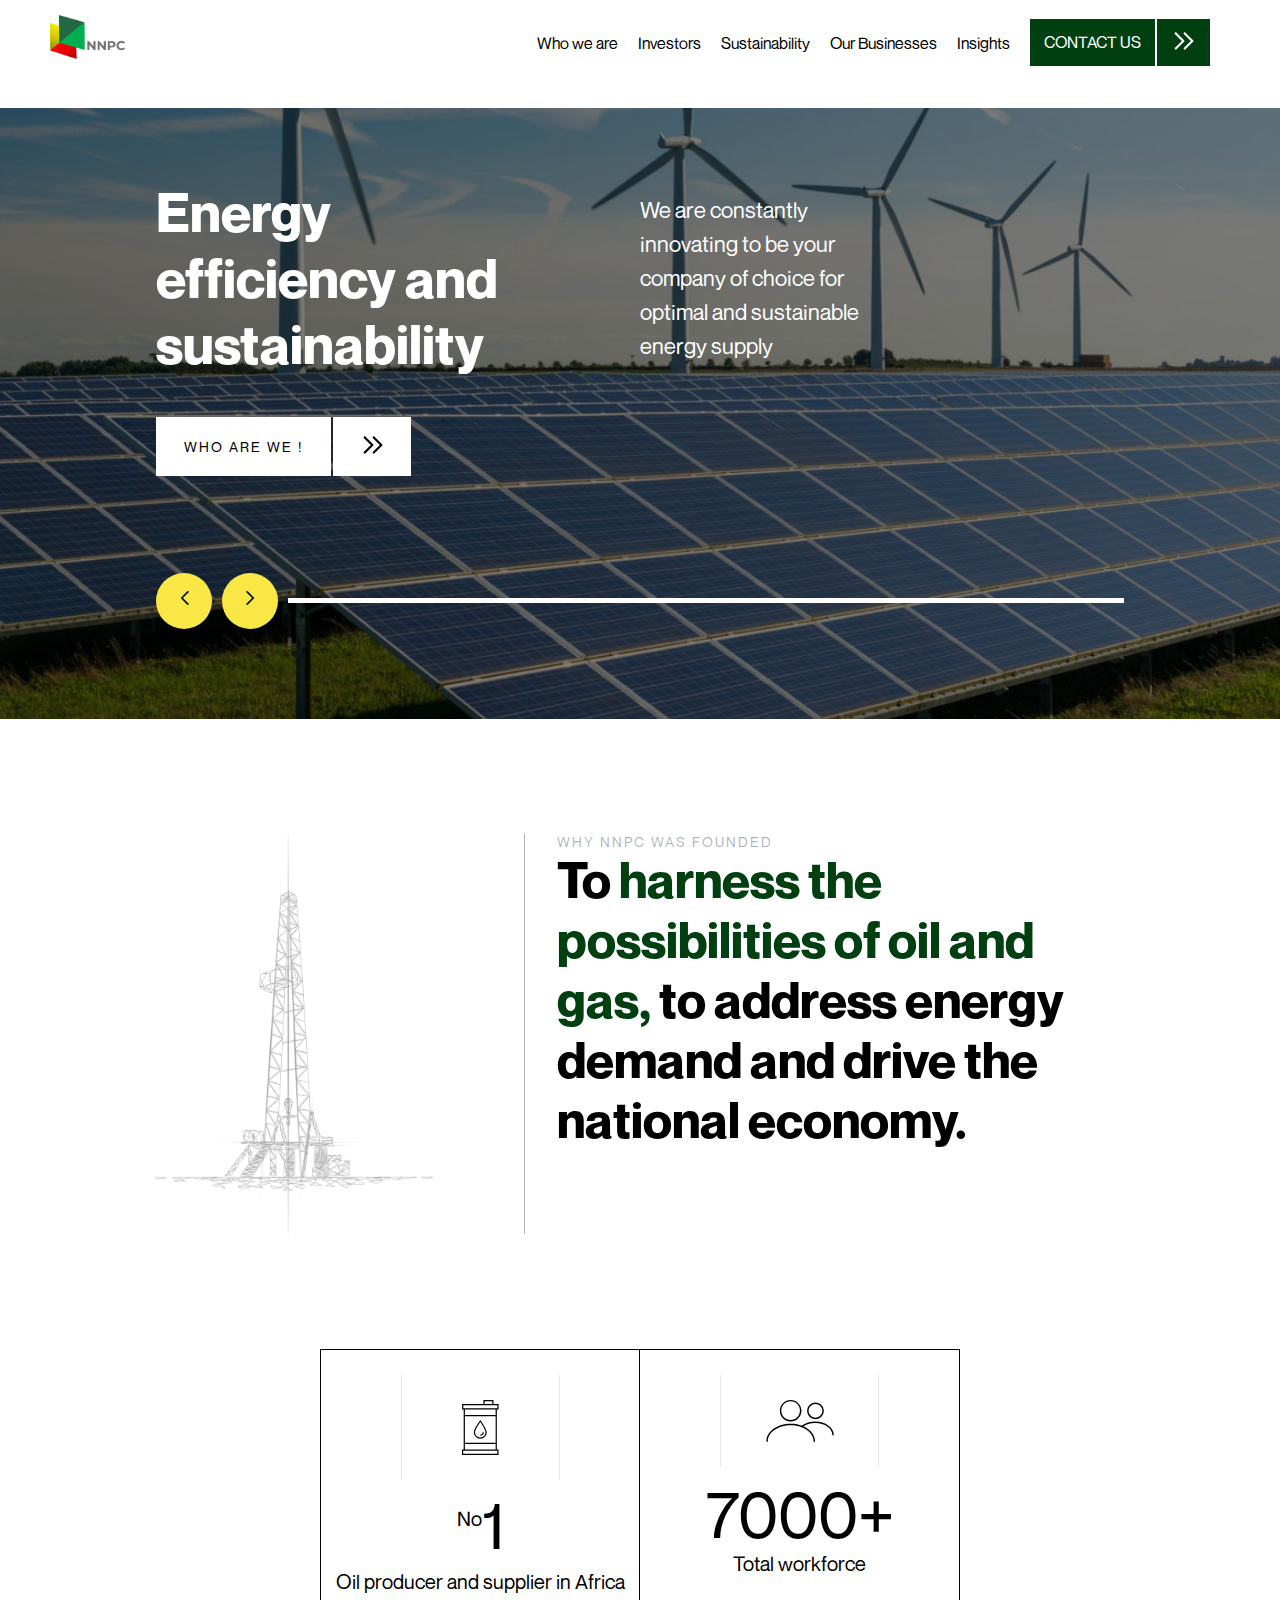
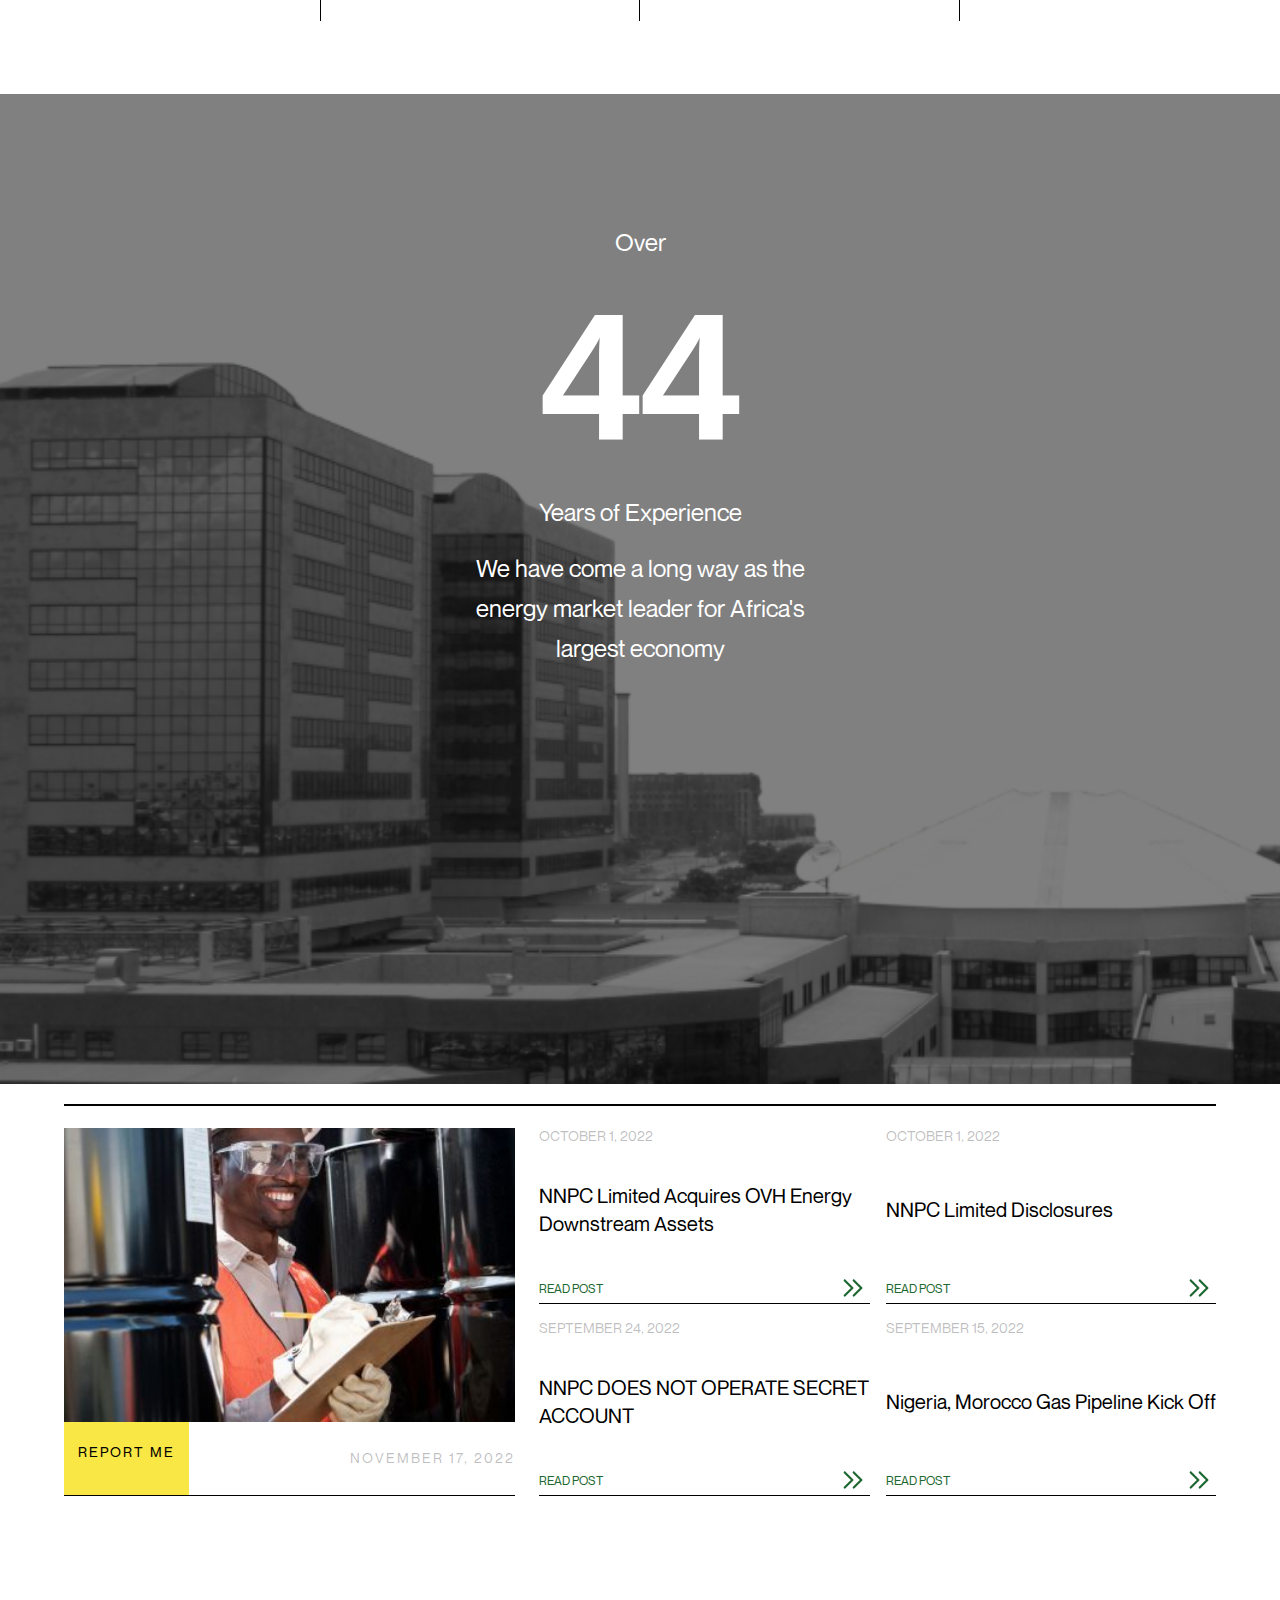
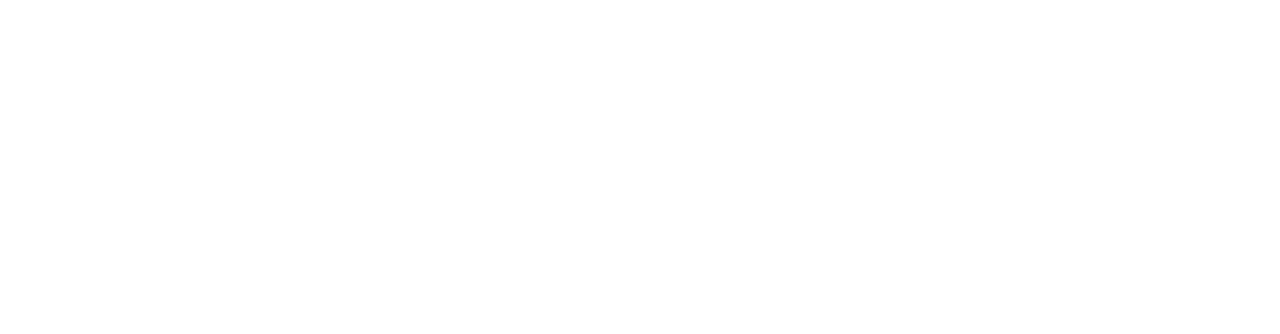
==== index.html @ 71144fe3 "first commit" ====
<!DOCTYPE html>
<html lang="en">
<head>
    <meta charset="UTF-8">
    <meta http-equiv="X-UA-Compatible" content="IE=edge">
    <meta name="viewport" content="width=device-width, initial-scale=1.0">
    <link rel="stylesheet" href="stylesheet/style.css">
    <link rel="stylesheet" href="https://cdnjs.cloudflare.com/ajax/libs/font-awesome/6.2.1/css/all.min.css" integrity="sha512-MV7K8+y+gLIBoVD59lQIYicR65iaqukzvf/nwasF0nqhPay5w/9lJmVM2hMDcnK1OnMGCdVK+iQrJ7lzPJQd1w==" crossorigin="anonymous" referrerpolicy="no-referrer" />
    <link rel="stylesheet" href="https://fonts.googleapis.com/css2?family=Material+Symbols+Outlined:opsz,wght,FILL,GRAD@20..48,100..700,0..1,-50..200" />
    <title>NNPC LTD | HOME</title>
</head>
<body>
    <div class="wrapper">
        <nav>
            <div class="navbar">
                <a href="#">
                    <img src="img/nnpc-new-logo.png" alt="">
                </a>
                <ul>
                    <li>
                        <a href="#">Who we are</a>
                    </li>
                    <li>
                        <a href="#">Investors</a>
                    </li>
                    <li>
                        <a href="#">Sustainability</a>
                    </li>
                    <li>
                        <a href="#">Our Businesses</a>
                    </li>
                    <li>
                        <a href="#">Insights</a>
                    </li>
                    <li>
                        <a href="#" class="contact-link">
                            <div class="contact">CONTACT US</div>
                            <div class="double-arrow"> 
                                <svg xmlns="http://www.w3.org/2000/svg" width="35" height="26" viewBox="0 0 35 26" fill="none">
                                    <path fill-rule="evenodd" clip-rule="evenodd" d="M8.98406 4.651C9.18721 4.4479 9.46271 4.3338 9.74997 4.3338C10.0372 4.3338 10.3127 4.4479 10.5159 4.651L18.0992 12.2347C18.3023 12.4379 18.4164 12.7134 18.4164 13.0007C18.4164 13.2879 18.3023 13.5635 18.0992 13.7666L10.5159 21.3503C10.3116 21.5477 10.0379 21.6569 9.75387 21.6544C9.46982 21.6519 9.19811 21.538 8.99725 21.3371C8.79639 21.1363 8.68246 20.8645 8.67999 20.5805C8.67752 20.2964 8.78672 20.0228 8.98406 19.8184L15.8015 13.0007L8.98406 6.18291C8.78096 5.97975 8.66687 5.70423 8.66687 5.41696C8.66687 5.12968 8.78096 4.85417 8.98406 4.651Z" fill="white"/>
                                    <path fill-rule="evenodd" clip-rule="evenodd" d="M17.9841 4.651C18.1872 4.4479 18.4627 4.3338 18.75 4.3338C19.0372 4.3338 19.3127 4.4479 19.5159 4.651L27.0992 12.2347C27.3023 12.4379 27.4164 12.7134 27.4164 13.0007C27.4164 13.2879 27.3023 13.5635 27.0992 13.7666L19.5159 21.3503C19.3116 21.5477 19.0379 21.6569 18.7539 21.6544C18.4698 21.6519 18.1981 21.538 17.9973 21.3371C17.7964 21.1363 17.6825 20.8645 17.68 20.5805C17.6775 20.2964 17.7867 20.0228 17.9841 19.8184L24.8015 13.0007L17.9841 6.18291C17.781 5.97975 17.6669 5.70423 17.6669 5.41696C17.6669 5.12968 17.781 4.85417 17.9841 4.651Z" fill="white"/>
                                </svg>
                            </div>
                        </a>
                    </li>
                </ul>
                <i class="fa-solid fa-bars"></i>
            </div>
        </nav>
        <section class="first-section">
            <div class="container" >
                <div class="content-holder">
                    <div class="main-header">
                        <h1>Energy<br> efficiency and sustainability</h1>
                        <p>We are constantly innovating to be your company of choice for optimal and sustainable energy supply</p>
                    </div>
                    <a href="#" class="contact-link">
                        <div class="contact">WHO ARE WE !</div>
                        <div class="double-arrow"> 
                            <svg xmlns="http://www.w3.org/2000/svg" width="35" height="26" viewBox="0 0 35 26" fill="none">
                                <path fill-rule="evenodd" clip-rule="evenodd" d="M8.98409 4.65094C9.18724 4.44784 9.46274 4.33374 9.75 4.33374C10.0373 4.33374 10.3128 4.44784 10.5159 4.65094L18.0993 12.2347C18.3023 12.4378 18.4164 12.7133 18.4164 13.0006C18.4164 13.2879 18.3023 13.5634 18.0993 13.7666L10.5159 21.3503C10.3116 21.5476 10.0379 21.6568 9.7539 21.6544C9.46986 21.6519 9.19814 21.5379 8.99728 21.3371C8.79642 21.1362 8.68249 20.8645 8.68002 20.5804C8.67755 20.2964 8.78675 20.0227 8.98409 19.8184L15.8015 13.0006L8.98409 6.18285C8.78099 5.97969 8.6669 5.70417 8.6669 5.4169C8.6669 5.12962 8.78099 4.85411 8.98409 4.65094Z" fill="black"/>
                                <path fill-rule="evenodd" clip-rule="evenodd" d="M17.9841 4.65094C18.1872 4.44784 18.4627 4.33374 18.75 4.33374C19.0373 4.33374 19.3128 4.44784 19.5159 4.65094L27.0993 12.2347C27.3023 12.4378 27.4164 12.7133 27.4164 13.0006C27.4164 13.2879 27.3023 13.5634 27.0993 13.7666L19.5159 21.3503C19.3116 21.5476 19.0379 21.6568 18.7539 21.6544C18.4699 21.6519 18.1981 21.5379 17.9973 21.3371C17.7964 21.1362 17.6825 20.8645 17.68 20.5804C17.6776 20.2964 17.7867 20.0227 17.9841 19.8184L24.8015 13.0006L17.9841 6.18285C17.781 5.97969 17.6669 5.70417 17.6669 5.4169C17.6669 5.12962 17.781 4.85411 17.9841 4.65094Z" fill="black"/>
                            </svg>
                        </div>
                    </a>
                    <div class="slider-controls">
                        <div class="slide-buttons">
                            <div>
                                <svg class="back-btn" xmlns="http://www.w3.org/2000/svg" width="9" height="14" viewBox="0 0 9 14" fill="none">
                                    <path fill-rule="evenodd" clip-rule="evenodd" d="M0.527286 0.265153C0.691165 0.101316 0.913402 0.00927734 1.14513 0.00927734C1.37685 0.00927734 1.59909 0.101316 1.76296 0.265153L7.88019 6.38268C8.04402 6.54657 8.13605 6.76881 8.13605 7.00055C8.13605 7.23228 8.04402 7.45453 7.88019 7.61842L1.76296 13.7359C1.59815 13.8951 1.3774 13.9832 1.14827 13.9812C0.91914 13.9792 0.699957 13.8873 0.537931 13.7253C0.375905 13.5633 0.284 13.3441 0.282008 13.1149C0.280017 12.8858 0.3681 12.665 0.527286 12.5002L6.02667 7.00055L0.527286 1.50089C0.363457 1.33701 0.271423 1.11476 0.271423 0.883023C0.271423 0.651287 0.363457 0.42904 0.527286 0.265153Z" fill="#03141B"/>
                                </svg>
                            </div>
                            <div>
                                <svg xmlns="http://www.w3.org/2000/svg" width="9" height="14" viewBox="0 0 9 14" fill="none">
                                    <path fill-rule="evenodd" clip-rule="evenodd" d="M0.527286 0.265153C0.691165 0.101316 0.913402 0.00927734 1.14513 0.00927734C1.37685 0.00927734 1.59909 0.101316 1.76296 0.265153L7.88019 6.38268C8.04402 6.54657 8.13605 6.76881 8.13605 7.00055C8.13605 7.23228 8.04402 7.45453 7.88019 7.61842L1.76296 13.7359C1.59815 13.8951 1.3774 13.9832 1.14827 13.9812C0.91914 13.9792 0.699957 13.8873 0.537931 13.7253C0.375905 13.5633 0.284 13.3441 0.282008 13.1149C0.280017 12.8858 0.3681 12.665 0.527286 12.5002L6.02667 7.00055L0.527286 1.50089C0.363457 1.33701 0.271423 1.11476 0.271423 0.883023C0.271423 0.651287 0.363457 0.42904 0.527286 0.265153Z" fill="#03141B"/>
                                </svg>
                            </div>
                        </div>
                        <div class="slide-progress"></div>
                    </div>
                </div>    
            </div>
        </section>
        <section class="purpose">
            <div class="purpose-holder">
                <div class="purpose-content">
                    <div class="eifell-img"></div>
                    <div class="purpose-text">
                        <p>WHY NNPC WAS FOUNDED</p>
                        <h1>To <span>harness the possibilities of oil and gas,</span>    to address energy demand and drive the national economy.</h1>
                    </div>
                </div>
            </div>
            <div class="specs">
                <div class="nnpc-stat-start">
                    <div class="oil-svg-container">
                        <svg xmlns="http://www.w3.org/2000/svg" width="37" height="55" viewBox="0 0 37 55" fill="none">
                            <path d="M34.8581 9.48219H36.5888V4.02495H31.4947V0H21.4038V4.02495H0.0988684V9.48219H1.68165V49.5734H0V55H36.5413V49.5734H34.8588V9.48219H34.8581ZM22.626 1.22223H30.273V4.02462L22.626 4.02504V1.22223ZM1.3211 8.26007V5.24717H35.3667V8.26007H1.3211ZM2.90344 9.48219H33.6359V14.9723H2.90344V9.48219ZM33.6359 16.1944V42.8608H2.90344V16.1944H33.6359ZM35.3184 50.7954V53.7777H1.22157V50.7954H35.3184ZM33.6359 49.5733H2.90344V44.0837H33.6359V49.5733ZM18.2948 38.7565C21.8517 38.7565 24.7456 35.8629 24.7456 32.3056C24.7456 28.9214 19.0323 21.011 18.7897 20.6748L18.2948 19.9941L17.7998 20.6753C17.5573 21.0103 11.8439 28.9216 11.8439 32.3061C11.8439 35.863 14.7379 38.7565 18.2947 38.7565L18.2948 38.7565ZM18.2948 22.0895C20.1124 24.6953 23.5235 30.0511 23.5235 32.3061C23.5235 35.1894 21.1781 37.5348 18.2948 37.5348C15.4114 37.5348 13.066 35.1894 13.066 32.3061C13.066 30.0511 16.4771 24.6953 18.2948 22.0895ZM18.3822 35.8013V34.5792C19.6619 34.5792 20.7024 33.5378 20.7024 32.2581H21.9245C21.9241 34.2121 20.3354 35.8013 18.3822 35.8013Z" fill="black"/>
                        </svg>
                    </div>
                    <p class="position"><sup>No</sup>1</p>
                    <p>Oil producer and supplier in Africa</p>
                </div>
                <div class="nnpc-stat-last">
                    <div class="oil-svg-container">
                        <svg xmlns="http://www.w3.org/2000/svg" width="68" height="42" viewBox="0 0 68 42" fill="none">
                            <path d="M24.6294 21.5597C18.679 21.5597 13.8495 16.6598 13.8495 10.7799C13.8495 4.89993 18.7494 0 24.6294 0C30.5093 0 35.4092 4.89993 35.4092 10.7799C35.4092 16.6598 30.6494 21.5597 24.6294 21.5597ZM24.6294 1.32952C19.4492 1.32952 15.3193 5.52982 15.3193 10.6396C15.3193 15.8198 19.5196 19.9497 24.6294 19.9497C29.7392 19.9497 33.9395 15.7494 33.9395 10.6396C34.0796 5.59957 29.8095 1.32952 24.6294 1.32952Z" fill="black"/>
                            <path d="M48.2894 42C47.8694 42 47.5892 41.7202 47.5892 41.2998C47.5892 32.4798 37.299 25.2696 24.6989 25.2696C12.0987 25.2696 1.80862 32.4098 1.80862 41.2298C1.80862 41.6497 1.52883 41.93 1.10841 41.93C0.688482 41.93 0.408203 41.6502 0.408203 41.2298C0.408203 31.5696 11.3282 23.7996 24.7685 23.7996C38.1386 23.7298 49.0588 31.6396 49.0588 41.2298C48.989 41.6497 48.7092 41.9998 48.2892 41.9998L48.2894 42Z" fill="black"/>
                            <path d="M49.4796 19.1797C44.8595 19.1797 41.1494 15.4697 41.1494 10.8495C41.1494 6.22933 44.8595 2.51929 49.4796 2.51929C54.0998 2.51929 57.8099 6.22933 57.8099 10.8495C57.8099 15.4697 54.0296 19.1797 49.4796 19.1797ZM49.4796 3.98956C45.6998 3.98956 42.6197 7.06972 42.6197 10.8495C42.6197 14.6293 45.6998 17.7095 49.4796 17.7095C53.2594 17.7095 56.3396 14.6293 56.3396 10.8495C56.3396 7.06972 53.2594 3.98956 49.4796 3.98956Z" fill="black"/>
                            <path d="M67.0496 35.5599C66.6297 35.5599 66.3494 35.2801 66.3494 34.8597C66.3494 28.2795 58.7194 22.9597 49.2692 22.9597C44.3692 22.9597 39.8188 24.43 36.529 26.95C36.2492 27.16 35.759 27.16 35.4792 26.8098C35.2693 26.5301 35.2693 26.0398 35.6194 25.76C39.1194 22.9603 44.0897 21.49 49.2695 21.49C59.4899 21.49 67.8197 27.4403 67.8197 34.8601C67.7504 35.2801 67.4003 35.5599 67.0502 35.5599L67.0496 35.5599Z" fill="black"/>
                        </svg>
                    </div>
                    <p class="workforce-num">7000+</p>
                    <p>Total workforce</p>
                </div>
            </div>
        </section>
        <section class="experience">
            <div>
                <h3>Over</h3>
                <h1>44</h1>
                <h3 class="title">Years of Experience</h3>
                <h3>We have come a long way as the energy market leader for Africa's largest economy</h3>
            </div>
        </section>
        <section class="news">
            <div class="news-holder">
                <div class="news-header">
                    <h1>Never miss what we are up to</h1>
                </div>
                <div class="news-content">
                    <div class="featured-news-image">
                        <img src="img/crude_oil_marketing_bf9cb64d9c.jpeg" alt="">
                        <div>
                            <a href="#">REPORT ME</a>
                            <span>NOVEMBER 17, 2022</span>
                        </div>
                    </div>
                    <div class="news-grid">
                        <h1>NNPC Limited Contracts</h1>
                        <div class="news-grid-item">
                            <span>OCTOBER 1, 2022</span>
                            <p>
                                NNPC Limited Acquires OVH Energy Downstream Assets
                            </p>
                            <div>
                                <p>READ POST</p>
                                <svg xmlns="http://www.w3.org/2000/svg" width="35" height="26" viewBox="0 0 35 26" fill="none">
                                    <path fill-rule="evenodd" clip-rule="evenodd" d="M8.98409 4.651C9.18724 4.4479 9.46274 4.3338 9.75 4.3338C10.0373 4.3338 10.3128 4.4479 10.5159 4.651L18.0993 12.2347C18.3023 12.4379 18.4164 12.7134 18.4164 13.0007C18.4164 13.2879 18.3023 13.5635 18.0993 13.7666L10.5159 21.3503C10.3116 21.5477 10.0379 21.6569 9.7539 21.6544C9.46986 21.6519 9.19814 21.538 8.99728 21.3371C8.79642 21.1363 8.68249 20.8645 8.68002 20.5805C8.67755 20.2964 8.78675 20.0228 8.98409 19.8184L15.8015 13.0007L8.98409 6.18291C8.78099 5.97975 8.6669 5.70423 8.6669 5.41696C8.6669 5.12968 8.78099 4.85417 8.98409 4.651Z" fill="#1D6731"/>
                                    <path fill-rule="evenodd" clip-rule="evenodd" d="M17.9841 4.651C18.1872 4.4479 18.4627 4.3338 18.75 4.3338C19.0373 4.3338 19.3128 4.4479 19.5159 4.651L27.0993 12.2347C27.3023 12.4379 27.4164 12.7134 27.4164 13.0007C27.4164 13.2879 27.3023 13.5635 27.0993 13.7666L19.5159 21.3503C19.3116 21.5477 19.0379 21.6569 18.7539 21.6544C18.4699 21.6519 18.1981 21.538 17.9973 21.3371C17.7964 21.1363 17.6825 20.8645 17.68 20.5805C17.6776 20.2964 17.7867 20.0228 17.9841 19.8184L24.8015 13.0007L17.9841 6.18291C17.781 5.97975 17.6669 5.70423 17.6669 5.41696C17.6669 5.12968 17.781 4.85417 17.9841 4.651Z" fill="#1D6731"/>
                                </svg>
                            </div>
                        </div>
                        <div class="news-grid-item">
                            <span>OCTOBER 1, 2022</span>
                            <p>
                                NNPC Limited Disclosures
                            </p>
                            <div>
                                <p>READ POST</p>
                                <svg xmlns="http://www.w3.org/2000/svg" width="35" height="26" viewBox="0 0 35 26" fill="none">
                                    <path fill-rule="evenodd" clip-rule="evenodd" d="M8.98409 4.651C9.18724 4.4479 9.46274 4.3338 9.75 4.3338C10.0373 4.3338 10.3128 4.4479 10.5159 4.651L18.0993 12.2347C18.3023 12.4379 18.4164 12.7134 18.4164 13.0007C18.4164 13.2879 18.3023 13.5635 18.0993 13.7666L10.5159 21.3503C10.3116 21.5477 10.0379 21.6569 9.7539 21.6544C9.46986 21.6519 9.19814 21.538 8.99728 21.3371C8.79642 21.1363 8.68249 20.8645 8.68002 20.5805C8.67755 20.2964 8.78675 20.0228 8.98409 19.8184L15.8015 13.0007L8.98409 6.18291C8.78099 5.97975 8.6669 5.70423 8.6669 5.41696C8.6669 5.12968 8.78099 4.85417 8.98409 4.651Z" fill="#1D6731"/>
                                    <path fill-rule="evenodd" clip-rule="evenodd" d="M17.9841 4.651C18.1872 4.4479 18.4627 4.3338 18.75 4.3338C19.0373 4.3338 19.3128 4.4479 19.5159 4.651L27.0993 12.2347C27.3023 12.4379 27.4164 12.7134 27.4164 13.0007C27.4164 13.2879 27.3023 13.5635 27.0993 13.7666L19.5159 21.3503C19.3116 21.5477 19.0379 21.6569 18.7539 21.6544C18.4699 21.6519 18.1981 21.538 17.9973 21.3371C17.7964 21.1363 17.6825 20.8645 17.68 20.5805C17.6776 20.2964 17.7867 20.0228 17.9841 19.8184L24.8015 13.0007L17.9841 6.18291C17.781 5.97975 17.6669 5.70423 17.6669 5.41696C17.6669 5.12968 17.781 4.85417 17.9841 4.651Z" fill="#1D6731"/>
                                </svg>
                            </div>
                        </div>
                        <div class="news-grid-item">
                            <span>SEPTEMBER 24, 2022</span>
                            <p>
                                NNPC DOES NOT OPERATE SECRET ACCOUNT
                            </p>
                            <div>
                                <p>READ POST</p>
                                <svg xmlns="http://www.w3.org/2000/svg" width="35" height="26" viewBox="0 0 35 26" fill="none">
                                    <path fill-rule="evenodd" clip-rule="evenodd" d="M8.98409 4.651C9.18724 4.4479 9.46274 4.3338 9.75 4.3338C10.0373 4.3338 10.3128 4.4479 10.5159 4.651L18.0993 12.2347C18.3023 12.4379 18.4164 12.7134 18.4164 13.0007C18.4164 13.2879 18.3023 13.5635 18.0993 13.7666L10.5159 21.3503C10.3116 21.5477 10.0379 21.6569 9.7539 21.6544C9.46986 21.6519 9.19814 21.538 8.99728 21.3371C8.79642 21.1363 8.68249 20.8645 8.68002 20.5805C8.67755 20.2964 8.78675 20.0228 8.98409 19.8184L15.8015 13.0007L8.98409 6.18291C8.78099 5.97975 8.6669 5.70423 8.6669 5.41696C8.6669 5.12968 8.78099 4.85417 8.98409 4.651Z" fill="#1D6731"/>
                                    <path fill-rule="evenodd" clip-rule="evenodd" d="M17.9841 4.651C18.1872 4.4479 18.4627 4.3338 18.75 4.3338C19.0373 4.3338 19.3128 4.4479 19.5159 4.651L27.0993 12.2347C27.3023 12.4379 27.4164 12.7134 27.4164 13.0007C27.4164 13.2879 27.3023 13.5635 27.0993 13.7666L19.5159 21.3503C19.3116 21.5477 19.0379 21.6569 18.7539 21.6544C18.4699 21.6519 18.1981 21.538 17.9973 21.3371C17.7964 21.1363 17.6825 20.8645 17.68 20.5805C17.6776 20.2964 17.7867 20.0228 17.9841 19.8184L24.8015 13.0007L17.9841 6.18291C17.781 5.97975 17.6669 5.70423 17.6669 5.41696C17.6669 5.12968 17.781 4.85417 17.9841 4.651Z" fill="#1D6731"/>
                                </svg>
                            </div>
                        </div>
                        <div class="news-grid-item">
                            <span>SEPTEMBER 15, 2022</span>
                            <p>
                                Nigeria, Morocco Gas Pipeline Kick Off
                            </p>
                            <div>
                                <p>READ POST</p>
                                <svg xmlns="http://www.w3.org/2000/svg" width="35" height="26" viewBox="0 0 35 26" fill="none">
                                    <path fill-rule="evenodd" clip-rule="evenodd" d="M8.98409 4.651C9.18724 4.4479 9.46274 4.3338 9.75 4.3338C10.0373 4.3338 10.3128 4.4479 10.5159 4.651L18.0993 12.2347C18.3023 12.4379 18.4164 12.7134 18.4164 13.0007C18.4164 13.2879 18.3023 13.5635 18.0993 13.7666L10.5159 21.3503C10.3116 21.5477 10.0379 21.6569 9.7539 21.6544C9.46986 21.6519 9.19814 21.538 8.99728 21.3371C8.79642 21.1363 8.68249 20.8645 8.68002 20.5805C8.67755 20.2964 8.78675 20.0228 8.98409 19.8184L15.8015 13.0007L8.98409 6.18291C8.78099 5.97975 8.6669 5.70423 8.6669 5.41696C8.6669 5.12968 8.78099 4.85417 8.98409 4.651Z" fill="#1D6731"/>
                                    <path fill-rule="evenodd" clip-rule="evenodd" d="M17.9841 4.651C18.1872 4.4479 18.4627 4.3338 18.75 4.3338C19.0373 4.3338 19.3128 4.4479 19.5159 4.651L27.0993 12.2347C27.3023 12.4379 27.4164 12.7134 27.4164 13.0007C27.4164 13.2879 27.3023 13.5635 27.0993 13.7666L19.5159 21.3503C19.3116 21.5477 19.0379 21.6569 18.7539 21.6544C18.4699 21.6519 18.1981 21.538 17.9973 21.3371C17.7964 21.1363 17.6825 20.8645 17.68 20.5805C17.6776 20.2964 17.7867 20.0228 17.9841 19.8184L24.8015 13.0007L17.9841 6.18291C17.781 5.97975 17.6669 5.70423 17.6669 5.41696C17.6669 5.12968 17.781 4.85417 17.9841 4.651Z" fill="#1D6731"/>
                                </svg>
                            </div>
                        </div>
                    </div>
                </div>
            </div>
        </section>
    </div>
</body>
</html>
---- stylesheet/style.css ----
*{
    box-sizing: border-box;
    margin: 0;
    padding: 0;
}
@font-face {
    font-family: 'NeueMontreal';
    src: url("fonts/NeueMontreal-Regular.otf") format('opentype');
    src: url("fonts/NeueMontreal-BoldItalic.otf") format('opentype');
    src: url("fonts/NeueMontreal-Bold.otf") format('opentype');
    src: url("fonts/NeueMontreal-Italic.otf") format('opentype');
    src: url("fonts/NeueMontreal-Light.otf") format('opentype');
    src: url("fonts/NeueMontreal-LightItalic.otf") format('opentype');
    src: url("fonts/NeueMontreal-Medium.otf") format('opentype');
    src: url("fonts/NeueMontreal-MediumItalic.otf") format('opentype');
}
@font-face {
    font-family: 'NeueMontreal';
    src: url("fonts/NeueMontreal-Bold.otf") format('opentype');
    font-weight: bold;
}
@font-face {
    font-family: 'NeueMontreal';
    src: url("fonts/NeueMontreal-Regular.otf") format('opentype');
    font-weight: normal;
}

@media screen and (min-width: 760px){
    .navbar .fa-bars{
        display: none;
    }

    .news-grid>h1{
        display: none;
    }
}

body {
    font-family: 'NeueMontreal', sans-serif;
    width: 100%;
    min-height: 100vh;
}

.wrapper{
    width: 100%;
    min-height: 100vh;
}

ul{
    list-style-type: none;
}

a{
    text-decoration: none;
    color: black;
}

@media screen and (max-width: 1440px){
    .purpose{
        height: 100vh;
        /* margin-top: 100px; */
    }

    .experience{
        margin-top: 30px;
    }

}

nav{
    height: 12%;
    width: 100%;
    background-color: white;
    position: fixed;
    top: 0;
    z-index: 10;
    padding-inline: 50px;
    padding-block: 5px;
}

.navbar{
    width: 100%;
    display: flex;
    justify-content: space-between;
    align-items: center;
}

.navbar>a{
    width: 75px;
    height: 75px;
}

.navbar img{
    margin-block: 10px;
    width: 100%;
}

.navbar ul{
    display: flex;
    align-items: center;
}

.navbar ul li{
    margin-right: 20px;
    /* background-color: red; */
}

.navbar ul li a{
    font-size: 16px;
    font-weight: 400;
    line-height: 19px;
    word-wrap: unset;
}

.navbar ul li a:hover{
    color: rgb(29, 103, 49)
}

.contact-link{
    /* margin-left: 10px; */
    display: flex;
    align-items: center;
    gap: 2px;
}

.contact{
    word-wrap: break-word;
    background-color: #004010;
    color: white;
    /* padding: 10px 12px; */
    padding: .9em;
}

.double-arrow{
    background-color: #004010;
    padding: .55em;
}

.first-dection{
    /* max-width: 100vw; */
    height: 100vh;
    /* margin-top: 21%; */
}

.container{
    background-color: grey;
    width: 100%;
    height: 100%;
    padding-top: 7%;
    background-image: url(/img/sustainability_slide_37233527d9.jpeg);
    background-repeat: no-repeat;
    background-size: cover;
    background-blend-mode: multiply;
    /* opacity: .5; */
}

.content-holder{
    padding-block: 7%;
    margin-inline: auto;
    width: min(80%, 60.5rem);
    display: flex;
    flex-direction: column;
    /* gap: 5rem; */
    /* justify-content: center; */
}

.content-holder .main-header{
    /* padding-block: 10%; */
    display: flex;
    align-items: center;
    /* vertical-align: middle; */
    /* gap: 5%; */
    margin-bottom: 40px;
}

.content-holder .main-header h1{
    font-size: 54px;
    line-height: 66px;
    color: white;
    width: 50%;
    /* text-align: left; */
}

.content-holder .main-header p{
    font-size: 22px;
    font-weight: 400;
    line-height: 34px;
    color: white;
    width: 25%;
}

.content-holder .contact-link{
    margin-bottom: 10%;
}

.content-holder .contact-link .contact{
    font-size: 14px;
    letter-spacing: 2px;
    font-weight: 400;
    color: black;
    background-color: white;
    padding: 1.5em 2em;
}

.content-holder .contact-link .double-arrow{
    padding: .9em 1.35em;
    background-color: white;
}

.content-holder .slider-controls{
    display: flex;
    align-items: center;
    gap: 10px;
}

.slider-controls .slide-buttons{
    display: flex;
    gap: 10px;
}

.slider-controls .slide-buttons>div{
    height: 56px;
    width: 56px;
    background-color: #f9e745;
    text-align: center;
    vertical-align: middle;
    padding-top: 1rem;
    border-radius: 50%;
}

.slider-controls .back-btn{
    transform: rotate(180deg);
}

.slider-controls .slide-progress{
    /* width: 500px; */
    height: 5px;
    flex-grow: 1;
    flex-shrink: 1;
    flex-basis: 0%;
    background-color: white;
}

.purpose{
    height: 100vh;
}

.purpose .purpose-holder{
    margin-left: auto;
    margin-right: auto;
    width: 90%;
    height: 70%;
    max-width: 1160px;
    padding-block: 10px;
}

.purpose .purpose-holder .purpose-content{
    display: flex;
    /* -webkit-box-align: center; */
    align-items: center;
    height: 100%;
}

.purpose .purpose-holder .purpose-content .eifell-img{
    background-image: url(/img/why-nnpc.svg);
    background-position: 50% 50%;
    background-size: contain;
    background-repeat: no-repeat;
    width: 40%;
    height: 400px;
    margin-right: 32px;
    border-right: 1px solid  rgba(3, 20, 27, 0.32);
}
.purpose .purpose-holder .purpose-content .purpose-text{
    width: 50%;
    height: 400px;
}

.purpose .purpose-holder .purpose-content .purpose-text p{
    color: rgba(3, 20, 27, 0.32);
    font-size: 14px;
    line-height: 16.8px;
    font-weight: 500;
    letter-spacing: 2px;
}

.purpose .purpose-holder .purpose-content .purpose-text h1{
    font-size: 50px;
    line-height: 60px;
    font-weight: 700;
    height: 100%;
}

.purpose .purpose-holder .purpose-content .purpose-text h1 span{
    color: #004010;
}

.purpose .specs{
    border-top: 1px solid black;
    border-left: 1px solid black;
    border-right: 1px solid black;
    /* margin-top: 70px; */
    margin-inline: auto;
    width: 50%;
    display: flex;
}

.purpose .specs div{
    width: 50%;
    display: flex;
    flex-direction: column;
    align-items: center;
    padding-block: 25px;
}

.purpose .specs .nnpc-stat-start{
    border-right: 1px solid black;
}

.oil-svg-container{
    /* height: 55px; */
    border-left: 1px solid rgba(3, 20, 27, 0.1);
    border-right: 1px solid rgba(3, 20, 27, 0.1);
}

.nnpc-stat-last .oil-svg-container{
    margin-bottom: 12px;
}

.nnpc-stat-start p{
    font-size: 20px;
    line-height: 28px;
    font-weight: 400;
    text-align: center;
    /* align-self: center; */
}

.nnpc-stat-start .position{
    font-size: 65px;
    line-height: 78px;
    text-align: center;
    font-weight: 500;
    margin-bottom: 5px;
}

.nnpc-stat-start .position sup{
    font-size: 20px;
    font-weight: 400;
}

.nnpc-stat-last p{
    font-size: 20px;
    line-height: 28px;
    font-weight: 400;
}

.nnpc-stat-last .workforce-num{
    font-size: 65px;
    line-height: 71.5px;
    font-weight: 500;
    text-align: center;
}

.experience{
    margin-top: 75px;
    background-color: gray;
    background-image: url(/img/landscape.png);
    background-repeat: no-repeat;
    background-size: cover;
    background-blend-mode: multiply;
    max-width: 100vw;
    height: 110vh;
    
}

.experience div{
    width: 30%;
    padding-block: 10%;
    margin-inline: auto;
    display: flex;
    flex-direction: column;
    gap: 1rem;
    /* align-items: center; */
    text-align: center;
    /* background-color: blue; */
}

.experience div h3{
    font-size: 24px;
    line-height: 40px;
    font-weight: 500;
    color: white;
}

.experience div h1{
    color: white;
    font-family: sans-serif;
    font-size: 180px;
    line-height: 198px;
    font-weight: 700;
}

.news{
    max-width: 100vw;
    height: 100vh;
    max-height: 850px;
    min-height: 729px;
    padding-block: 10px;
}

.news-holder{
    width: 90%;
    height: 100%;
    margin-inline: auto;
}

.news-holder .news-header{
    margin-bottom: 10px;
}

.news-holder .news-header h1{
    font-size: 30px;
    line-height: 42px;
    font-weight: 400;
    text-align: start;
}

.news-content{
    display: flex;
    gap: 1.5rem;
    border-top: 2px solid black;
    padding-block: 1.4rem;
    height: 50%;
}

.news-content .featured-news-image{
    width: 40%;
    height: 100%;
    display: flex;
    flex-direction: column;
    border-bottom: 1px solid black;
}

.news-content .featured-news-image img{
    height: 80%;
    width: 100%;
    object-fit: cover;
}

.news-content .featured-news-image>div{
    height: 20%;
    display: flex;
    justify-content: space-between;
    align-items: center;
}

.news-content .featured-news-image>div a{
    font-size: 14px;
    letter-spacing: 2px;
    font-weight: 500;
    text-align: start;
    background-color: rgb(249,231,69);
    padding: 1.5em 1em;
    height: 100%;
    white-space: nowrap;
}

.news-content .featured-news-image>div span{
    color: rgba(0, 0, 0, 0.25);
    font-size: 14px;
    line-height: 16px;
    letter-spacing: 2px;
    white-space: nowrap;
}

.news-content .news-grid{
    width: 60%;
    height: 100%;
    display: grid;
    grid-template-columns: repeat(2, 1fr);
    gap: 1rem;
}

.news-content .news-grid .news-grid-item{
    display: flex;
    flex-direction: column;
    justify-content: space-between;
    border-bottom: 1px solid black;
}

.news-content .news-grid .news-grid-item>span{
    color: rgba(0, 0, 0, 0.25);
    font-size: 14px;
    line-height: 16px;
    font-weight: 400;
    justify-self: flex-start;
}

.news-content .news-grid .news-grid-item>p{
    font-size: 20px;
    line-height: 28px;
    font-weight: 400;
    text-align: start;
}

.news-content .news-grid .news-grid-item div{
    display: flex;
    justify-content: space-between;
}

.news-content .news-grid .news-grid-item div>p{
    color: rgb(29, 103, 49);
    font-size: 12px;
    line-height: 28px;
    font-weight: 500;
}

@media screen and (max-width: 1025px){
    .container{
        padding-top: 8.5%;
    }

    .content-holder .main-header h1{
        font-size: 54px;
        line-height: 66px;
        color: white;
        width: 50%;
        /* text-align: left; */
    }

    .content-holder .main-header p{
        width: 35%;
    }

    .purpose{
        height: 100vh;
    }

    .purpose .specs{
        /* height: 20%; */
        /* margin-top: 90px; */
        width: 60%;
        /* margin-bottom: 100px; */
    }

    .experience{
        margin-top: 45px;
    }
}

@media screen and (min-width: 770px) {
    .fa-bars{
        display: none;
    }

    .news-header>h1{
        display: none;
    }
}

@media screen and (max-width: 770px){
    nav{
        padding-inline: 7px;
    }
    .navbar{
        width: 100%;
        height: 100%;
        display: flex;
        justify-content: space-between;
        align-items: center;
    }
    ul{
        margin-left: 8px;
    }
    .navbar ul li{
        margin-right: 15px;
        /* background-color: red; */
    }

    .navbar ul li a{
        font-size: min(14px, 16px);
    }

    .contact{
        word-wrap: break-word;
        background-color: #004010;
        color: white;
        /* padding: 5.5px 10px; */
    }
    .double-arrow{
        background-color: #004010;
        /* padding:0px 12px; */
    }

    .content-holder{
        padding-top: 12%;
    }

    .content-holder .main-header{
        flex-direction: column;
        gap: 10px;
        align-items: flex-start;
    }

    .content-holder .main-header h1{
        font-size: 45px;
        line-height: 55px;
        color: white;
        width: 80%;
        /* margin-bottom: 10px; */
    }
    .content-holder .main-header p{
        width: 100%;
        font-size: 22px;
        line-height: 1.54;
    }

    .content-holder .contact-link .double-arrow{
        padding: .9em 1.345em;
    }

    .purpose .purpose-holder{
        height: 90%;
    }

    .purpose .purpose-holder .purpose-content .eifell-img{
        width: 50%;
        height: 400px;
        margin-right: 32px;
        border-right: 1px solid  rgba(3, 20, 27, 0.32);
    }

    .purpose .purpose-holder .purpose-content .purpose-text h1{
        font-size: 40px;
        line-height: 50px;
    }

    .purpose .specs{
        /* height: 20%; */
        margin-top: 90px;
        width: 70%;
    }

    .experience{
        margin-top: 335px;
    }

    .experience div{
        width: 50%;
    }

    .news-content .news-grid .news-grid-item>p{
        font-size: 15px;
        line-height: 23px;
        font-weight: 400;
        text-align: start;
    }
    

}

@media screen and (max-width: 479px){
    .navbar{
        display: flex;
        justify-content: space-between;
        padding-inline: 10px;
    }
    
    .navbar img{
        margin-block: 11px;
        width: 100%;
    }
    .navbar ul{
        display: none;
    }

    .fa-bars{
        font-size: 2.8rem;
        color: rgb(29, 103, 49)
    }

    .container{
        padding-top: 15%;
    }

    .content-holder{
        padding-block: 4%;
    }

    .content-holder .main-header{
        /* padding-block: 10%; */
        display: flex;
        align-items: center;
        /* vertical-align: middle; */
        /* gap: 5%; */
        margin-bottom: 20px;
    }
    

    .content-holder .main-header h1{
        font-size: 36px;
        line-height: 1.22;
        width: 90%;
    }

    .content-holder .main-header p{
        width: 95%;
    }

    .content-holder .contact-link{
        margin-bottom: 5%;
    }

   .content-holder .slider-controls{
        display: flex;
        flex-direction: column;
        justify-content: flex-start;
        align-items: flex-start;
        /* gap: 10px; */
    }

    .slider-controls .slide-progress{
        width: 300px;
        min-height: 5px;
        flex-grow: unset;
        flex-shrink: unset;
        flex-basis: 0;
        background-color: white;
    }

    .purpose{
        margin-top: 50px;
    }

    .purpose .purpose-holder .purpose-content{
        display: flex;
        flex-direction: column;
        align-items: unset;
        height: 100%;
        /* margin-top: 75px; */
    }

    .purpose .purpose-holder .purpose-content .eifell-img{
        width: 100%;
        border-right: none;
        /* margin-bottom: 75px; */
        height: 100%;
    }

    .purpose .purpose-holder .purpose-content .purpose-text{
        width: 100%;
        margin-top: 10px;
    }

    .purpose .purpose-holder .purpose-content .purpose-text h1{
        font-size: 25px;
        line-height: 40px;
        margin-top: 20px;
    }

    .purpose .specs{
        flex-direction: column;
    }

    .purpose .specs div{
        width: 100%;
    }

    .purpose .specs .nnpc-stat-start{
        border-right: none;
        border-bottom: 1px solid black;
    }

    .experience{
        margin-top: 540px;
    }

    .experience div h3{
        font-size: 20px;
        line-height: 30px;
    }

    .experience div .title{
        font-size: 24px;
        line-height: 40px;
    }

    .experience div h1{
        color: white;
        font-family: sans-serif;
        font-size: 100px;
        line-height: 1.1em;
        font-weight: 700;
    }

    .news-content{
        display: flex;
        flex-direction: column;
    }

    .news-content .featured-news-image{
        width: 100%;
    }

    .news-content .featured-news-image>div a{
        padding: 1em 1em;
        height: 100%;
        white-space: nowrap;
    }
    
    .news-content .news-grid{
        width: 100%;
        height: 100%;
        display: grid;
        grid-template-columns: repeat(1, 1fr);
        /* grid-auto-rows: 20%; */
        gap: 1rem;
    }

    .news-content .news-grid .news-grid-item{
        grid-auto-rows: 20%;
    }
}

@media screen and (max-width: 375px){
    .container{
        padding-top: 17%;
    }

    .nnpc-stat-last .workforce-num{
        font-size: 45px;
    }

    .experience{
        margin-top: 590px;
    }
}

@media screen and (max-width: 320px){
    .container{
        padding-top: 20%;
    }

    .slider-controls .slide-progress{
        width: 250px;
    }

    
}
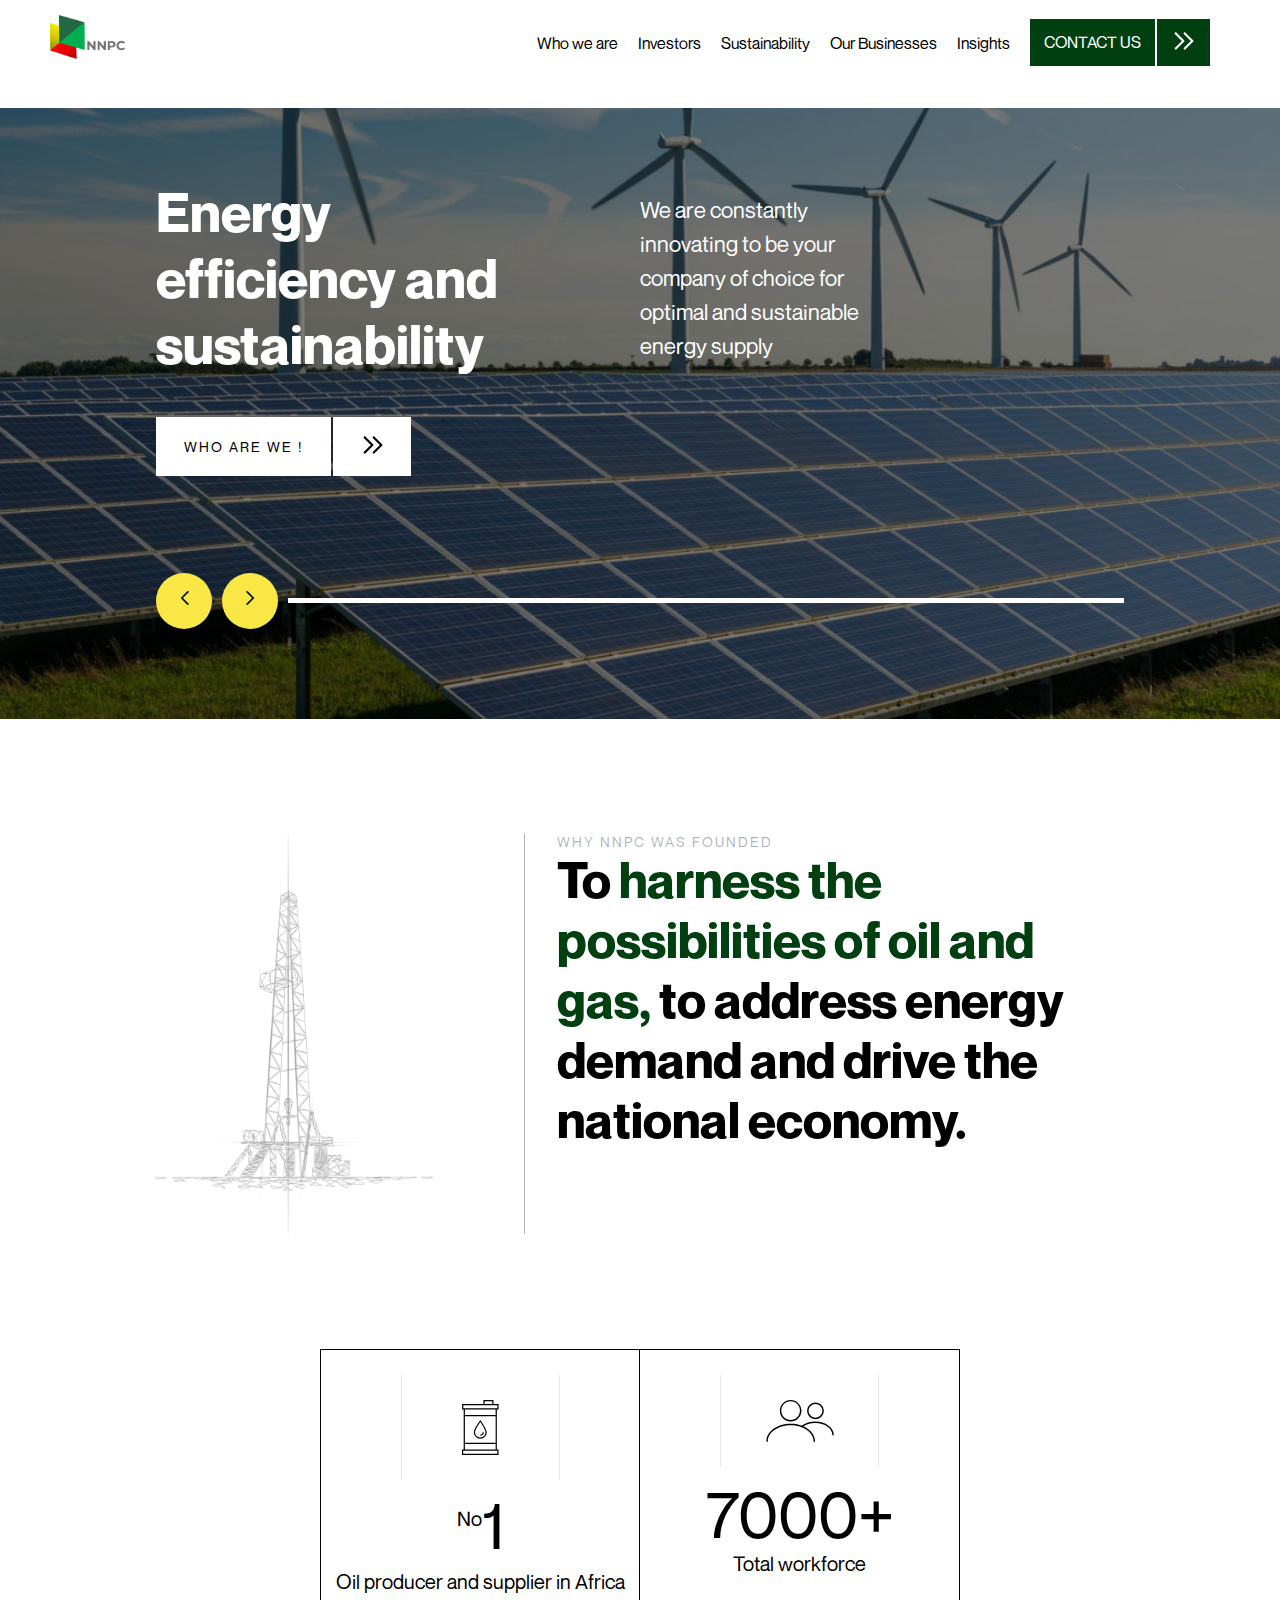
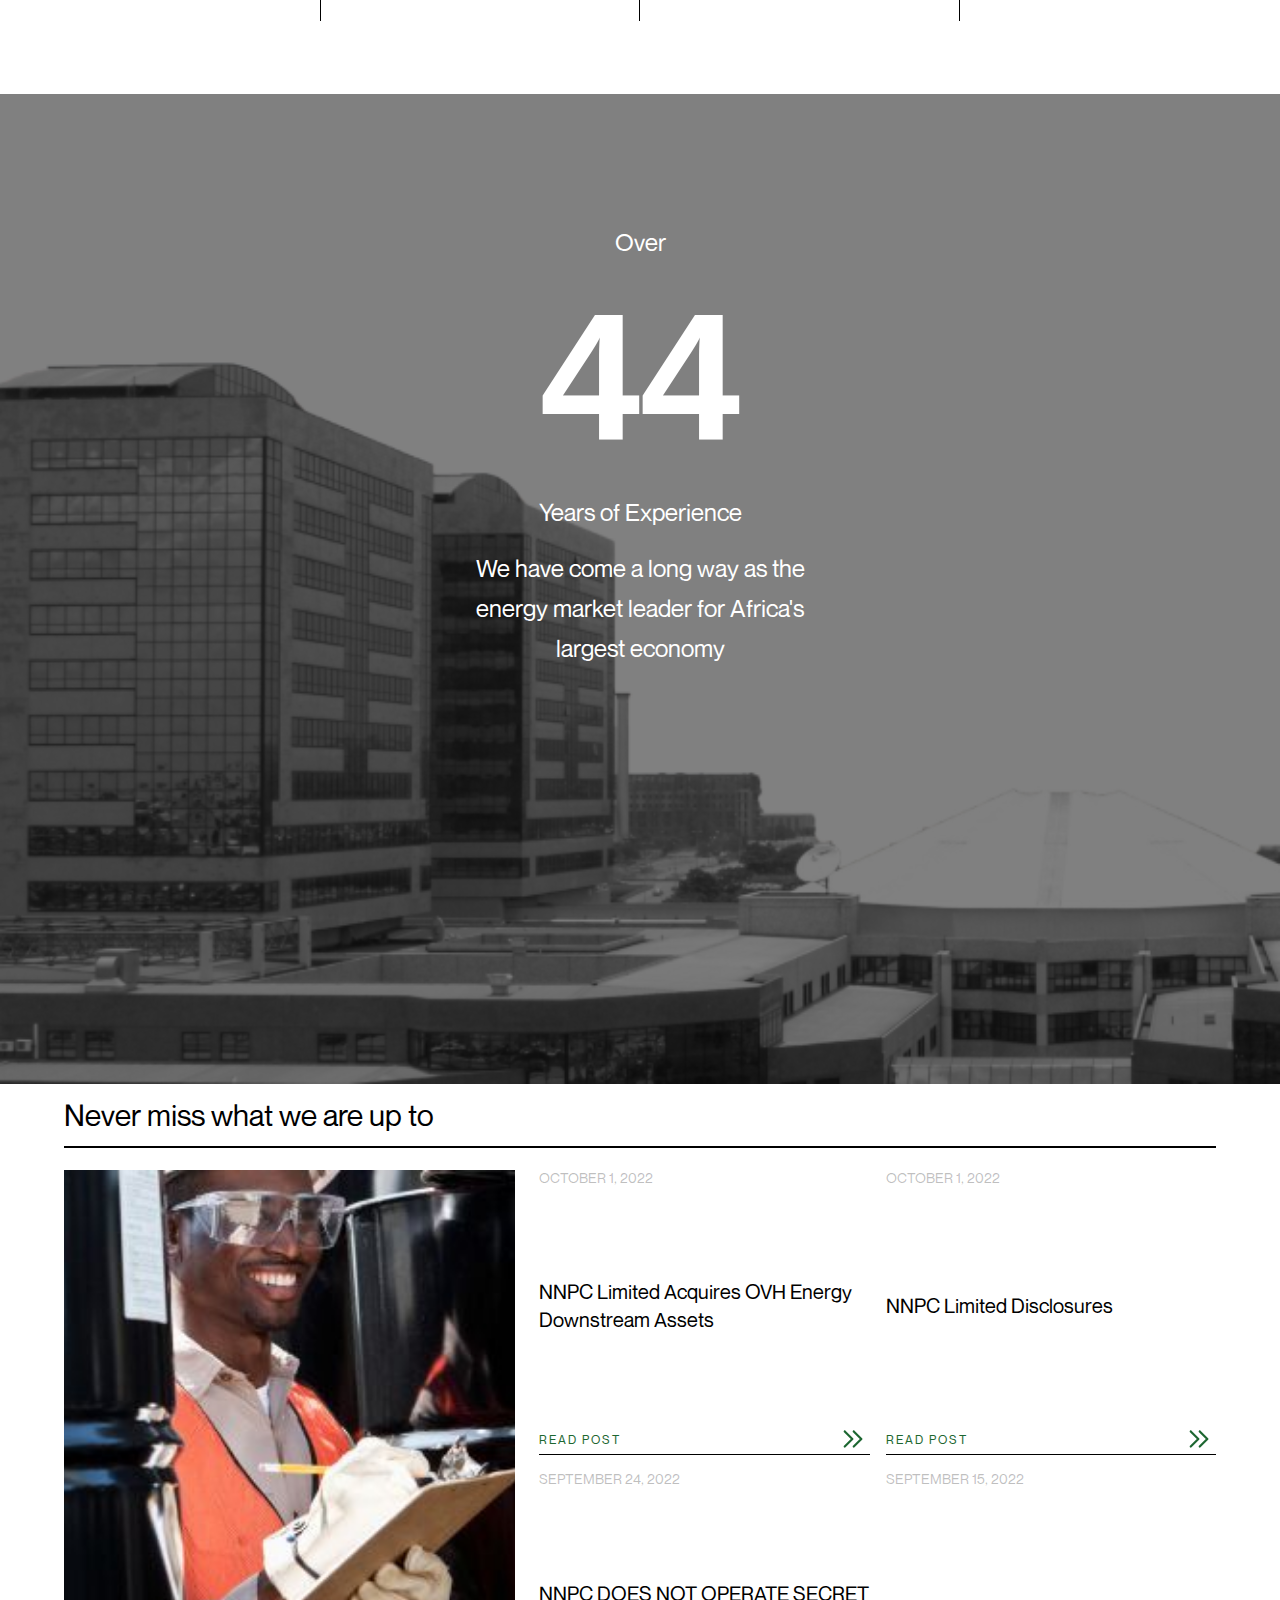
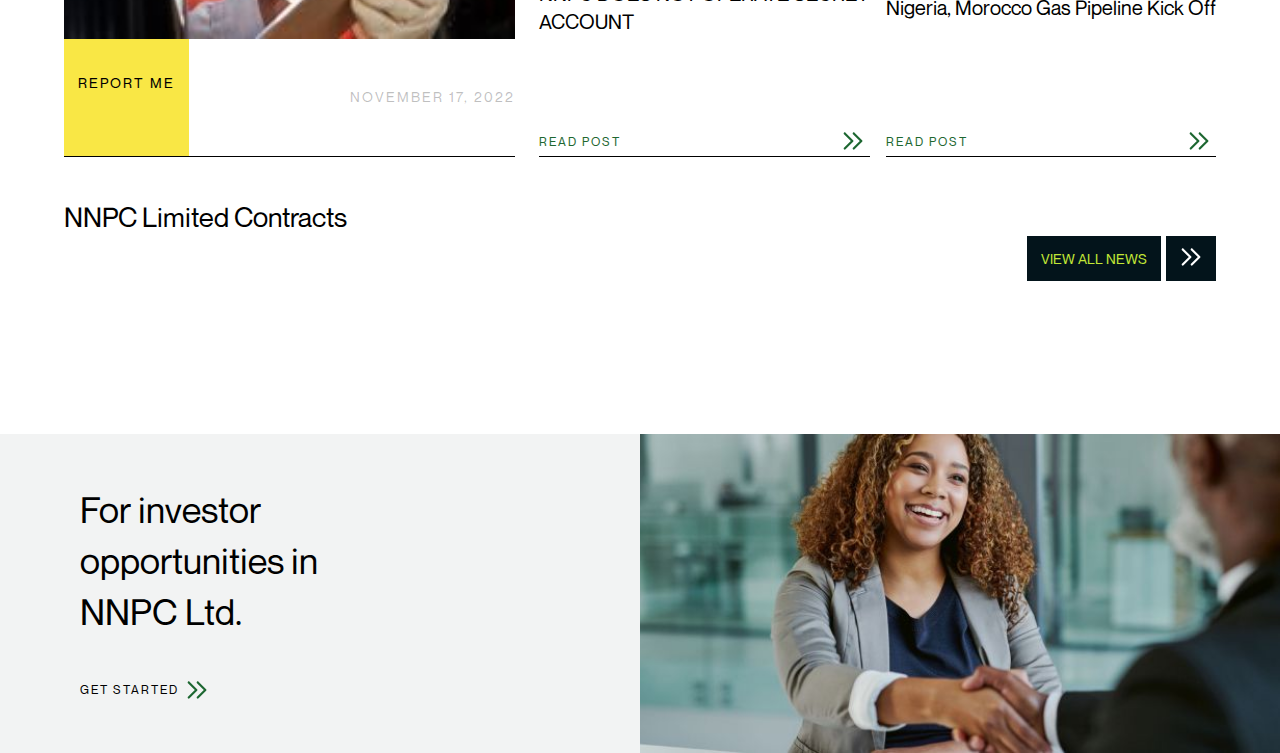
==== commit 0da3c5bd: "made more changes to the site" ====
--- a/index.html
+++ b/index.html
@@ -125,75 +125,111 @@
         </section>
         <section class="news">
             <div class="news-holder">
-                <div class="news-header">
-                    <h1>Never miss what we are up to</h1>
-                </div>
-                <div class="news-content">
-                    <div class="featured-news-image">
-                        <img src="img/crude_oil_marketing_bf9cb64d9c.jpeg" alt="">
-                        <div>
-                            <a href="#">REPORT ME</a>
-                            <span>NOVEMBER 17, 2022</span>
-                        </div>
-                    </div>
-                    <div class="news-grid">
-                        <h1>NNPC Limited Contracts</h1>
-                        <div class="news-grid-item">
-                            <span>OCTOBER 1, 2022</span>
-                            <p>
-                                NNPC Limited Acquires OVH Energy Downstream Assets
-                            </p>
+                <div class="news-container">
+                    <div class="news-header">
+                        <h1>Never miss what we are up to</h1>
+                    </div>
+                    <div class="news-content">
+                        <div class="featured-news-image">
+                            <img src="img/crude_oil_marketing_bf9cb64d9c.jpeg" alt="">
                             <div>
-                                <p>READ POST</p>
-                                <svg xmlns="http://www.w3.org/2000/svg" width="35" height="26" viewBox="0 0 35 26" fill="none">
-                                    <path fill-rule="evenodd" clip-rule="evenodd" d="M8.98409 4.651C9.18724 4.4479 9.46274 4.3338 9.75 4.3338C10.0373 4.3338 10.3128 4.4479 10.5159 4.651L18.0993 12.2347C18.3023 12.4379 18.4164 12.7134 18.4164 13.0007C18.4164 13.2879 18.3023 13.5635 18.0993 13.7666L10.5159 21.3503C10.3116 21.5477 10.0379 21.6569 9.7539 21.6544C9.46986 21.6519 9.19814 21.538 8.99728 21.3371C8.79642 21.1363 8.68249 20.8645 8.68002 20.5805C8.67755 20.2964 8.78675 20.0228 8.98409 19.8184L15.8015 13.0007L8.98409 6.18291C8.78099 5.97975 8.6669 5.70423 8.6669 5.41696C8.6669 5.12968 8.78099 4.85417 8.98409 4.651Z" fill="#1D6731"/>
-                                    <path fill-rule="evenodd" clip-rule="evenodd" d="M17.9841 4.651C18.1872 4.4479 18.4627 4.3338 18.75 4.3338C19.0373 4.3338 19.3128 4.4479 19.5159 4.651L27.0993 12.2347C27.3023 12.4379 27.4164 12.7134 27.4164 13.0007C27.4164 13.2879 27.3023 13.5635 27.0993 13.7666L19.5159 21.3503C19.3116 21.5477 19.0379 21.6569 18.7539 21.6544C18.4699 21.6519 18.1981 21.538 17.9973 21.3371C17.7964 21.1363 17.6825 20.8645 17.68 20.5805C17.6776 20.2964 17.7867 20.0228 17.9841 19.8184L24.8015 13.0007L17.9841 6.18291C17.781 5.97975 17.6669 5.70423 17.6669 5.41696C17.6669 5.12968 17.781 4.85417 17.9841 4.651Z" fill="#1D6731"/>
-                                </svg>
-                            </div>
-                        </div>
-                        <div class="news-grid-item">
-                            <span>OCTOBER 1, 2022</span>
-                            <p>
-                                NNPC Limited Disclosures
-                            </p>
-                            <div>
-                                <p>READ POST</p>
-                                <svg xmlns="http://www.w3.org/2000/svg" width="35" height="26" viewBox="0 0 35 26" fill="none">
-                                    <path fill-rule="evenodd" clip-rule="evenodd" d="M8.98409 4.651C9.18724 4.4479 9.46274 4.3338 9.75 4.3338C10.0373 4.3338 10.3128 4.4479 10.5159 4.651L18.0993 12.2347C18.3023 12.4379 18.4164 12.7134 18.4164 13.0007C18.4164 13.2879 18.3023 13.5635 18.0993 13.7666L10.5159 21.3503C10.3116 21.5477 10.0379 21.6569 9.7539 21.6544C9.46986 21.6519 9.19814 21.538 8.99728 21.3371C8.79642 21.1363 8.68249 20.8645 8.68002 20.5805C8.67755 20.2964 8.78675 20.0228 8.98409 19.8184L15.8015 13.0007L8.98409 6.18291C8.78099 5.97975 8.6669 5.70423 8.6669 5.41696C8.6669 5.12968 8.78099 4.85417 8.98409 4.651Z" fill="#1D6731"/>
-                                    <path fill-rule="evenodd" clip-rule="evenodd" d="M17.9841 4.651C18.1872 4.4479 18.4627 4.3338 18.75 4.3338C19.0373 4.3338 19.3128 4.4479 19.5159 4.651L27.0993 12.2347C27.3023 12.4379 27.4164 12.7134 27.4164 13.0007C27.4164 13.2879 27.3023 13.5635 27.0993 13.7666L19.5159 21.3503C19.3116 21.5477 19.0379 21.6569 18.7539 21.6544C18.4699 21.6519 18.1981 21.538 17.9973 21.3371C17.7964 21.1363 17.6825 20.8645 17.68 20.5805C17.6776 20.2964 17.7867 20.0228 17.9841 19.8184L24.8015 13.0007L17.9841 6.18291C17.781 5.97975 17.6669 5.70423 17.6669 5.41696C17.6669 5.12968 17.781 4.85417 17.9841 4.651Z" fill="#1D6731"/>
-                                </svg>
-                            </div>
-                        </div>
-                        <div class="news-grid-item">
-                            <span>SEPTEMBER 24, 2022</span>
-                            <p>
-                                NNPC DOES NOT OPERATE SECRET ACCOUNT
-                            </p>
-                            <div>
-                                <p>READ POST</p>
-                                <svg xmlns="http://www.w3.org/2000/svg" width="35" height="26" viewBox="0 0 35 26" fill="none">
-                                    <path fill-rule="evenodd" clip-rule="evenodd" d="M8.98409 4.651C9.18724 4.4479 9.46274 4.3338 9.75 4.3338C10.0373 4.3338 10.3128 4.4479 10.5159 4.651L18.0993 12.2347C18.3023 12.4379 18.4164 12.7134 18.4164 13.0007C18.4164 13.2879 18.3023 13.5635 18.0993 13.7666L10.5159 21.3503C10.3116 21.5477 10.0379 21.6569 9.7539 21.6544C9.46986 21.6519 9.19814 21.538 8.99728 21.3371C8.79642 21.1363 8.68249 20.8645 8.68002 20.5805C8.67755 20.2964 8.78675 20.0228 8.98409 19.8184L15.8015 13.0007L8.98409 6.18291C8.78099 5.97975 8.6669 5.70423 8.6669 5.41696C8.6669 5.12968 8.78099 4.85417 8.98409 4.651Z" fill="#1D6731"/>
-                                    <path fill-rule="evenodd" clip-rule="evenodd" d="M17.9841 4.651C18.1872 4.4479 18.4627 4.3338 18.75 4.3338C19.0373 4.3338 19.3128 4.4479 19.5159 4.651L27.0993 12.2347C27.3023 12.4379 27.4164 12.7134 27.4164 13.0007C27.4164 13.2879 27.3023 13.5635 27.0993 13.7666L19.5159 21.3503C19.3116 21.5477 19.0379 21.6569 18.7539 21.6544C18.4699 21.6519 18.1981 21.538 17.9973 21.3371C17.7964 21.1363 17.6825 20.8645 17.68 20.5805C17.6776 20.2964 17.7867 20.0228 17.9841 19.8184L24.8015 13.0007L17.9841 6.18291C17.781 5.97975 17.6669 5.70423 17.6669 5.41696C17.6669 5.12968 17.781 4.85417 17.9841 4.651Z" fill="#1D6731"/>
-                                </svg>
-                            </div>
-                        </div>
-                        <div class="news-grid-item">
-                            <span>SEPTEMBER 15, 2022</span>
-                            <p>
-                                Nigeria, Morocco Gas Pipeline Kick Off
-                            </p>
-                            <div>
-                                <p>READ POST</p>
-                                <svg xmlns="http://www.w3.org/2000/svg" width="35" height="26" viewBox="0 0 35 26" fill="none">
-                                    <path fill-rule="evenodd" clip-rule="evenodd" d="M8.98409 4.651C9.18724 4.4479 9.46274 4.3338 9.75 4.3338C10.0373 4.3338 10.3128 4.4479 10.5159 4.651L18.0993 12.2347C18.3023 12.4379 18.4164 12.7134 18.4164 13.0007C18.4164 13.2879 18.3023 13.5635 18.0993 13.7666L10.5159 21.3503C10.3116 21.5477 10.0379 21.6569 9.7539 21.6544C9.46986 21.6519 9.19814 21.538 8.99728 21.3371C8.79642 21.1363 8.68249 20.8645 8.68002 20.5805C8.67755 20.2964 8.78675 20.0228 8.98409 19.8184L15.8015 13.0007L8.98409 6.18291C8.78099 5.97975 8.6669 5.70423 8.6669 5.41696C8.6669 5.12968 8.78099 4.85417 8.98409 4.651Z" fill="#1D6731"/>
-                                    <path fill-rule="evenodd" clip-rule="evenodd" d="M17.9841 4.651C18.1872 4.4479 18.4627 4.3338 18.75 4.3338C19.0373 4.3338 19.3128 4.4479 19.5159 4.651L27.0993 12.2347C27.3023 12.4379 27.4164 12.7134 27.4164 13.0007C27.4164 13.2879 27.3023 13.5635 27.0993 13.7666L19.5159 21.3503C19.3116 21.5477 19.0379 21.6569 18.7539 21.6544C18.4699 21.6519 18.1981 21.538 17.9973 21.3371C17.7964 21.1363 17.6825 20.8645 17.68 20.5805C17.6776 20.2964 17.7867 20.0228 17.9841 19.8184L24.8015 13.0007L17.9841 6.18291C17.781 5.97975 17.6669 5.70423 17.6669 5.41696C17.6669 5.12968 17.781 4.85417 17.9841 4.651Z" fill="#1D6731"/>
-                                </svg>
-                            </div>
-                        </div>
-                    </div>
-                </div>
-            </div>
-        </section>
+                                <a href="#">REPORT ME</a>
+                                <span>NOVEMBER 17, 2022</span>
+                            </div>
+                        </div>
+                        <div class="news-grid">
+                            <h1>NNPC Limited Contracts</h1>
+                            <div class="news-grid-item">
+                                <span>OCTOBER 1, 2022</span>
+                                <p>
+                                    NNPC Limited Acquires OVH Energy Downstream Assets
+                                </p>
+                                <div>
+                                    <p>READ POST</p>
+                                    <svg xmlns="http://www.w3.org/2000/svg" width="35" height="26" viewBox="0 0 35 26" fill="none">
+                                        <path fill-rule="evenodd" clip-rule="evenodd" d="M8.98409 4.651C9.18724 4.4479 9.46274 4.3338 9.75 4.3338C10.0373 4.3338 10.3128 4.4479 10.5159 4.651L18.0993 12.2347C18.3023 12.4379 18.4164 12.7134 18.4164 13.0007C18.4164 13.2879 18.3023 13.5635 18.0993 13.7666L10.5159 21.3503C10.3116 21.5477 10.0379 21.6569 9.7539 21.6544C9.46986 21.6519 9.19814 21.538 8.99728 21.3371C8.79642 21.1363 8.68249 20.8645 8.68002 20.5805C8.67755 20.2964 8.78675 20.0228 8.98409 19.8184L15.8015 13.0007L8.98409 6.18291C8.78099 5.97975 8.6669 5.70423 8.6669 5.41696C8.6669 5.12968 8.78099 4.85417 8.98409 4.651Z" fill="#1D6731"/>
+                                        <path fill-rule="evenodd" clip-rule="evenodd" d="M17.9841 4.651C18.1872 4.4479 18.4627 4.3338 18.75 4.3338C19.0373 4.3338 19.3128 4.4479 19.5159 4.651L27.0993 12.2347C27.3023 12.4379 27.4164 12.7134 27.4164 13.0007C27.4164 13.2879 27.3023 13.5635 27.0993 13.7666L19.5159 21.3503C19.3116 21.5477 19.0379 21.6569 18.7539 21.6544C18.4699 21.6519 18.1981 21.538 17.9973 21.3371C17.7964 21.1363 17.6825 20.8645 17.68 20.5805C17.6776 20.2964 17.7867 20.0228 17.9841 19.8184L24.8015 13.0007L17.9841 6.18291C17.781 5.97975 17.6669 5.70423 17.6669 5.41696C17.6669 5.12968 17.781 4.85417 17.9841 4.651Z" fill="#1D6731"/>
+                                    </svg>
+                                </div>
+                            </div>
+                            <div class="news-grid-item">
+                                <span>OCTOBER 1, 2022</span>
+                                <p>
+                                    NNPC Limited Disclosures
+                                </p>
+                                <div>
+                                    <p>READ POST</p>
+                                    <svg xmlns="http://www.w3.org/2000/svg" width="35" height="26" viewBox="0 0 35 26" fill="none">
+                                        <path fill-rule="evenodd" clip-rule="evenodd" d="M8.98409 4.651C9.18724 4.4479 9.46274 4.3338 9.75 4.3338C10.0373 4.3338 10.3128 4.4479 10.5159 4.651L18.0993 12.2347C18.3023 12.4379 18.4164 12.7134 18.4164 13.0007C18.4164 13.2879 18.3023 13.5635 18.0993 13.7666L10.5159 21.3503C10.3116 21.5477 10.0379 21.6569 9.7539 21.6544C9.46986 21.6519 9.19814 21.538 8.99728 21.3371C8.79642 21.1363 8.68249 20.8645 8.68002 20.5805C8.67755 20.2964 8.78675 20.0228 8.98409 19.8184L15.8015 13.0007L8.98409 6.18291C8.78099 5.97975 8.6669 5.70423 8.6669 5.41696C8.6669 5.12968 8.78099 4.85417 8.98409 4.651Z" fill="#1D6731"/>
+                                        <path fill-rule="evenodd" clip-rule="evenodd" d="M17.9841 4.651C18.1872 4.4479 18.4627 4.3338 18.75 4.3338C19.0373 4.3338 19.3128 4.4479 19.5159 4.651L27.0993 12.2347C27.3023 12.4379 27.4164 12.7134 27.4164 13.0007C27.4164 13.2879 27.3023 13.5635 27.0993 13.7666L19.5159 21.3503C19.3116 21.5477 19.0379 21.6569 18.7539 21.6544C18.4699 21.6519 18.1981 21.538 17.9973 21.3371C17.7964 21.1363 17.6825 20.8645 17.68 20.5805C17.6776 20.2964 17.7867 20.0228 17.9841 19.8184L24.8015 13.0007L17.9841 6.18291C17.781 5.97975 17.6669 5.70423 17.6669 5.41696C17.6669 5.12968 17.781 4.85417 17.9841 4.651Z" fill="#1D6731"/>
+                                    </svg>
+                                </div>
+                            </div>
+                            <div class="news-grid-item">
+                                <span>SEPTEMBER 24, 2022</span>
+                                <p>
+                                    NNPC DOES NOT OPERATE SECRET ACCOUNT
+                                </p>
+                                <div>
+                                    <p>READ POST</p>
+                                    <svg xmlns="http://www.w3.org/2000/svg" width="35" height="26" viewBox="0 0 35 26" fill="none">
+                                        <path fill-rule="evenodd" clip-rule="evenodd" d="M8.98409 4.651C9.18724 4.4479 9.46274 4.3338 9.75 4.3338C10.0373 4.3338 10.3128 4.4479 10.5159 4.651L18.0993 12.2347C18.3023 12.4379 18.4164 12.7134 18.4164 13.0007C18.4164 13.2879 18.3023 13.5635 18.0993 13.7666L10.5159 21.3503C10.3116 21.5477 10.0379 21.6569 9.7539 21.6544C9.46986 21.6519 9.19814 21.538 8.99728 21.3371C8.79642 21.1363 8.68249 20.8645 8.68002 20.5805C8.67755 20.2964 8.78675 20.0228 8.98409 19.8184L15.8015 13.0007L8.98409 6.18291C8.78099 5.97975 8.6669 5.70423 8.6669 5.41696C8.6669 5.12968 8.78099 4.85417 8.98409 4.651Z" fill="#1D6731"/>
+                                        <path fill-rule="evenodd" clip-rule="evenodd" d="M17.9841 4.651C18.1872 4.4479 18.4627 4.3338 18.75 4.3338C19.0373 4.3338 19.3128 4.4479 19.5159 4.651L27.0993 12.2347C27.3023 12.4379 27.4164 12.7134 27.4164 13.0007C27.4164 13.2879 27.3023 13.5635 27.0993 13.7666L19.5159 21.3503C19.3116 21.5477 19.0379 21.6569 18.7539 21.6544C18.4699 21.6519 18.1981 21.538 17.9973 21.3371C17.7964 21.1363 17.6825 20.8645 17.68 20.5805C17.6776 20.2964 17.7867 20.0228 17.9841 19.8184L24.8015 13.0007L17.9841 6.18291C17.781 5.97975 17.6669 5.70423 17.6669 5.41696C17.6669 5.12968 17.781 4.85417 17.9841 4.651Z" fill="#1D6731"/>
+                                    </svg>
+                                </div>
+                            </div>
+                            <div class="news-grid-item">
+                                <span>SEPTEMBER 15, 2022</span>
+                                <p>
+                                    Nigeria, Morocco Gas Pipeline Kick Off
+                                </p>
+                                <div>
+                                    <p>READ POST</p>
+                                    <svg xmlns="http://www.w3.org/2000/svg" width="35" height="26" viewBox="0 0 35 26" fill="none">
+                                        <path fill-rule="evenodd" clip-rule="evenodd" d="M8.98409 4.651C9.18724 4.4479 9.46274 4.3338 9.75 4.3338C10.0373 4.3338 10.3128 4.4479 10.5159 4.651L18.0993 12.2347C18.3023 12.4379 18.4164 12.7134 18.4164 13.0007C18.4164 13.2879 18.3023 13.5635 18.0993 13.7666L10.5159 21.3503C10.3116 21.5477 10.0379 21.6569 9.7539 21.6544C9.46986 21.6519 9.19814 21.538 8.99728 21.3371C8.79642 21.1363 8.68249 20.8645 8.68002 20.5805C8.67755 20.2964 8.78675 20.0228 8.98409 19.8184L15.8015 13.0007L8.98409 6.18291C8.78099 5.97975 8.6669 5.70423 8.6669 5.41696C8.6669 5.12968 8.78099 4.85417 8.98409 4.651Z" fill="#1D6731"/>
+                                        <path fill-rule="evenodd" clip-rule="evenodd" d="M17.9841 4.651C18.1872 4.4479 18.4627 4.3338 18.75 4.3338C19.0373 4.3338 19.3128 4.4479 19.5159 4.651L27.0993 12.2347C27.3023 12.4379 27.4164 12.7134 27.4164 13.0007C27.4164 13.2879 27.3023 13.5635 27.0993 13.7666L19.5159 21.3503C19.3116 21.5477 19.0379 21.6569 18.7539 21.6544C18.4699 21.6519 18.1981 21.538 17.9973 21.3371C17.7964 21.1363 17.6825 20.8645 17.68 20.5805C17.6776 20.2964 17.7867 20.0228 17.9841 19.8184L24.8015 13.0007L17.9841 6.18291C17.781 5.97975 17.6669 5.70423 17.6669 5.41696C17.6669 5.12968 17.781 4.85417 17.9841 4.651Z" fill="#1D6731"/>
+                                    </svg>
+                                </div>
+                            </div>
+                        </div>
+                    </div>
+                </div>
+                <div class="news-contract-header">
+                    <h1>NNPC Limited Contracts</h1>
+                    <a href="#" class="news-link">
+                        <div class="more-news">VIEW ALL NEWS</div>
+                        <div class="double-arrow"> 
+                            <svg xmlns="http://www.w3.org/2000/svg" width="35" height="26" viewBox="0 0 35 26" fill="none">
+                                <path fill-rule="evenodd" clip-rule="evenodd" d="M8.98406 4.651C9.18721 4.4479 9.46271 4.3338 9.74997 4.3338C10.0372 4.3338 10.3127 4.4479 10.5159 4.651L18.0992 12.2347C18.3023 12.4379 18.4164 12.7134 18.4164 13.0007C18.4164 13.2879 18.3023 13.5635 18.0992 13.7666L10.5159 21.3503C10.3116 21.5477 10.0379 21.6569 9.75387 21.6544C9.46982 21.6519 9.19811 21.538 8.99725 21.3371C8.79639 21.1363 8.68246 20.8645 8.67999 20.5805C8.67752 20.2964 8.78672 20.0228 8.98406 19.8184L15.8015 13.0007L8.98406 6.18291C8.78096 5.97975 8.66687 5.70423 8.66687 5.41696C8.66687 5.12968 8.78096 4.85417 8.98406 4.651Z" fill="white"/>
+                                <path fill-rule="evenodd" clip-rule="evenodd" d="M17.9841 4.651C18.1872 4.4479 18.4627 4.3338 18.75 4.3338C19.0372 4.3338 19.3127 4.4479 19.5159 4.651L27.0992 12.2347C27.3023 12.4379 27.4164 12.7134 27.4164 13.0007C27.4164 13.2879 27.3023 13.5635 27.0992 13.7666L19.5159 21.3503C19.3116 21.5477 19.0379 21.6569 18.7539 21.6544C18.4698 21.6519 18.1981 21.538 17.9973 21.3371C17.7964 21.1363 17.6825 20.8645 17.68 20.5805C17.6775 20.2964 17.7867 20.0228 17.9841 19.8184L24.8015 13.0007L17.9841 6.18291C17.781 5.97975 17.6669 5.70423 17.6669 5.41696C17.6669 5.12968 17.781 4.85417 17.9841 4.651Z" fill="white"/>
+                            </svg>
+                        </div>
+                    </a>
+                </div>
+            </div>
+        </section>
+        <section>
+            <div class="news-contract">
+                
+                <div class="news-contract-banner">
+                    <div class="news-contract-details">
+                       <h1>For investor opportunities in NNPC Ltd.</h1> 
+                       
+                       <span>
+                            <p>GET STARTED</p>
+                            <svg xmlns="http://www.w3.org/2000/svg" width="35" height="26" viewBox="0 0 35 26" fill="none">
+                                <path fill-rule="evenodd" clip-rule="evenodd" d="M8.98409 4.651C9.18724 4.4479 9.46274 4.3338 9.75 4.3338C10.0373 4.3338 10.3128 4.4479 10.5159 4.651L18.0993 12.2347C18.3023 12.4379 18.4164 12.7134 18.4164 13.0007C18.4164 13.2879 18.3023 13.5635 18.0993 13.7666L10.5159 21.3503C10.3116 21.5477 10.0379 21.6569 9.7539 21.6544C9.46986 21.6519 9.19814 21.538 8.99728 21.3371C8.79642 21.1363 8.68249 20.8645 8.68002 20.5805C8.67755 20.2964 8.78675 20.0228 8.98409 19.8184L15.8015 13.0007L8.98409 6.18291C8.78099 5.97975 8.6669 5.70423 8.6669 5.41696C8.6669 5.12968 8.78099 4.85417 8.98409 4.651Z" fill="#1D6731"/>
+                                <path fill-rule="evenodd" clip-rule="evenodd" d="M17.9841 4.651C18.1872 4.4479 18.4627 4.3338 18.75 4.3338C19.0373 4.3338 19.3128 4.4479 19.5159 4.651L27.0993 12.2347C27.3023 12.4379 27.4164 12.7134 27.4164 13.0007C27.4164 13.2879 27.3023 13.5635 27.0993 13.7666L19.5159 21.3503C19.3116 21.5477 19.0379 21.6569 18.7539 21.6544C18.4699 21.6519 18.1981 21.538 17.9973 21.3371C17.7964 21.1363 17.6825 20.8645 17.68 20.5805C17.6776 20.2964 17.7867 20.0228 17.9841 19.8184L24.8015 13.0007L17.9841 6.18291C17.781 5.97975 17.6669 5.70423 17.6669 5.41696C17.6669 5.12968 17.781 4.85417 17.9841 4.651Z" fill="#1D6731"/>
+                            </svg>
+                       </span>
+                    </div>
+                    <div class="news-contract-img">
+
+                    </div>
+                </div>
+            </div>
+        </section>
+        
     </div>
 </body>
 </html>--- a/stylesheet/style.css
+++ b/stylesheet/style.css
@@ -55,14 +55,14 @@
     color: black;
 }
 
-@media screen and (max-width: 1440px){
+@media screen and (min-width: 1440px){
     .purpose{
-        height: 100vh;
-        /* margin-top: 100px; */
+        /* height: 90vh;  */
+        margin-top: 100px;
     }
 
     .experience{
-        margin-top: 30px;
+        margin-top: 28px;
     }
 
 }
@@ -403,8 +403,8 @@
 .news{
     max-width: 100vw;
     height: 100vh;
-    max-height: 850px;
-    min-height: 729px;
+    /* max-height: 850px; */
+    /* min-height: 729px; */
     padding-block: 10px;
 }
 
@@ -414,6 +414,10 @@
     margin-inline: auto;
 }
 
+.news-container{
+    height: 80%;
+}
+
 .news-holder .news-header{
     margin-bottom: 10px;
 }
@@ -427,10 +431,11 @@
 
 .news-content{
     display: flex;
+    align-items: stretch;
     gap: 1.5rem;
     border-top: 2px solid black;
     padding-block: 1.4rem;
-    height: 50%;
+    height: 90%;
 }
 
 .news-content .featured-news-image{
@@ -460,7 +465,7 @@
     font-weight: 500;
     text-align: start;
     background-color: rgb(249,231,69);
-    padding: 1.5em 1em;
+    padding: 2.5em 1em;
     height: 100%;
     white-space: nowrap;
 }
@@ -508,11 +513,99 @@
     justify-content: space-between;
 }
 
-.news-content .news-grid .news-grid-item div>p{
+.news-content .news-grid .news-grid-item div p{
     color: rgb(29, 103, 49);
     font-size: 12px;
     line-height: 28px;
     font-weight: 500;
+    letter-spacing: 2px;
+}
+
+/* .news-contract{
+    width: 100%;
+    height: 100%;
+} */
+
+.news-contract-header{
+    display: flex;
+    flex-direction: column;
+}
+
+.news-contract-header h1{
+    font-size: 27.32px;
+    line-height: 38.248px;
+    font-weight: 400;
+}
+
+.news-link{
+    align-self: flex-end;
+    display: flex;
+    gap: .3rem;
+}
+
+.news-link>div{
+    background-color: #03141b;
+    color: #c2e636;
+    font-size: 14px;
+}
+
+.news-link .more-news{
+    padding: 1em;
+}
+
+.news-contract-banner{
+    display: flex;
+    max-height: 100%;
+    width: 100%;
+    margin-top: 50px;
+}
+
+.news-contract-banner .news-contract-details{
+    flex-basis: 50%;
+    flex-grow: 1;
+    padding-block: 50px;
+    padding-inline: 80px;
+    background-color: rgb(242,243,243);
+}
+
+.news-contract-banner .news-contract-details h1{
+    font-size: 36px;
+    line-height: 51px;
+    font-weight: 400;
+    width: 65%;
+    margin-bottom: 40px;
+}
+
+.news-contract-banner .news-contract-details span{
+    display: flex;
+    align-items: center;
+}
+
+.news-contract-banner .news-contract-details span p{
+    font-size: 12px;
+    line-height: 14px;
+    letter-spacing: 2px;
+}
+
+.news-contract-banner .news-contract-img{
+    flex-basis: 50%;
+    flex-grow: 1;
+    background-image: url(/img/contract-img.jpg);
+    background-repeat: no-repeat;
+    background-size: cover;
+    background-position: 50% 50%;
+}
+
+@media screen and (min-width: 1440px){
+    .purpose{
+        /* height: 90vh;  */
+        margin-top: 100px;
+    }
+
+    .experience{
+        margin-top: 28px;
+    }
+
 }
 
 @media screen and (max-width: 1025px){
@@ -553,12 +646,10 @@
         display: none;
     }
 
-    .news-header>h1{
-        display: none;
-    }
-}
-
-@media screen and (max-width: 770px){
+    
+}
+
+@media screen and (max-width: 820px){
     nav{
         padding-inline: 7px;
     }
@@ -656,7 +747,9 @@
         text-align: start;
     }
     
-
+    .news-header>h1{
+        display: none;
+    }
 }
 
 @media screen and (max-width: 479px){
@@ -796,6 +889,7 @@
     .news-content{
         display: flex;
         flex-direction: column;
+        height: unset;
     }
 
     .news-content .featured-news-image{
@@ -820,6 +914,20 @@
     .news-content .news-grid .news-grid-item{
         grid-auto-rows: 20%;
     }
+
+    .news-content .news-grid .news-grid-item>span{
+        margin-bottom: 15px;
+        text-decoration: underline solid blue;
+    }
+
+    .news-content .news-grid .news-grid-item>p{
+        margin-bottom: 15px;
+        text-decoration: underline solid blue;
+    }
+    
+    .news-content .news-grid .news-grid-item div p{
+        text-decoration: underline solid blue;
+    }
 }
 
 @media screen and (max-width: 375px){
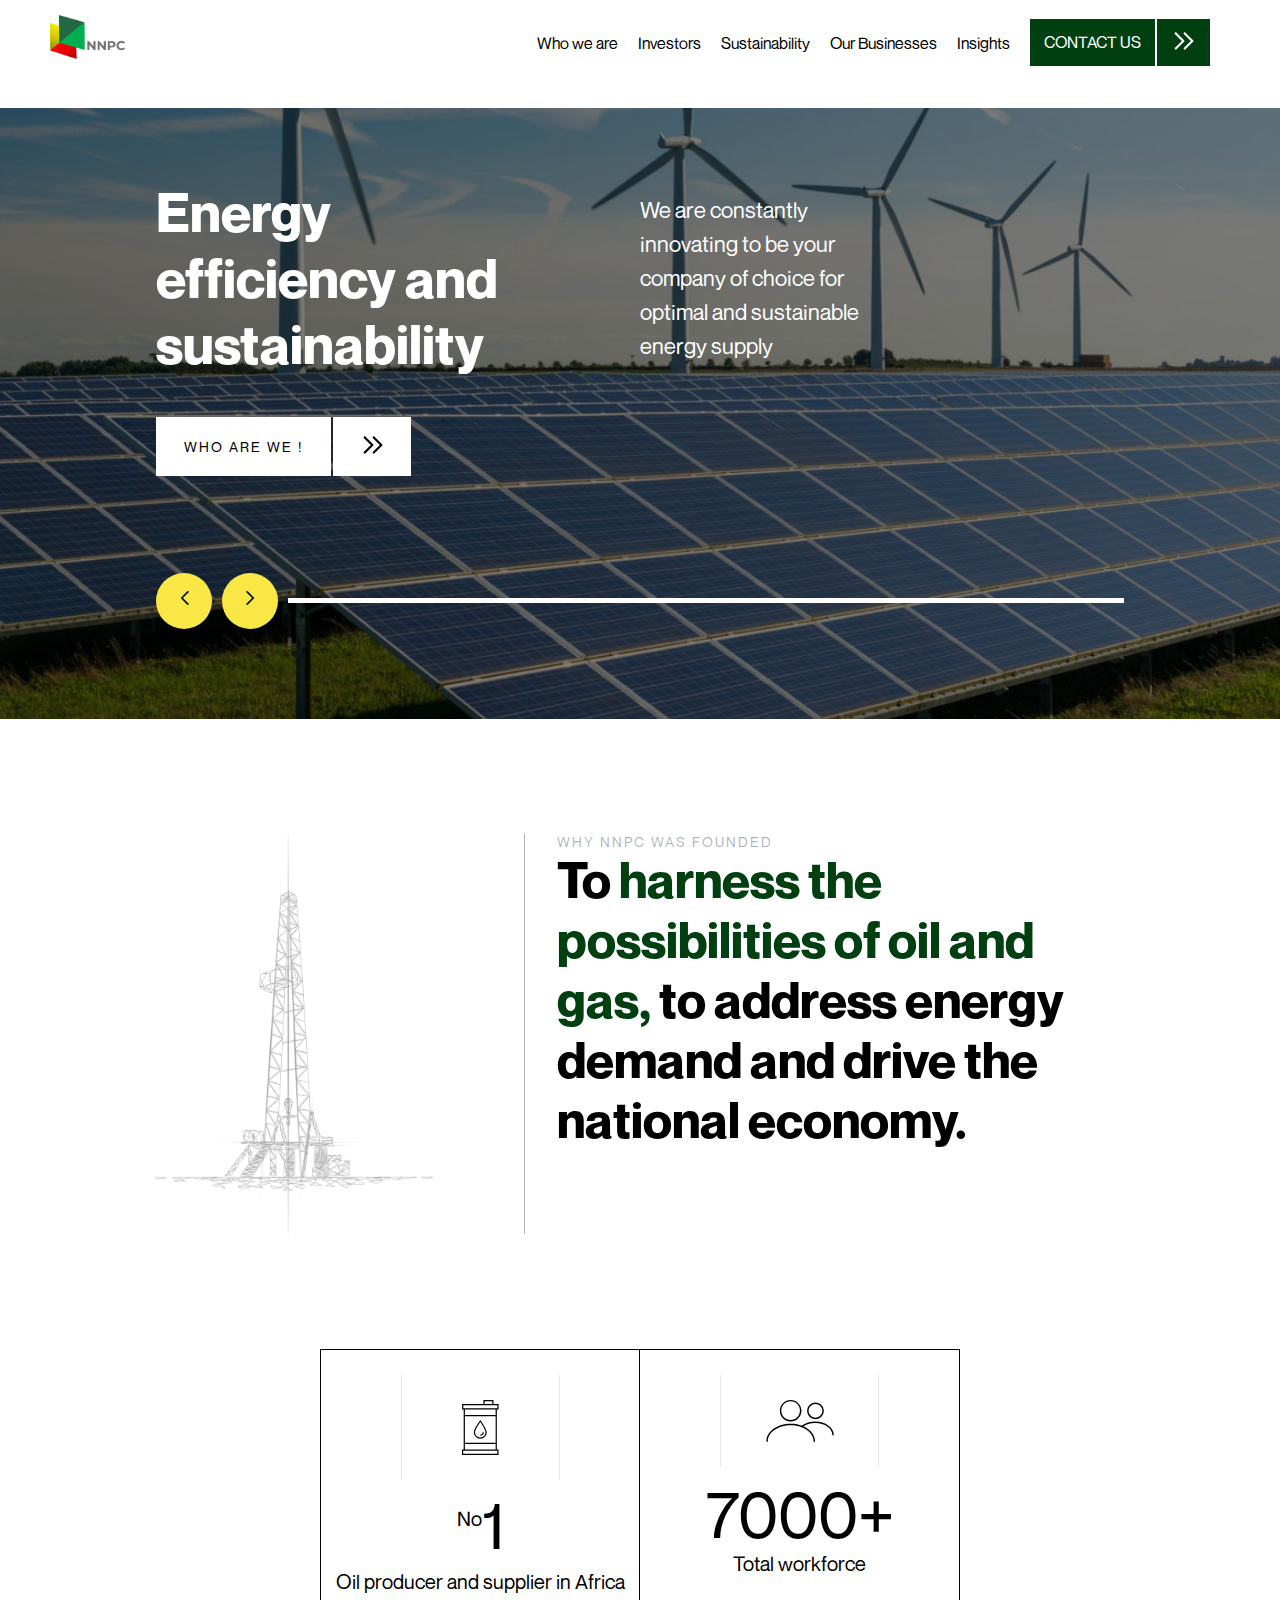
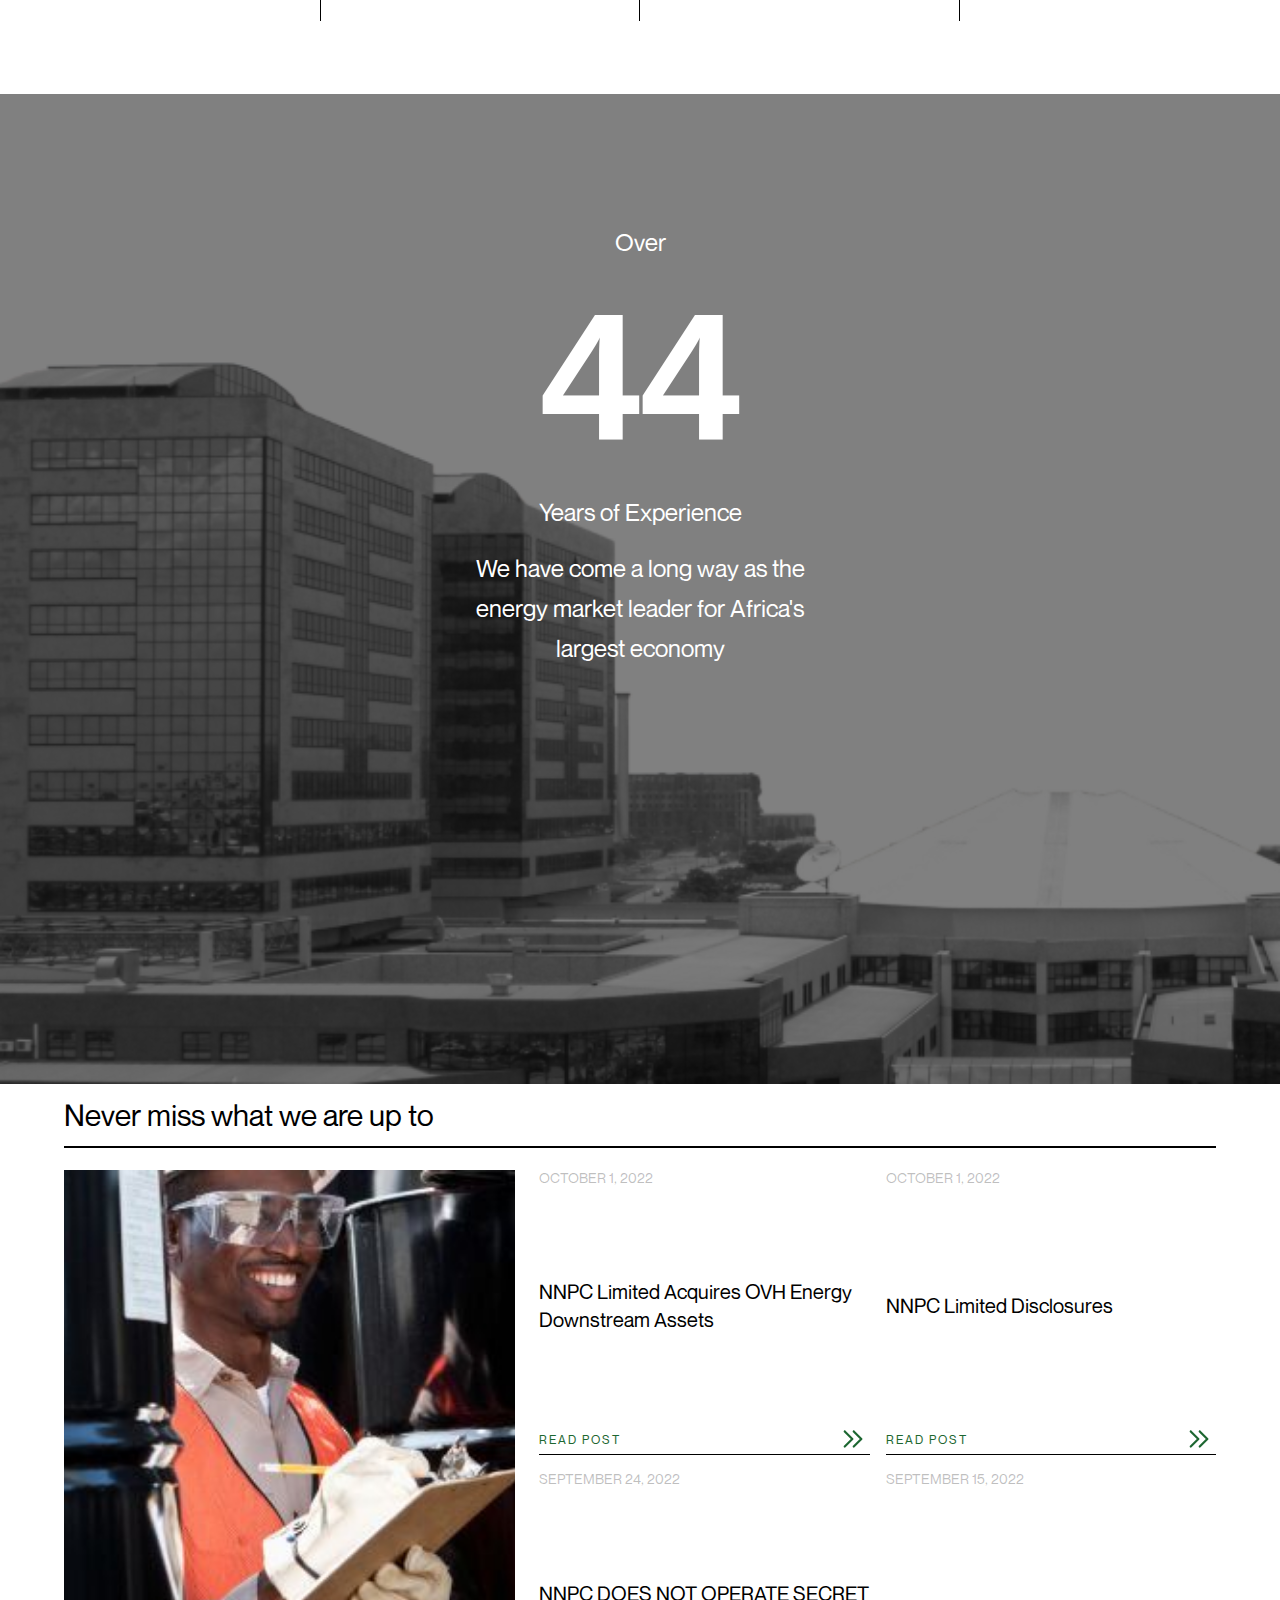
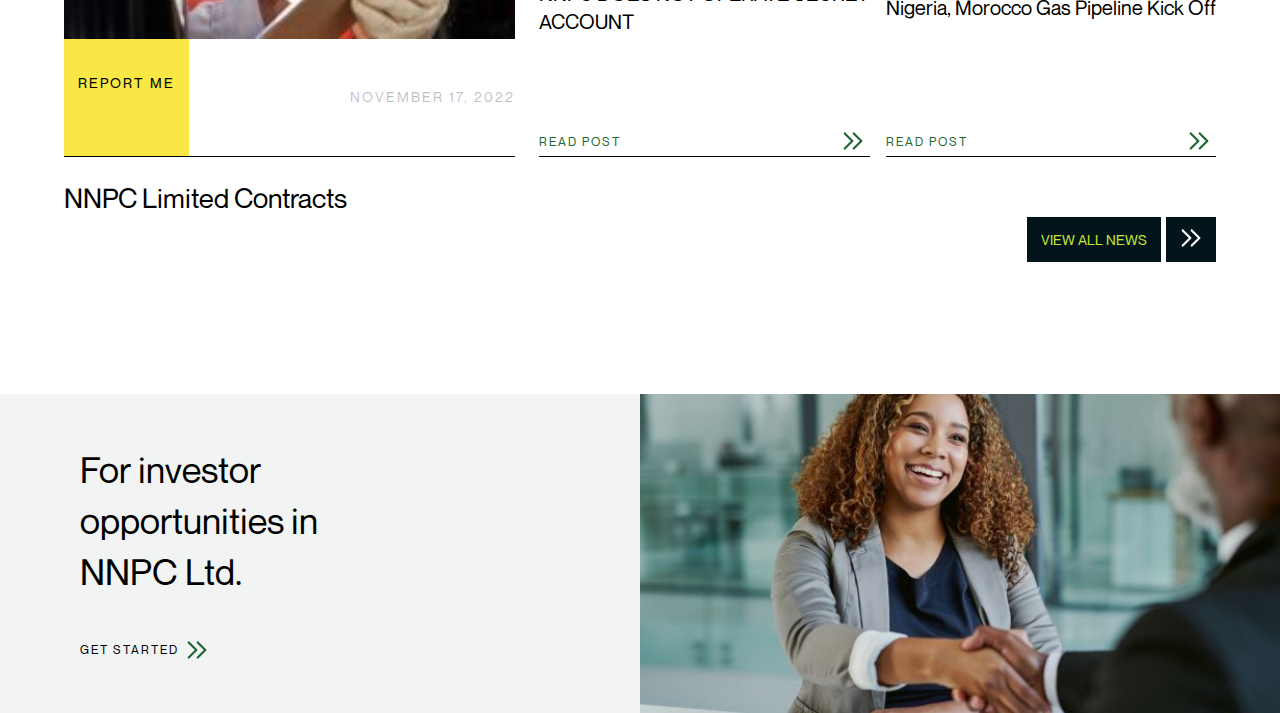
==== commit d68fe14d: "adjusted the news banner section" ====
--- a/index.html
+++ b/index.html
@@ -138,7 +138,7 @@
                             </div>
                         </div>
                         <div class="news-grid">
-                            <h1>NNPC Limited Contracts</h1>
+                            
                             <div class="news-grid-item">
                                 <span>OCTOBER 1, 2022</span>
                                 <p>
@@ -193,19 +193,20 @@
                             </div>
                         </div>
                     </div>
-                </div>
-                <div class="news-contract-header">
-                    <h1>NNPC Limited Contracts</h1>
-                    <a href="#" class="news-link">
-                        <div class="more-news">VIEW ALL NEWS</div>
-                        <div class="double-arrow"> 
-                            <svg xmlns="http://www.w3.org/2000/svg" width="35" height="26" viewBox="0 0 35 26" fill="none">
-                                <path fill-rule="evenodd" clip-rule="evenodd" d="M8.98406 4.651C9.18721 4.4479 9.46271 4.3338 9.74997 4.3338C10.0372 4.3338 10.3127 4.4479 10.5159 4.651L18.0992 12.2347C18.3023 12.4379 18.4164 12.7134 18.4164 13.0007C18.4164 13.2879 18.3023 13.5635 18.0992 13.7666L10.5159 21.3503C10.3116 21.5477 10.0379 21.6569 9.75387 21.6544C9.46982 21.6519 9.19811 21.538 8.99725 21.3371C8.79639 21.1363 8.68246 20.8645 8.67999 20.5805C8.67752 20.2964 8.78672 20.0228 8.98406 19.8184L15.8015 13.0007L8.98406 6.18291C8.78096 5.97975 8.66687 5.70423 8.66687 5.41696C8.66687 5.12968 8.78096 4.85417 8.98406 4.651Z" fill="white"/>
-                                <path fill-rule="evenodd" clip-rule="evenodd" d="M17.9841 4.651C18.1872 4.4479 18.4627 4.3338 18.75 4.3338C19.0372 4.3338 19.3127 4.4479 19.5159 4.651L27.0992 12.2347C27.3023 12.4379 27.4164 12.7134 27.4164 13.0007C27.4164 13.2879 27.3023 13.5635 27.0992 13.7666L19.5159 21.3503C19.3116 21.5477 19.0379 21.6569 18.7539 21.6544C18.4698 21.6519 18.1981 21.538 17.9973 21.3371C17.7964 21.1363 17.6825 20.8645 17.68 20.5805C17.6775 20.2964 17.7867 20.0228 17.9841 19.8184L24.8015 13.0007L17.9841 6.18291C17.781 5.97975 17.6669 5.70423 17.6669 5.41696C17.6669 5.12968 17.781 4.85417 17.9841 4.651Z" fill="white"/>
-                            </svg>
-                        </div>
-                    </a>
-                </div>
+                    <div class="news-contract-header">
+                        <h1>NNPC Limited Contracts</h1>
+                        <a href="#" class="news-link">
+                            <div class="more-news">VIEW ALL NEWS</div>
+                            <div class="double-arrow"> 
+                                <svg xmlns="http://www.w3.org/2000/svg" width="35" height="26" viewBox="0 0 35 26" fill="none">
+                                    <path fill-rule="evenodd" clip-rule="evenodd" d="M8.98406 4.651C9.18721 4.4479 9.46271 4.3338 9.74997 4.3338C10.0372 4.3338 10.3127 4.4479 10.5159 4.651L18.0992 12.2347C18.3023 12.4379 18.4164 12.7134 18.4164 13.0007C18.4164 13.2879 18.3023 13.5635 18.0992 13.7666L10.5159 21.3503C10.3116 21.5477 10.0379 21.6569 9.75387 21.6544C9.46982 21.6519 9.19811 21.538 8.99725 21.3371C8.79639 21.1363 8.68246 20.8645 8.67999 20.5805C8.67752 20.2964 8.78672 20.0228 8.98406 19.8184L15.8015 13.0007L8.98406 6.18291C8.78096 5.97975 8.66687 5.70423 8.66687 5.41696C8.66687 5.12968 8.78096 4.85417 8.98406 4.651Z" fill="white"/>
+                                    <path fill-rule="evenodd" clip-rule="evenodd" d="M17.9841 4.651C18.1872 4.4479 18.4627 4.3338 18.75 4.3338C19.0372 4.3338 19.3127 4.4479 19.5159 4.651L27.0992 12.2347C27.3023 12.4379 27.4164 12.7134 27.4164 13.0007C27.4164 13.2879 27.3023 13.5635 27.0992 13.7666L19.5159 21.3503C19.3116 21.5477 19.0379 21.6569 18.7539 21.6544C18.4698 21.6519 18.1981 21.538 17.9973 21.3371C17.7964 21.1363 17.6825 20.8645 17.68 20.5805C17.6775 20.2964 17.7867 20.0228 17.9841 19.8184L24.8015 13.0007L17.9841 6.18291C17.781 5.97975 17.6669 5.70423 17.6669 5.41696C17.6669 5.12968 17.781 4.85417 17.9841 4.651Z" fill="white"/>
+                                </svg>
+                            </div>
+                        </a>
+                    </div>
+                </div>
+                
             </div>
         </section>
         <section>
--- a/stylesheet/style.css
+++ b/stylesheet/style.css
@@ -557,7 +557,7 @@
     display: flex;
     max-height: 100%;
     width: 100%;
-    margin-top: 50px;
+    margin-top: 10px;
 }
 
 .news-contract-banner .news-contract-details{
@@ -746,10 +746,6 @@
         font-weight: 400;
         text-align: start;
     }
-    
-    .news-header>h1{
-        display: none;
-    }
 }
 
 @media screen and (max-width: 479px){
@@ -885,6 +881,15 @@
         line-height: 1.1em;
         font-weight: 700;
     }
+
+    .news{
+        height: 150vh;
+    }
+
+    .news-container{
+        height: 100%;
+    }
+    
 
     .news-content{
         display: flex;
@@ -928,6 +933,15 @@
     .news-content .news-grid .news-grid-item div p{
         text-decoration: underline solid blue;
     }
+
+    .news-contract-header h1{
+        display: none;
+    }
+    
+    .news-link{
+        align-self: center;
+    }
+
 }
 
 @media screen and (max-width: 375px){
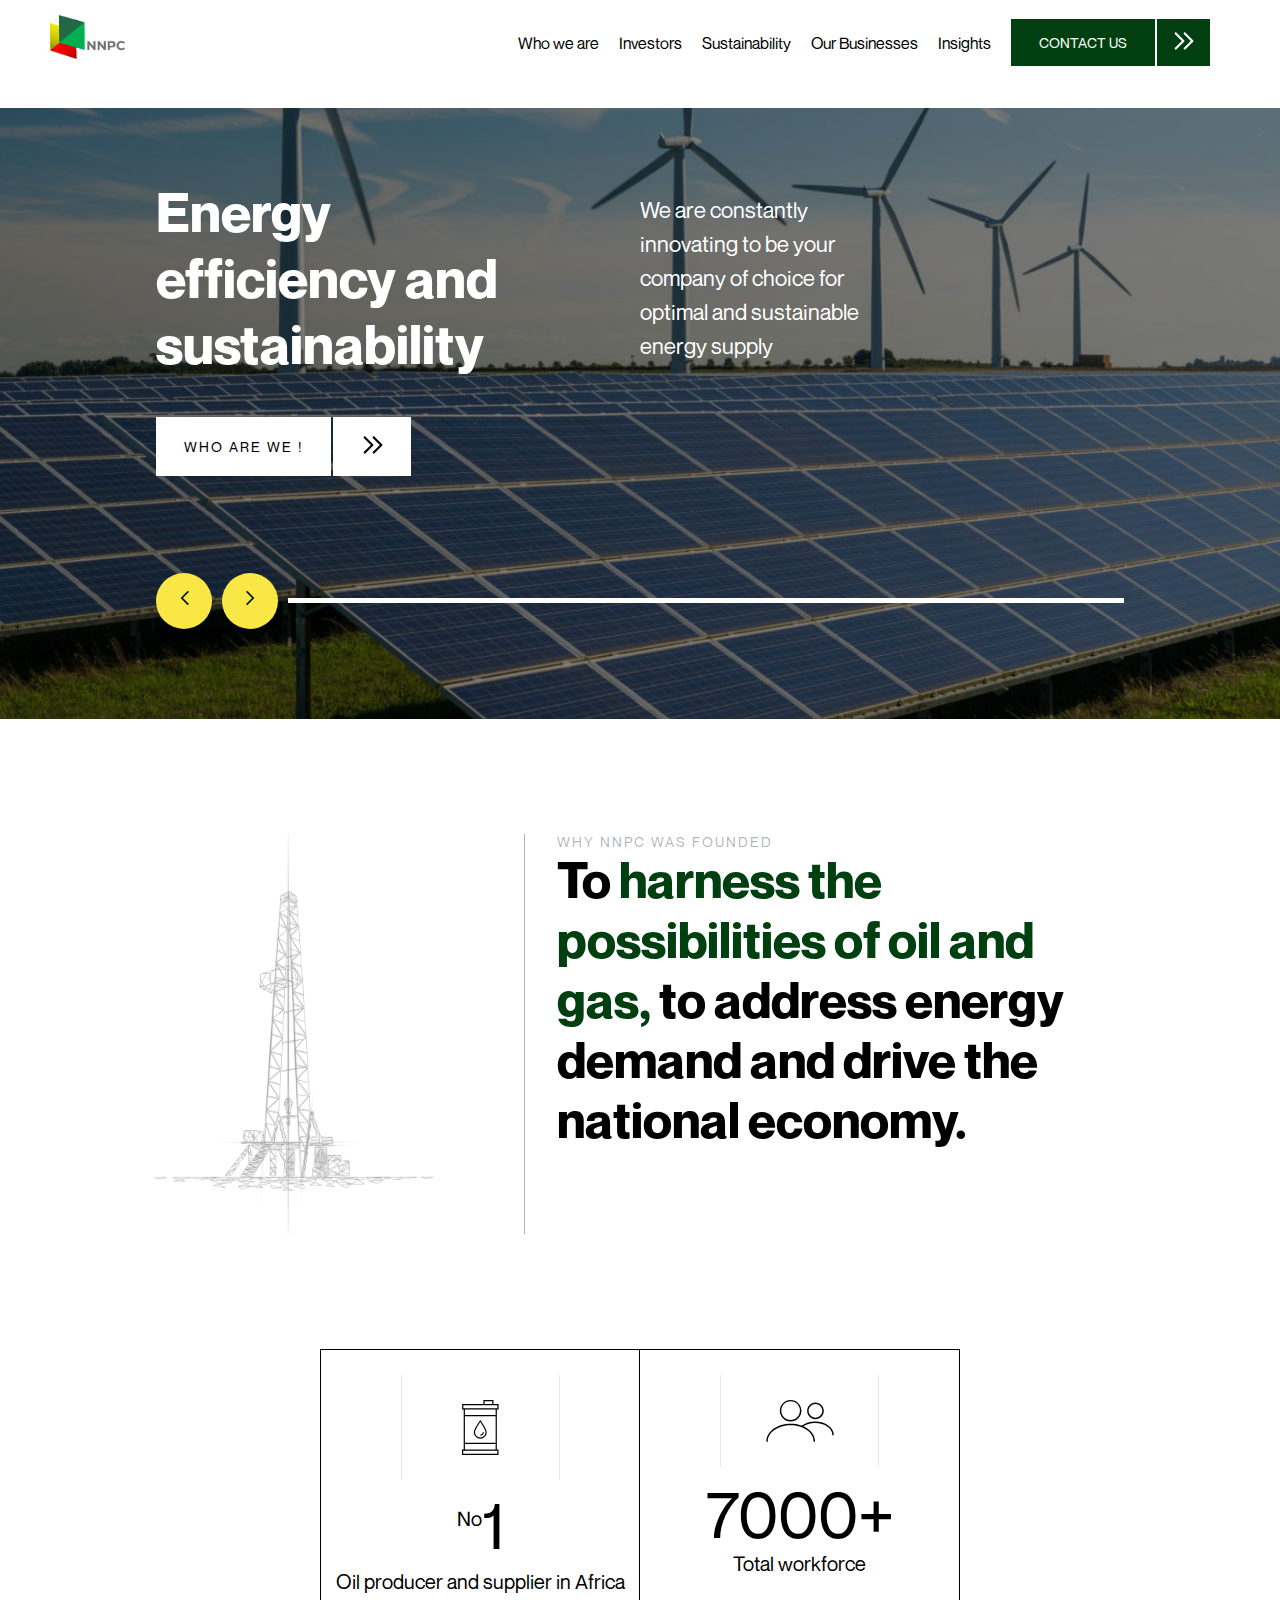
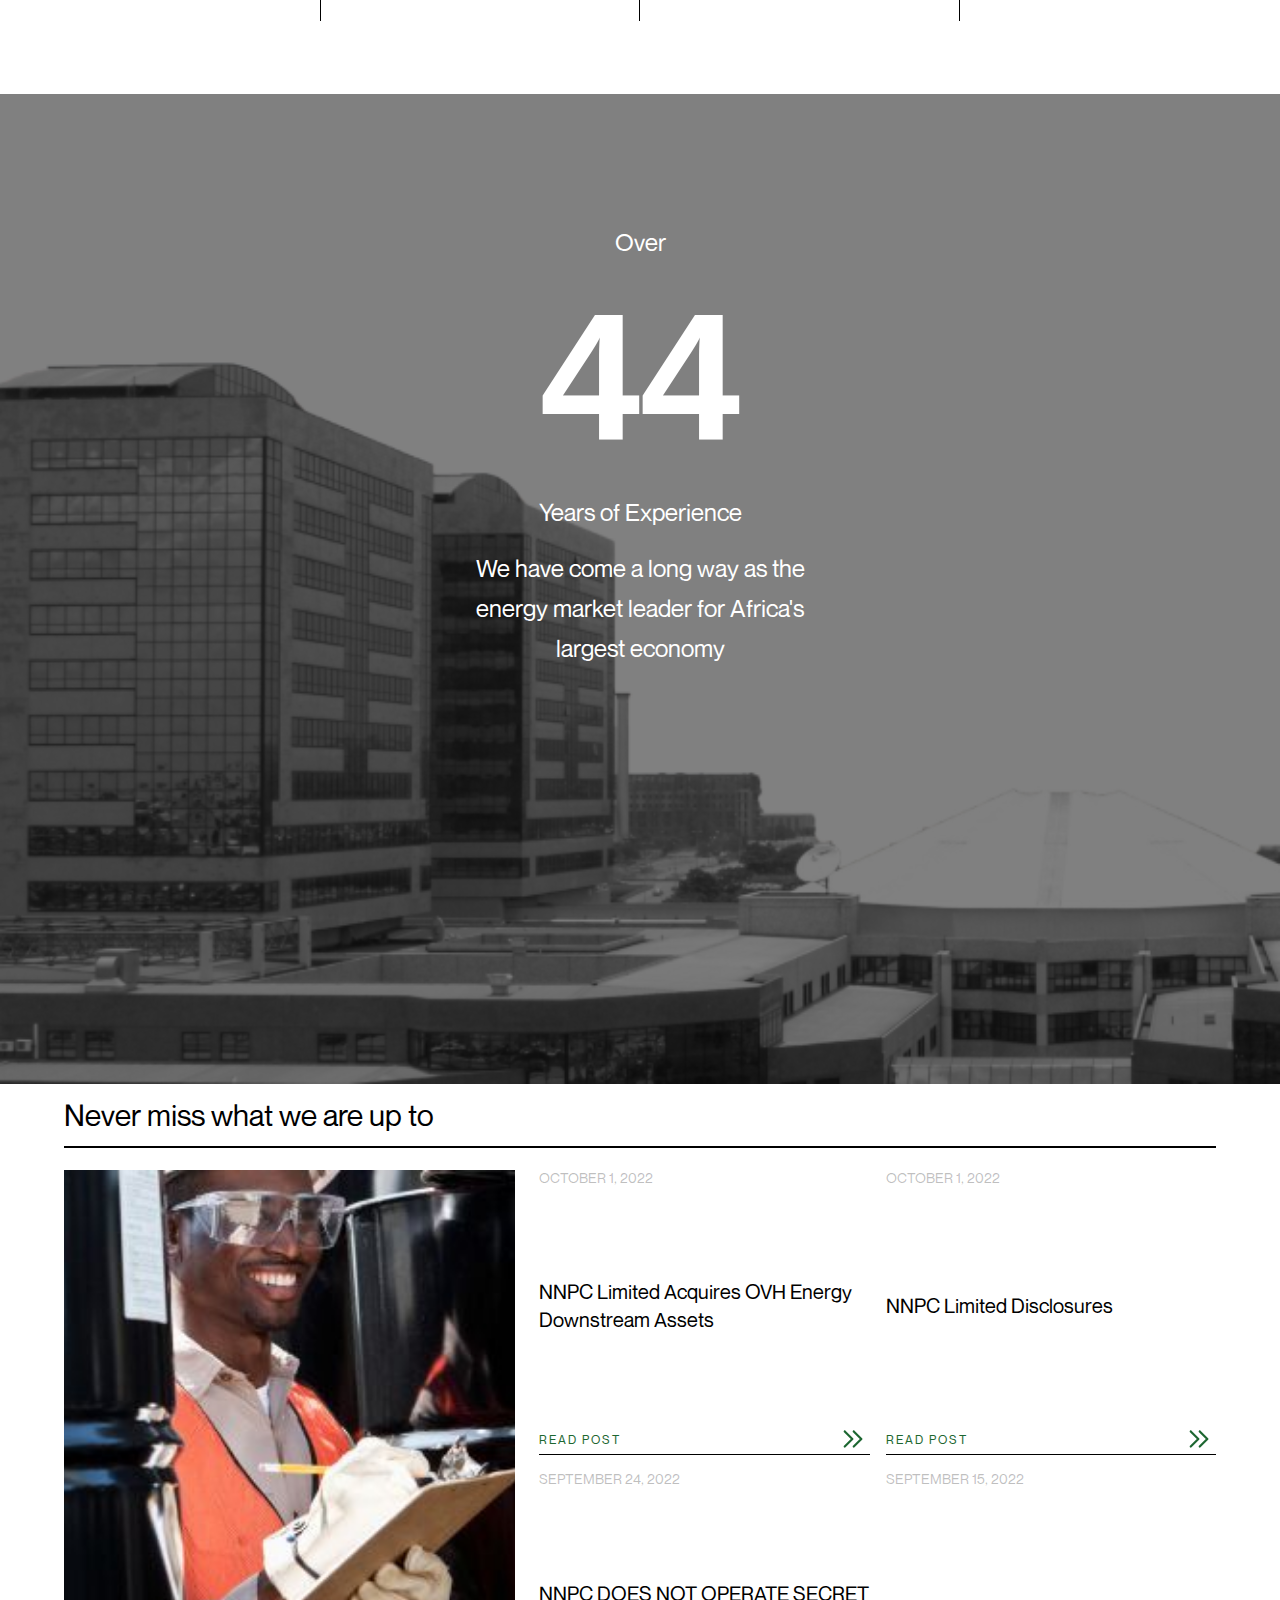
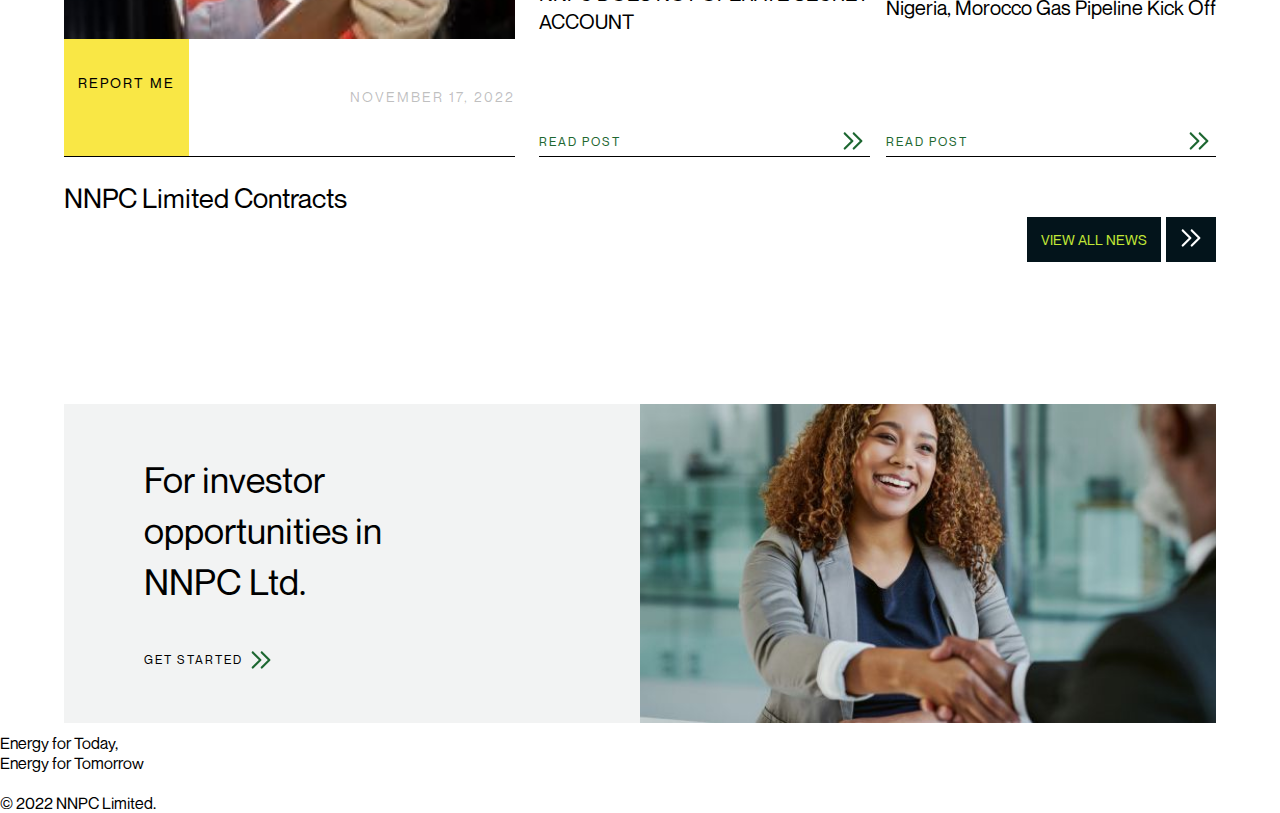
==== commit dfea320c: "made more changes to the footer and deleted it" ====
--- a/index.html
+++ b/index.html
@@ -7,13 +7,14 @@
     <link rel="stylesheet" href="stylesheet/style.css">
     <link rel="stylesheet" href="https://cdnjs.cloudflare.com/ajax/libs/font-awesome/6.2.1/css/all.min.css" integrity="sha512-MV7K8+y+gLIBoVD59lQIYicR65iaqukzvf/nwasF0nqhPay5w/9lJmVM2hMDcnK1OnMGCdVK+iQrJ7lzPJQd1w==" crossorigin="anonymous" referrerpolicy="no-referrer" />
     <link rel="stylesheet" href="https://fonts.googleapis.com/css2?family=Material+Symbols+Outlined:opsz,wght,FILL,GRAD@20..48,100..700,0..1,-50..200" />
-    <title>NNPC LTD | HOME</title>
+    <link rel="shortcut icon" href="img/favicon.png" type="image/x-icon">
+    <title>NNPC LTD | Home</title>
 </head>
 <body>
     <div class="wrapper">
         <nav>
             <div class="navbar">
-                <a href="#">
+                <a href="index.html">
                     <img src="img/nnpc-new-logo.png" alt="">
                 </a>
                 <ul>
@@ -209,7 +210,7 @@
                 
             </div>
         </section>
-        <section>
+        <section class="contract-news">
             <div class="news-contract">
                 
                 <div class="news-contract-banner">
@@ -230,7 +231,31 @@
                 </div>
             </div>
         </section>
-        
+        <footer>
+            <div class="footer-holder">
+                <div class="footer-first-section">
+                    <div class="footer-logo-container">
+                        <a href="index.html">
+                        </a>
+                        <div>
+                            <p>Energy for Today,</p>
+                            <p>Energy for Tomorrow</p>
+                        </div>
+                    </div>
+                    <div>
+                        <svg class="backward-arrow" xmlns="http://www.w3.org/2000/svg" width="9" height="14" viewBox="0 0 9 14" fill="none">
+                            <path fill-rule="evenodd" fill="white" clip-rule="evenodd" d="M0.527286 0.265153C0.691165 0.101316 0.913402 0.00927734 1.14513 0.00927734C1.37685 0.00927734 1.59909 0.101316 1.76296 0.265153L7.88019 6.38268C8.04402 6.54657 8.13605 6.76881 8.13605 7.00055C8.13605 7.23228 8.04402 7.45453 7.88019 7.61842L1.76296 13.7359C1.59815 13.8951 1.3774 13.9832 1.14827 13.9812C0.91914 13.9792 0.699957 13.8873 0.537931 13.7253C0.375905 13.5633 0.284 13.3441 0.282008 13.1149C0.280017 12.8858 0.3681 12.665 0.527286 12.5002L6.02667 7.00055L0.527286 1.50089C0.363457 1.33701 0.271423 1.11476 0.271423 0.883023C0.271423 0.651287 0.363457 0.42904 0.527286 0.265153Z" fill="#03141B"/>
+                        </svg>
+                        <svg xmlns="http://www.w3.org/2000/svg" width="9" height="14" viewBox="0 0 9 14" fill="none">
+                            <path fill-rule="evenodd" fill="white" clip-rule="evenodd" d="M0.527286 0.265153C0.691165 0.101316 0.913402 0.00927734 1.14513 0.00927734C1.37685 0.00927734 1.59909 0.101316 1.76296 0.265153L7.88019 6.38268C8.04402 6.54657 8.13605 6.76881 8.13605 7.00055C8.13605 7.23228 8.04402 7.45453 7.88019 7.61842L1.76296 13.7359C1.59815 13.8951 1.3774 13.9832 1.14827 13.9812C0.91914 13.9792 0.699957 13.8873 0.537931 13.7253C0.375905 13.5633 0.284 13.3441 0.282008 13.1149C0.280017 12.8858 0.3681 12.665 0.527286 12.5002L6.02667 7.00055L0.527286 1.50089C0.363457 1.33701 0.271423 1.11476 0.271423 0.883023C0.271423 0.651287 0.363457 0.42904 0.527286 0.265153Z" fill="#03141B"/>
+                        </svg>
+                    </div>
+                    <div class="copyright">
+                        &copy; 2022 NNPC Limited.
+                    </div>
+                </div>
+            </div>
+        </footer>
     </div>
 </body>
 </html>--- a/stylesheet/style.css
+++ b/stylesheet/style.css
@@ -128,7 +128,8 @@
     background-color: #004010;
     color: white;
     /* padding: 10px 12px; */
-    padding: .9em;
+    padding: 1em 2em;
+    font-size: 14px;
 }
 
 .double-arrow{
@@ -521,11 +522,6 @@
     letter-spacing: 2px;
 }
 
-/* .news-contract{
-    width: 100%;
-    height: 100%;
-} */
-
 .news-contract-header{
     display: flex;
     flex-direction: column;
@@ -553,6 +549,19 @@
     padding: 1em;
 }
 
+.contract-news{
+    max-width: 100vw;
+    height: 100%;
+    /* max-height: 850px; */
+    /* min-height: 729px; */
+    padding-block: 10px;
+}
+
+.news-contract{
+    width: 90%;
+    margin-inline: auto;
+}
+
 .news-contract-banner{
     display: flex;
     max-height: 100%;
@@ -561,8 +570,10 @@
 }
 
 .news-contract-banner .news-contract-details{
-    flex-basis: 50%;
-    flex-grow: 1;
+    /* flex-basis: 50%;
+    flex-grow: 1; */
+    width: 50%;
+    height: 100%;
     padding-block: 50px;
     padding-inline: 80px;
     background-color: rgb(242,243,243);
@@ -588,13 +599,14 @@
 }
 
 .news-contract-banner .news-contract-img{
-    flex-basis: 50%;
-    flex-grow: 1;
+    width: 50%;
+    /* height: 316px; */
     background-image: url(/img/contract-img.jpg);
     background-repeat: no-repeat;
     background-size: cover;
     background-position: 50% 50%;
 }
+
 
 @media screen and (min-width: 1440px){
     .purpose{
@@ -740,15 +752,56 @@
         width: 50%;
     }
 
+    .news{
+        height: 80vh;
+    }
+
+    .news-content .featured-news-image{
+        height: unset;
+        width: 45%;
+    }
+
+    .news-content .featured-news-image>div{
+        gap: 5px;
+    }
+
+    .news-content .featured-news-image>div a{
+        padding-block: 1.8em;
+    }
+    
+
     .news-content .news-grid .news-grid-item>p{
         font-size: 15px;
         line-height: 23px;
         font-weight: 400;
         text-align: start;
     }
+
+    .news-contract-banner .news-contract-details h1{
+        font-size: 25px;
+        line-height: 40px;
+        font-weight: 400;
+        width: 100%;
+        margin-bottom: 20px;
+    }
+
+    .news-contract-banner .news-contract-img{
+        width: 100%;
+        background-image: url(/img/contract-img.jpg);
+        background-repeat: no-repeat;
+        background-size: cover;
+        background-position: 50% 50%;
+    }
+
 }
 
 @media screen and (max-width: 479px){
+    nav{
+        position: sticky;
+        top: 0;
+        height: 12%;
+    }
+
     .navbar{
         display: flex;
         justify-content: space-between;
@@ -883,7 +936,7 @@
     }
 
     .news{
-        height: 150vh;
+        height: 110vh;
     }
 
     .news-container{
@@ -942,6 +995,57 @@
         align-self: center;
     }
 
+    .news-contract-banner{
+        display: flex;
+        flex-direction: column;
+    }
+
+    .news-contract-banner .news-contract-details{
+        height: 50%;
+        width: 100%;
+        padding-block: 50px;
+        padding-inline: 50px;
+        background-color: rgb(242,243,243);
+    }
+
+    .news-contract-banner .news-contract-details h1{
+        font-size: 25px;
+        line-height: 40px;
+        font-weight: 400;
+        width: 100%;
+        margin-bottom: 20px;
+    }
+
+    .news-contract-banner .news-contract-img{
+        width: 100%;
+        height: 226px;
+        background-image: url(/img/contract-img.jpg);
+        background-repeat: no-repeat;
+        background-size: cover;
+        background-position: 50% 50%;
+    }
+
+    
+}
+
+@media screen and (max-width: 414px) {
+    nav{
+        height: 8%;
+    }
+
+    .news{
+        height: 90vh;
+    }
+}
+
+@media screen and (max-width: 393px){
+    .news{
+        height: 105vh;
+    }
+
+    .experience{
+        padding-top: 50px;
+    }
 }
 
 @media screen and (max-width: 375px){
@@ -955,6 +1059,11 @@
 
     .experience{
         margin-top: 590px;
+        
+    }
+
+    .news{
+        height: 130vh;
     }
 }
 
@@ -966,6 +1075,5 @@
     .slider-controls .slide-progress{
         width: 250px;
     }
-
     
 }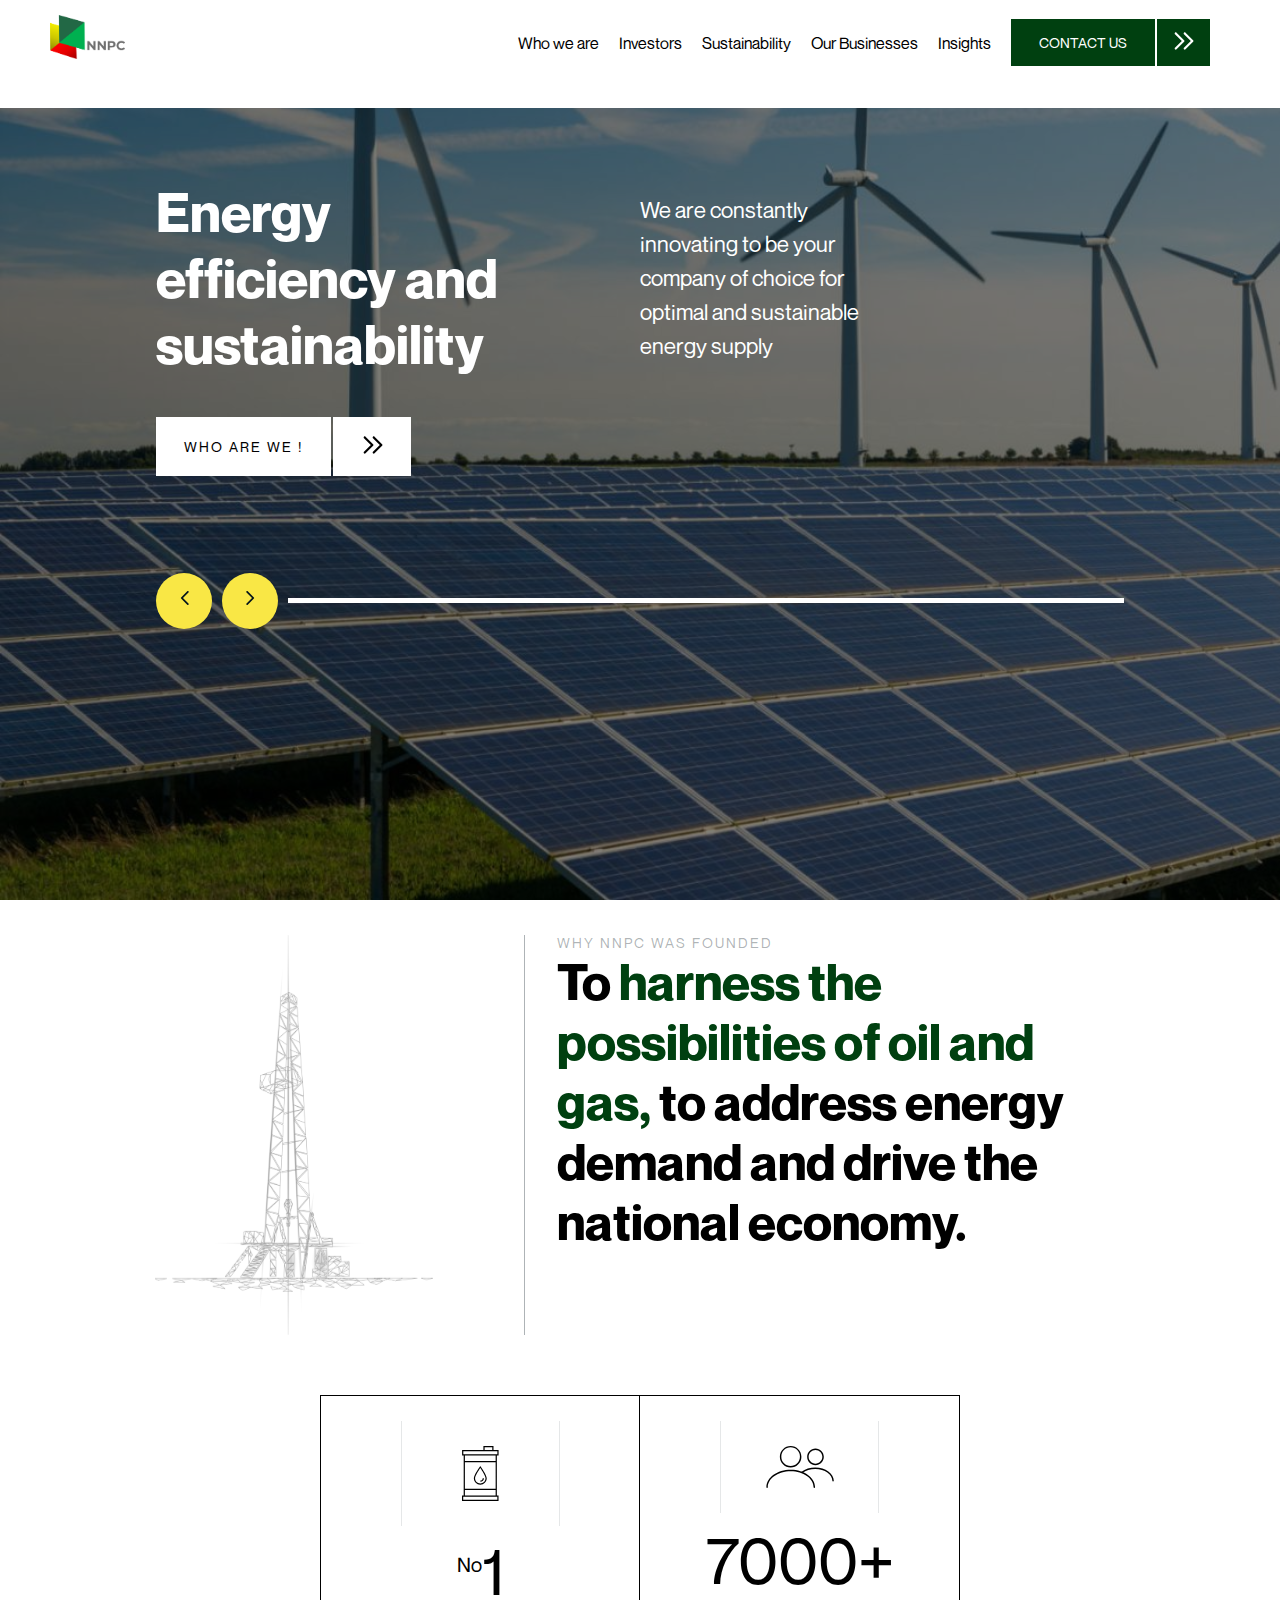
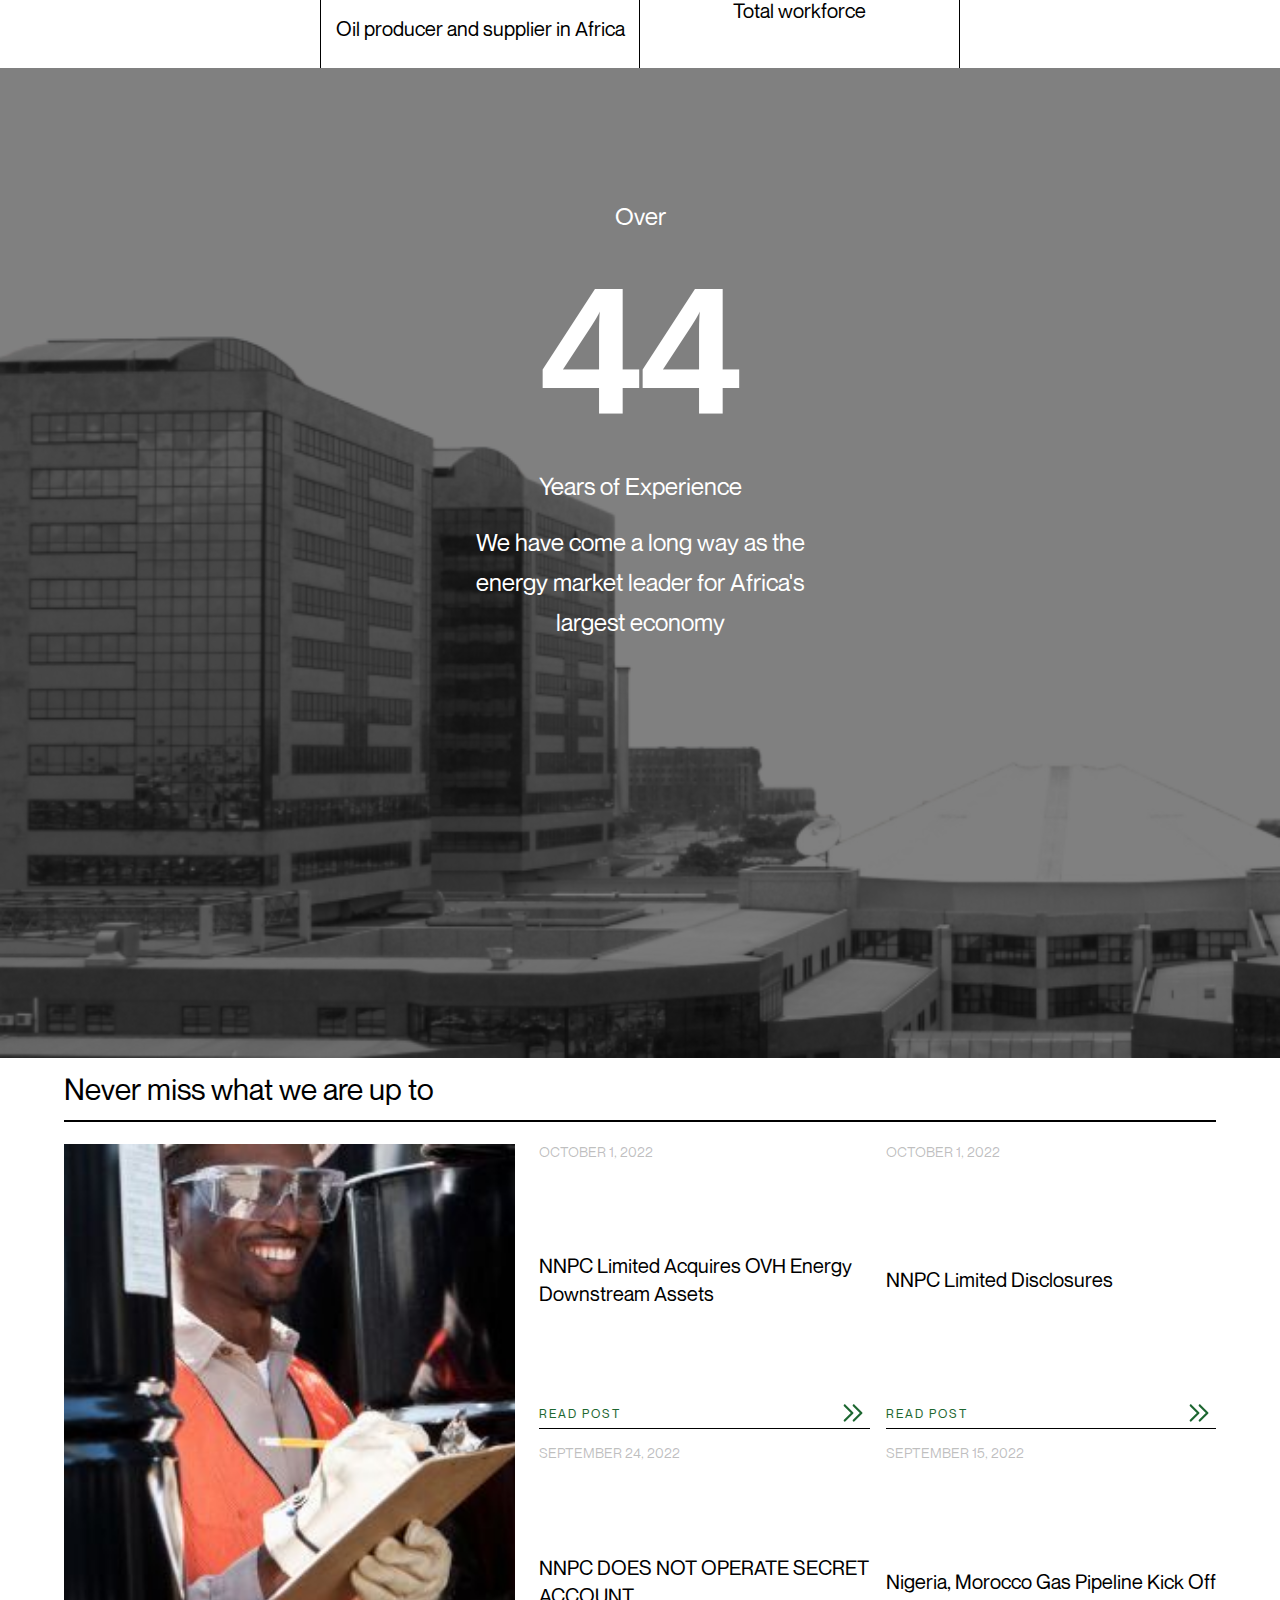
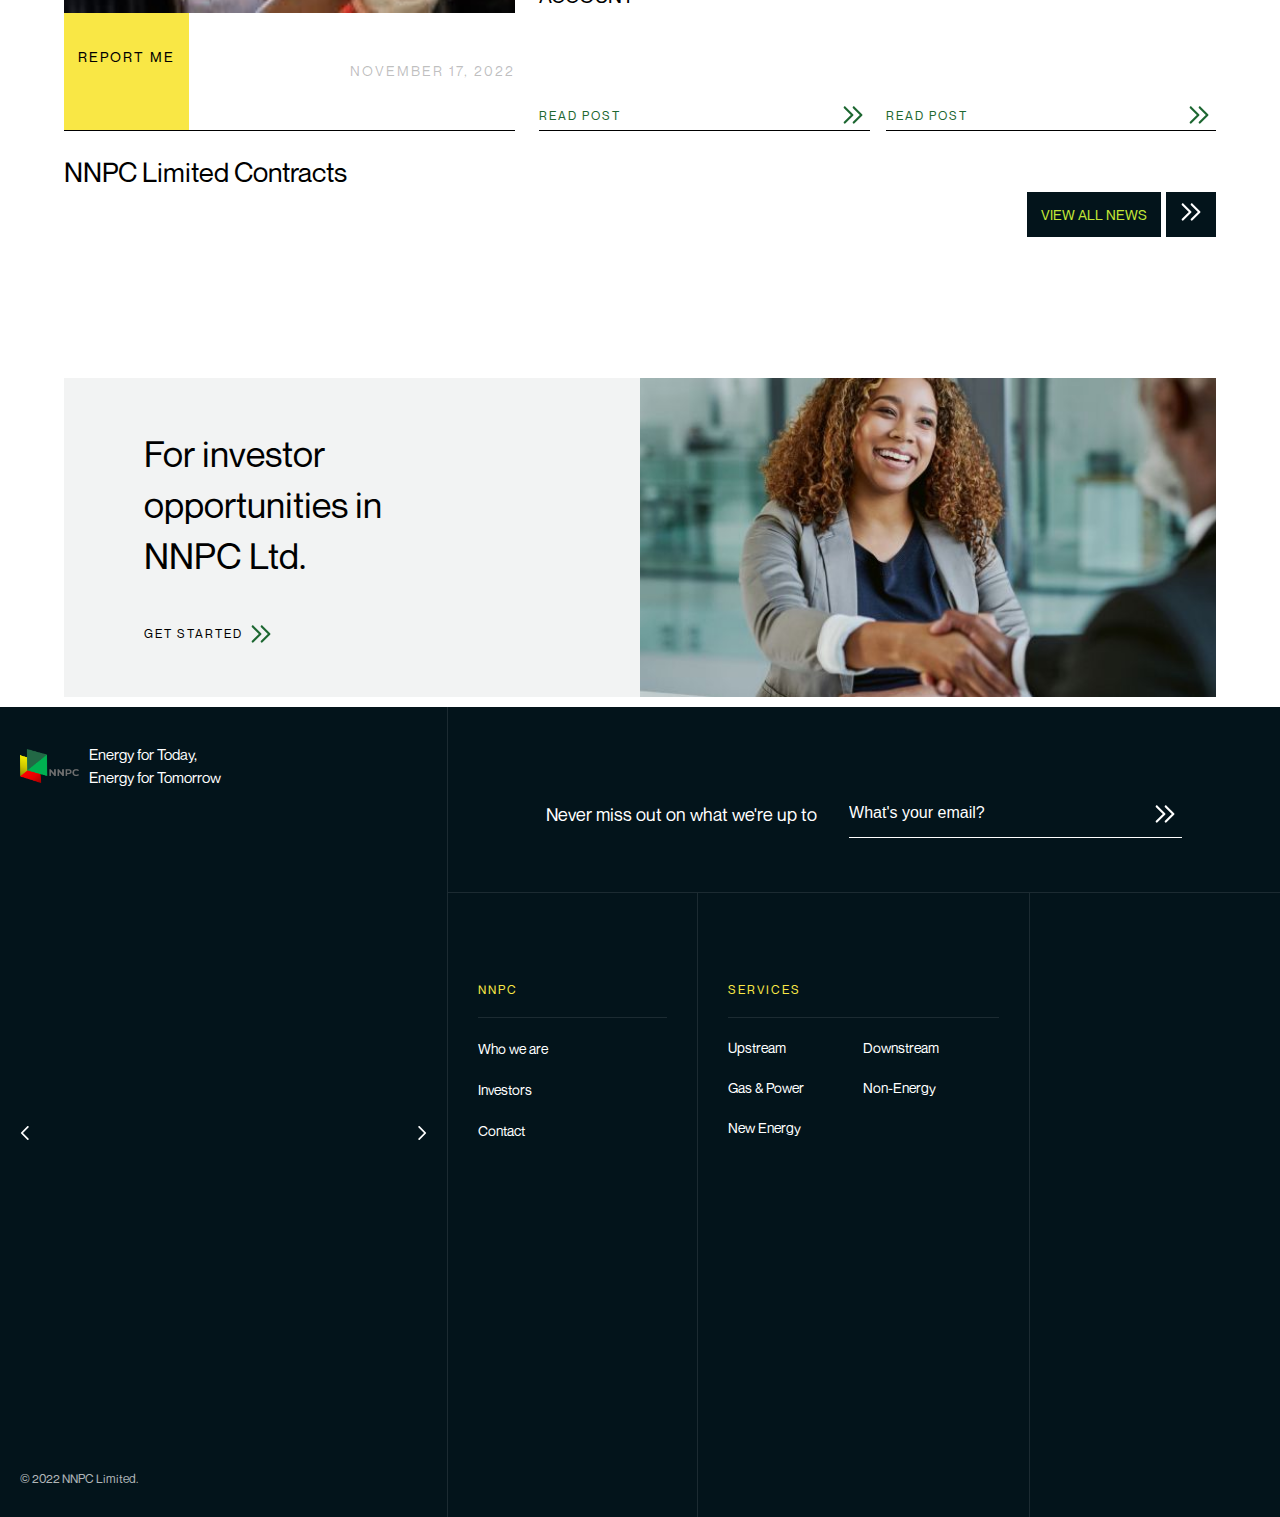
==== commit 67e42ee2: "Almost done with the footer" ====
--- a/index.html
+++ b/index.html
@@ -242,7 +242,7 @@
                             <p>Energy for Tomorrow</p>
                         </div>
                     </div>
-                    <div>
+                    <div class="footer-navigation">
                         <svg class="backward-arrow" xmlns="http://www.w3.org/2000/svg" width="9" height="14" viewBox="0 0 9 14" fill="none">
                             <path fill-rule="evenodd" fill="white" clip-rule="evenodd" d="M0.527286 0.265153C0.691165 0.101316 0.913402 0.00927734 1.14513 0.00927734C1.37685 0.00927734 1.59909 0.101316 1.76296 0.265153L7.88019 6.38268C8.04402 6.54657 8.13605 6.76881 8.13605 7.00055C8.13605 7.23228 8.04402 7.45453 7.88019 7.61842L1.76296 13.7359C1.59815 13.8951 1.3774 13.9832 1.14827 13.9812C0.91914 13.9792 0.699957 13.8873 0.537931 13.7253C0.375905 13.5633 0.284 13.3441 0.282008 13.1149C0.280017 12.8858 0.3681 12.665 0.527286 12.5002L6.02667 7.00055L0.527286 1.50089C0.363457 1.33701 0.271423 1.11476 0.271423 0.883023C0.271423 0.651287 0.363457 0.42904 0.527286 0.265153Z" fill="#03141B"/>
                         </svg>
@@ -254,6 +254,54 @@
                         &copy; 2022 NNPC Limited.
                     </div>
                 </div>
+                <div class="footer-second-section">
+                    <div class="email-sub">
+                        <h1>Never miss out on what we're up to</h1>
+                        <div>
+                            <input type="email" name="" id="footer-email" placeholder="What's your email?">
+                            <svg xmlns="http://www.w3.org/2000/svg" width="35" height="26" viewBox="0 0 35 26" fill="none">
+                                <path fill-rule="evenodd" clip-rule="evenodd" d="M8.98406 4.651C9.18721 4.4479 9.46271 4.3338 9.74997 4.3338C10.0372 4.3338 10.3127 4.4479 10.5159 4.651L18.0992 12.2347C18.3023 12.4379 18.4164 12.7134 18.4164 13.0007C18.4164 13.2879 18.3023 13.5635 18.0992 13.7666L10.5159 21.3503C10.3116 21.5477 10.0379 21.6569 9.75387 21.6544C9.46982 21.6519 9.19811 21.538 8.99725 21.3371C8.79639 21.1363 8.68246 20.8645 8.67999 20.5805C8.67752 20.2964 8.78672 20.0228 8.98406 19.8184L15.8015 13.0007L8.98406 6.18291C8.78096 5.97975 8.66687 5.70423 8.66687 5.41696C8.66687 5.12968 8.78096 4.85417 8.98406 4.651Z" fill="white"/>
+                                <path fill-rule="evenodd" clip-rule="evenodd" d="M17.9841 4.651C18.1872 4.4479 18.4627 4.3338 18.75 4.3338C19.0372 4.3338 19.3127 4.4479 19.5159 4.651L27.0992 12.2347C27.3023 12.4379 27.4164 12.7134 27.4164 13.0007C27.4164 13.2879 27.3023 13.5635 27.0992 13.7666L19.5159 21.3503C19.3116 21.5477 19.0379 21.6569 18.7539 21.6544C18.4698 21.6519 18.1981 21.538 17.9973 21.3371C17.7964 21.1363 17.6825 20.8645 17.68 20.5805C17.6775 20.2964 17.7867 20.0228 17.9841 19.8184L24.8015 13.0007L17.9841 6.18291C17.781 5.97975 17.6669 5.70423 17.6669 5.41696C17.6669 5.12968 17.781 4.85417 17.9841 4.651Z" fill="white"/>
+                            </svg>
+                        </div>
+                    </div>
+                    <div class="footer-link-wrapper">
+                        <div class="first-footer-links">
+                            <ul>
+                                <li class="link-header">
+                                    <p>NNPC</p>
+                                </li>
+                                <li>
+                                    <a href="#">Who we are</a>
+                                </li>
+                                <li>
+                                    <a href="#">Investors</a>
+                                </li>
+                                <li>
+                                    <a href="#">Contact</a>
+                                </li>
+                            </ul>
+                        </div>
+                        <div class="second-footer-links">
+                            <ul>
+                                <li class="link-header">
+                                    <p>SERVICES</p>
+                                </li>
+                                <li>
+                                    <a href="#">Upstream</a>
+                                    <a href="#">Downstream</a>
+                                </li>
+                                <li>
+                                    <a href="#">Gas &amp; Power</a>
+                                    <a href="#">Non-Energy</a>
+                                </li>
+                                <li>
+                                    <a href="#">New Energy</a>
+                                </li>
+                            </ul>
+                        </div>
+                    </div>
+                </div>
             </div>
         </footer>
     </div>
--- a/stylesheet/style.css
+++ b/stylesheet/style.css
@@ -137,7 +137,7 @@
     padding: .55em;
 }
 
-.first-dection{
+.first-section{
     /* max-width: 100vw; */
     height: 100vh;
     /* margin-top: 21%; */
@@ -243,7 +243,7 @@
 }
 
 .purpose{
-    height: 100vh;
+    padding-top: 25px;
 }
 
 .purpose .purpose-holder{
@@ -304,6 +304,8 @@
     margin-inline: auto;
     width: 50%;
     display: flex;
+    margin-top: 50px;
+    margin-bottom: -75px;
 }
 
 .purpose .specs div{
@@ -607,7 +609,171 @@
     background-position: 50% 50%;
 }
 
-
+footer{
+    width: 100%;
+    height: 90vh;
+    background-color: #03141b;
+}
+
+.footer-holder{
+    width: 100%;
+    height: 100%;
+    display: flex;
+}
+
+.footer-first-section{
+    width: 35%;
+    height: 100%;
+    border-right: 1px solid hsla(0, 0%, 100%, 0.1);
+    padding-inline: 20px;
+    padding-block: 30px;
+    display: flex;
+    flex-direction: column;
+    justify-content: space-between;
+}
+
+.footer-logo-container{
+    display: flex;
+    align-items: center;
+    gap: 10px;
+}
+
+.footer-logo-container>a{
+    width: 59px;
+    height: 59px;
+    background-image: url(/img/nnpc-new-logo.png);
+    background-repeat: no-repeat;
+    background-size: contain;
+    background-position: 50% 50%;
+}
+
+.footer-logo-container>div p{
+    color: white;
+    font-size: 15px;
+    line-height: 23px;
+    font-weight: 15px;
+    font-weight: 500;
+}
+
+.footer-navigation{
+    width: 100%;
+    display: flex;
+    justify-content: space-between;
+}
+
+.footer-navigation .backward-arrow{
+    transform: rotate(180deg);
+}
+
+.copyright{
+    color: hsla(0, 0%, 100%, 0.7);
+    font-size: 12px;
+    line-height: 17px;
+}
+.footer-second-section{
+    width: 65%;
+    height: 100%;
+    padding-top: 30px;
+}
+
+.email-sub{
+    width: 100%;
+    display: flex;
+    align-items: center;
+    justify-content: center;
+    gap: 2rem;
+    height: 20%;
+    border-bottom: 1px solid hsla(0, 0%, 100%, 0.1);
+}
+
+.email-sub h1{
+    font-size: 18px;
+    font-weight: 400;
+    line-height: 25px;
+    color: white;
+}
+
+.email-sub div{
+    display: flex;
+    align-items: center;
+    justify-content: space-between;
+    width: 40%;
+    border-bottom: 1px solid white;
+    padding-block: 10px;
+}
+
+.email-sub div #footer-email{
+    border: none;
+    outline: none;
+    background-color: #03141b;
+}
+
+.email-sub div #footer-email::placeholder{
+    font-size: 16px;
+    vertical-align: middle;
+    font-weight: 400;
+    line-height: 23px;
+    color: white;
+}
+
+.footer-link-wrapper{
+    height: 80%;
+    width: 100%;
+    display: flex;
+}
+
+.first-footer-links{
+    width: 30%;
+    height: 100%;
+    padding: 50px 30px;
+    border-right: 1px solid hsla(0, 0%, 100%, 0.1);
+}
+
+.link-header{
+    padding: 20px 0px;
+    border-bottom: 1px solid hsla(0, 0%, 100%, 0.1);
+    margin-top: 0px;
+}
+
+.link-header p{
+    color: rgb(249,231,69);
+    font-size: 12px;
+    line-height: 14px;
+    letter-spacing: 2px;
+}
+
+.first-footer-links ul li{
+    margin-top: 20px;
+}
+
+.first-footer-links ul li a{
+    font-size: 14px;
+    line-height: 20px;
+    font-weight: 400;
+    color: white;
+}
+
+.second-footer-links{
+    height: 100%;
+    padding: 50px 30px;
+    width: 40%;
+    border-right: 1px solid hsla(0, 0%, 100%, 0.1);
+}
+
+.second-footer-links ul li{
+    margin-top: 20px;
+    width: 100%;
+    display: flex;
+    align-items: center;
+}
+
+.second-footer-links ul li a{
+    width: 50%;
+    color: white;
+    font-size: 14px;
+    font-weight: 400;
+    line-height: 20px;
+}
 @media screen and (min-width: 1440px){
     .purpose{
         /* height: 90vh;  */
@@ -651,6 +817,10 @@
     .experience{
         margin-top: 45px;
     }
+
+    footer{
+        height: 50vh;
+    }
 }
 
 @media screen and (min-width: 770px) {
@@ -663,6 +833,7 @@
 
 @media screen and (max-width: 820px){
     nav{
+        height: 10%;
         padding-inline: 7px;
     }
     .navbar{
@@ -722,6 +893,11 @@
         padding: .9em 1.345em;
     }
 
+    .purpose{
+        height: unset;
+        padding-top: 25px;
+    }
+
     .purpose .purpose-holder{
         height: 90%;
     }
@@ -739,13 +915,9 @@
     }
 
     .purpose .specs{
-        /* height: 20%; */
-        margin-top: 90px;
+        margin-top: 50px;
         width: 70%;
-    }
-
-    .experience{
-        margin-top: 335px;
+        margin-bottom: -45px;
     }
 
     .experience div{
@@ -766,7 +938,7 @@
     }
 
     .news-content .featured-news-image>div a{
-        padding-block: 1.8em;
+        padding-block: 2.7em;
     }
     
 
@@ -793,6 +965,42 @@
         background-position: 50% 50%;
     }
 
+    footer{
+        height: 100vh;
+    }
+
+    .footer-holder{
+        display: flex;
+        flex-direction: column;
+    }
+
+    .footer-first-section{
+        width: 100%;
+        height: 25%;
+        border-right: none;
+        border-bottom: 1px solid hsla(0, 0%, 100%, 0.1);
+        padding-inline: 20px;
+        padding-block: 30px;
+        justify-content: unset;
+    }
+
+    .footer-logo-container{
+        margin-bottom: 100px;
+    }
+    
+    .copyright{
+        display: none;
+    }
+
+    .footer-second-section{
+        width: 100%;
+        padding-block: 20px;
+    }
+
+    .email-sub{
+        height: 10%;
+        border-bottom: 1px solid hsla(0, 0%, 100%, 0.1);
+    }
 }
 
 @media screen and (max-width: 479px){
@@ -870,10 +1078,6 @@
         background-color: white;
     }
 
-    .purpose{
-        margin-top: 50px;
-    }
-
     .purpose .purpose-holder .purpose-content{
         display: flex;
         flex-direction: column;
@@ -886,12 +1090,13 @@
         width: 100%;
         border-right: none;
         /* margin-bottom: 75px; */
-        height: 100%;
+        height: 200px;
     }
 
     .purpose .purpose-holder .purpose-content .purpose-text{
         width: 100%;
         margin-top: 10px;
+        height: 50%;
     }
 
     .purpose .purpose-holder .purpose-content .purpose-text h1{
@@ -911,10 +1116,6 @@
     .purpose .specs .nnpc-stat-start{
         border-right: none;
         border-bottom: 1px solid black;
-    }
-
-    .experience{
-        margin-top: 540px;
     }
 
     .experience div h3{
@@ -1025,7 +1226,106 @@
         background-position: 50% 50%;
     }
 
+    footer{
+        height: 200vh;
+    }
+
+    .footer-holder{
+        width: 90%;
+        margin-inline: auto;
+    }
+
+    .email-sub{
+        display: flex;
+        flex-direction: column;
+        justify-content: center;
+        align-items: flex-start;
+        height: 20%;
+    }
+
+    .email-sub div{
+        display: flex;
+        align-items: center;
+        justify-content: space-between;
+        width: 100%;
+        border-bottom: 1px solid white;
+        padding-block: 10px;
+    }
+
+    .email-sub div #footer-email{
+        border: none;
+        outline: none;
+        background-color: #03141b;
+    }
     
+    .email-sub div #footer-email::-moz-placeholder{
+        font-size: 16px;
+        vertical-align: middle;
+        font-weight: 400;
+        line-height: 23px;
+        color: white;
+    }
+
+    .footer-link-wrapper{
+        height: 80%;
+        width: 100%;
+        flex-direction: column;
+    }
+
+    .first-footer-links{
+        width: 100%; 
+        height: 30%;
+        margin-top: 20px; 
+        padding-inline: 10px; 
+        border-top: 1px solid hsla(0, 0%, 100%, 0.1);
+        border-right: none;
+    }
+
+    .footer-second-section{
+        width: 100%;
+    }
+
+    .second-footer-links{
+        height: 100%;
+        padding: 0px 10px;
+        width: 100%;
+        border-right: none;
+    }
+
+    ul li{
+        margin-top: 30px;
+    }
+
+    .link-header{
+        padding-block: 1.2rem; 
+        border-bottom: 1px solid hsla(0, 0%, 100%, 0.1);
+        margin-top: 0px;
+    }
+
+    .link-header p{
+        color: rgb(249, 231, 69); 
+        line-height: 14px; 
+        font-size: 12px; 
+        letter-spacing: 2px
+    }
+
+    .second-footer-links ul li a{
+        width: 100%;
+        color: white;
+        font-size: 14px;
+        font-weight: 400;
+        line-height: 20px;
+    }
+
+    .second-footer-links ul li{
+        margin-top: 20px;
+        width: 100%;
+        display: flex;
+        flex-direction: column;
+        align-items: unset;
+        gap: 1.5rem;
+    }
+    /* Put a padding-inline of 10px on mobile view */
 }
 
 @media screen and (max-width: 414px) {
@@ -1057,13 +1357,8 @@
         font-size: 45px;
     }
 
-    .experience{
-        margin-top: 590px;
-        
-    }
-
     .news{
-        height: 130vh;
+        height: 120vh;
     }
 }
 
@@ -1075,5 +1370,4 @@
     .slider-controls .slide-progress{
         width: 250px;
     }
-    
 }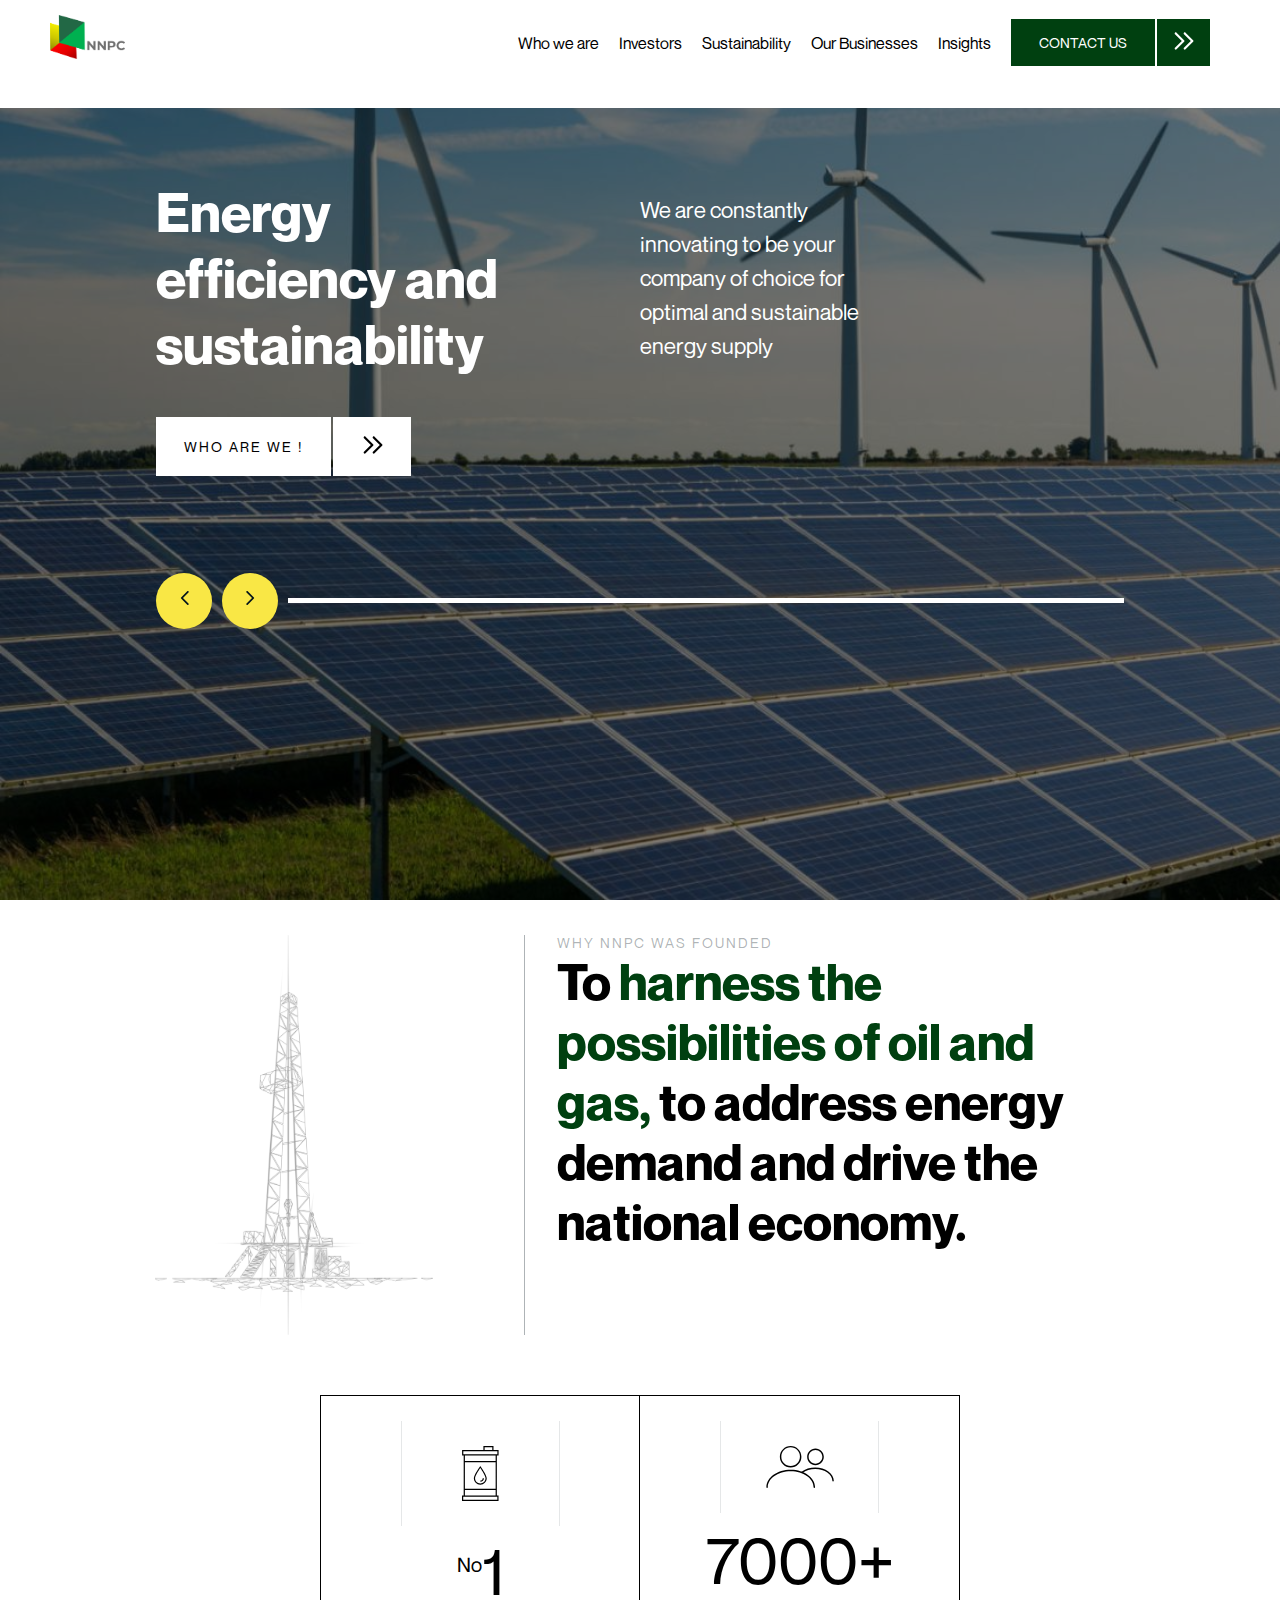
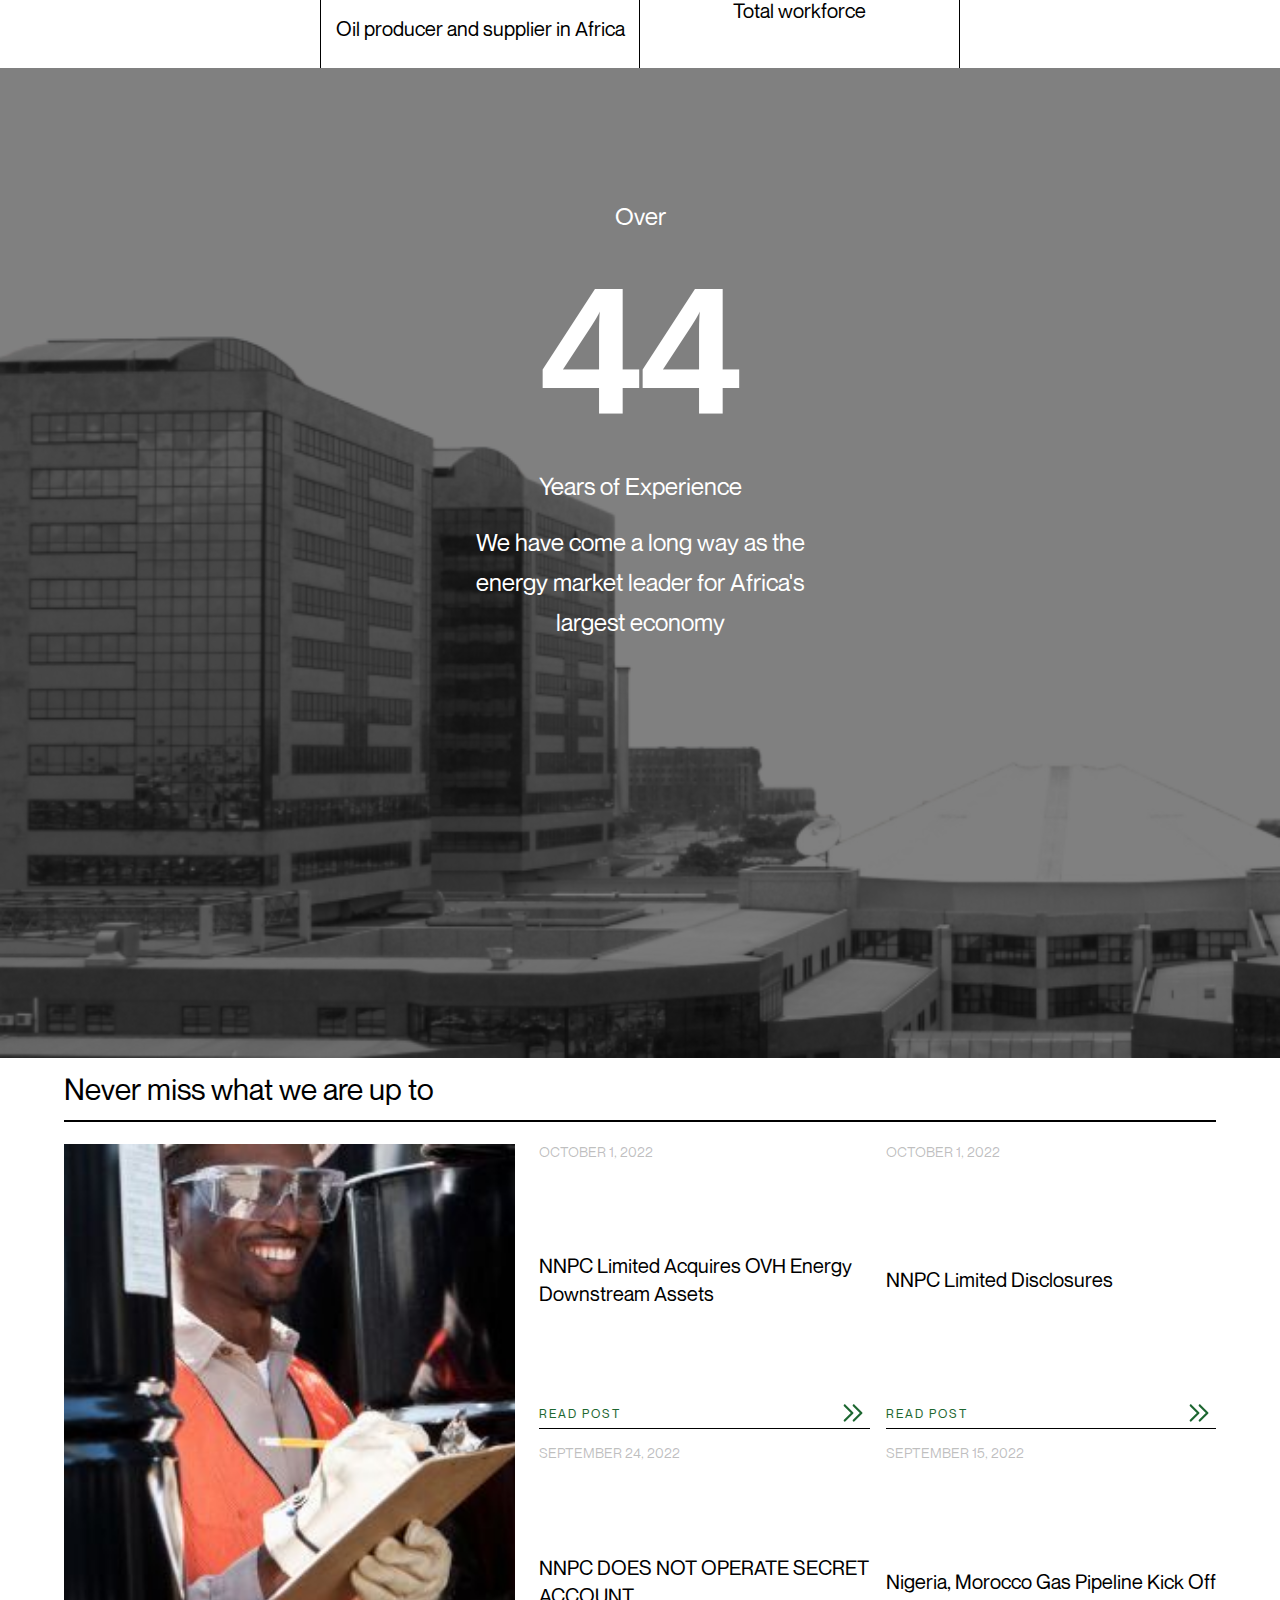
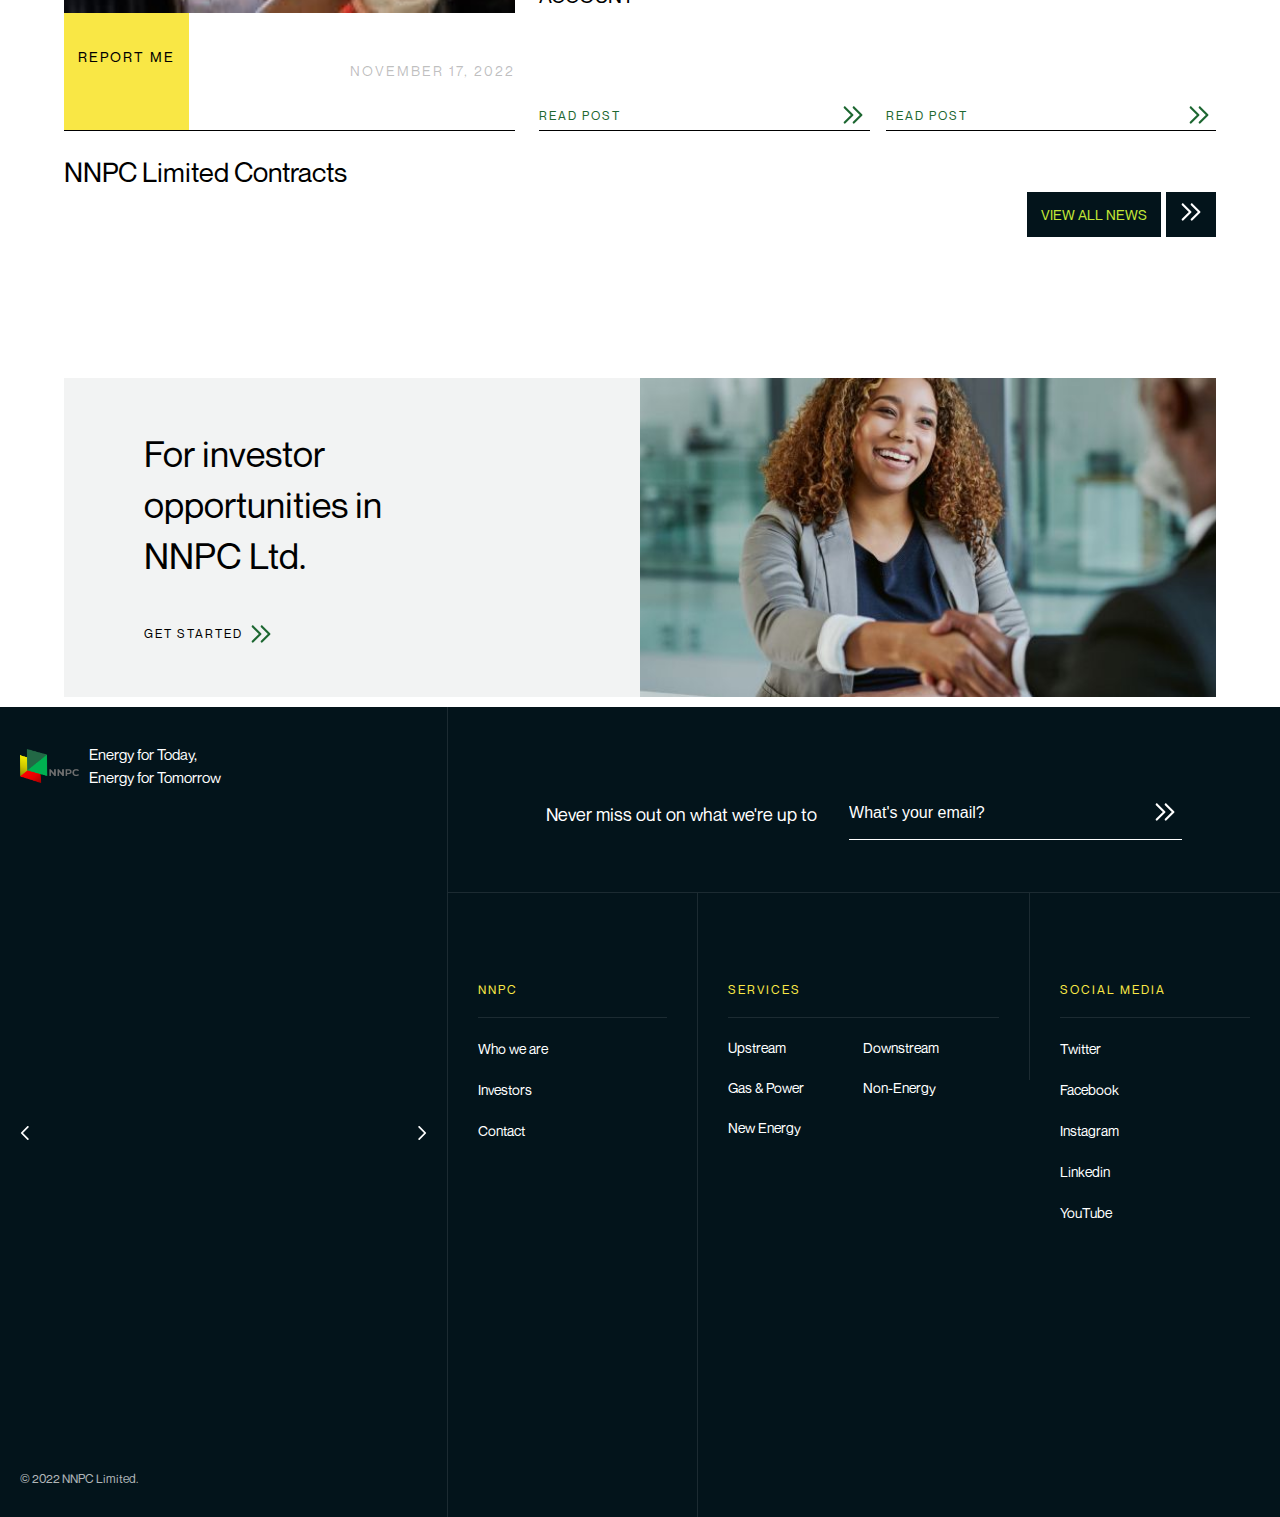
==== commit 2e7ac737: "Created the social media section of the footer" ====
--- a/index.html
+++ b/index.html
@@ -259,10 +259,12 @@
                         <h1>Never miss out on what we're up to</h1>
                         <div>
                             <input type="email" name="" id="footer-email" placeholder="What's your email?">
-                            <svg xmlns="http://www.w3.org/2000/svg" width="35" height="26" viewBox="0 0 35 26" fill="none">
-                                <path fill-rule="evenodd" clip-rule="evenodd" d="M8.98406 4.651C9.18721 4.4479 9.46271 4.3338 9.74997 4.3338C10.0372 4.3338 10.3127 4.4479 10.5159 4.651L18.0992 12.2347C18.3023 12.4379 18.4164 12.7134 18.4164 13.0007C18.4164 13.2879 18.3023 13.5635 18.0992 13.7666L10.5159 21.3503C10.3116 21.5477 10.0379 21.6569 9.75387 21.6544C9.46982 21.6519 9.19811 21.538 8.99725 21.3371C8.79639 21.1363 8.68246 20.8645 8.67999 20.5805C8.67752 20.2964 8.78672 20.0228 8.98406 19.8184L15.8015 13.0007L8.98406 6.18291C8.78096 5.97975 8.66687 5.70423 8.66687 5.41696C8.66687 5.12968 8.78096 4.85417 8.98406 4.651Z" fill="white"/>
-                                <path fill-rule="evenodd" clip-rule="evenodd" d="M17.9841 4.651C18.1872 4.4479 18.4627 4.3338 18.75 4.3338C19.0372 4.3338 19.3127 4.4479 19.5159 4.651L27.0992 12.2347C27.3023 12.4379 27.4164 12.7134 27.4164 13.0007C27.4164 13.2879 27.3023 13.5635 27.0992 13.7666L19.5159 21.3503C19.3116 21.5477 19.0379 21.6569 18.7539 21.6544C18.4698 21.6519 18.1981 21.538 17.9973 21.3371C17.7964 21.1363 17.6825 20.8645 17.68 20.5805C17.6775 20.2964 17.7867 20.0228 17.9841 19.8184L24.8015 13.0007L17.9841 6.18291C17.781 5.97975 17.6669 5.70423 17.6669 5.41696C17.6669 5.12968 17.781 4.85417 17.9841 4.651Z" fill="white"/>
-                            </svg>
+                            <a href="#">
+                                <svg xmlns="http://www.w3.org/2000/svg" width="35" height="26" viewBox="0 0 35 26" fill="none">
+                                    <path fill-rule="evenodd" clip-rule="evenodd" d="M8.98406 4.651C9.18721 4.4479 9.46271 4.3338 9.74997 4.3338C10.0372 4.3338 10.3127 4.4479 10.5159 4.651L18.0992 12.2347C18.3023 12.4379 18.4164 12.7134 18.4164 13.0007C18.4164 13.2879 18.3023 13.5635 18.0992 13.7666L10.5159 21.3503C10.3116 21.5477 10.0379 21.6569 9.75387 21.6544C9.46982 21.6519 9.19811 21.538 8.99725 21.3371C8.79639 21.1363 8.68246 20.8645 8.67999 20.5805C8.67752 20.2964 8.78672 20.0228 8.98406 19.8184L15.8015 13.0007L8.98406 6.18291C8.78096 5.97975 8.66687 5.70423 8.66687 5.41696C8.66687 5.12968 8.78096 4.85417 8.98406 4.651Z" fill="white"/>
+                                    <path fill-rule="evenodd" clip-rule="evenodd" d="M17.9841 4.651C18.1872 4.4479 18.4627 4.3338 18.75 4.3338C19.0372 4.3338 19.3127 4.4479 19.5159 4.651L27.0992 12.2347C27.3023 12.4379 27.4164 12.7134 27.4164 13.0007C27.4164 13.2879 27.3023 13.5635 27.0992 13.7666L19.5159 21.3503C19.3116 21.5477 19.0379 21.6569 18.7539 21.6544C18.4698 21.6519 18.1981 21.538 17.9973 21.3371C17.7964 21.1363 17.6825 20.8645 17.68 20.5805C17.6775 20.2964 17.7867 20.0228 17.9841 19.8184L24.8015 13.0007L17.9841 6.18291C17.781 5.97975 17.6669 5.70423 17.6669 5.41696C17.6669 5.12968 17.781 4.85417 17.9841 4.651Z" fill="white"/>
+                                </svg>
+                            </a>
                         </div>
                     </div>
                     <div class="footer-link-wrapper">
@@ -300,6 +302,43 @@
                                 </li>
                             </ul>
                         </div>
+                        <div class="third-footer-links">
+                            <ul>
+                                <li class="link-header">
+                                    <p>SOCIAL MEDIA</p>
+                                </li>
+                                <li>
+                                    <a href="#">
+                                        <i class="fa-brands fa-twitter"></i>
+                                        Twitter
+                                    </a>
+                                </li>
+                                <li>
+                                    <a href="#">
+                                        <i class="fa-brands fa-facebook-f"></i>
+                                        Facebook
+                                    </a>
+                                </li>
+                                <li>
+                                    <a href="#">
+                                        <i class="fa-brands fa-instagram"></i>
+                                        Instagram
+                                    </a>
+                                </li>
+                                <li>
+                                    <a href="#">
+                                        <i class="fa-brands fa-linkedin"></i>
+                                        Linkedin
+                                    </a>
+                                </li>
+                                <li>
+                                    <a href="#">
+                                        <i class="fa-brands fa-youtube"></i>
+                                        YouTube
+                                    </a>
+                                </li>
+                            </ul>
+                        </div>
                     </div>
                 </div>
             </div>
--- a/stylesheet/style.css
+++ b/stylesheet/style.css
@@ -706,6 +706,7 @@
     border: none;
     outline: none;
     background-color: #03141b;
+    color: white;
 }
 
 .email-sub div #footer-email::placeholder{
@@ -754,7 +755,7 @@
 }
 
 .second-footer-links{
-    height: 100%;
+    height: 30%;
     padding: 50px 30px;
     width: 40%;
     border-right: 1px solid hsla(0, 0%, 100%, 0.1);
@@ -774,6 +775,25 @@
     font-weight: 400;
     line-height: 20px;
 }
+
+.third-footer-links{
+    height: 30%;
+    padding: 50px 30px;
+    width: 30%;
+}
+
+.third-footer-links ul li{
+    margin-top: 20px;
+}
+
+.third-footer-links ul li a{
+    color: white;
+    color: white;
+    font-size: 14px;
+    font-weight: 400;
+    line-height: 20px;
+}
+
 @media screen and (min-width: 1440px){
     .purpose{
         /* height: 90vh;  */
@@ -1227,7 +1247,7 @@
     }
 
     footer{
-        height: 200vh;
+        height: 250vh;
     }
 
     .footer-holder{
@@ -1285,7 +1305,7 @@
         width: 100%;
     }
 
-    .second-footer-links{
+    .second-footer-links, .third-footer-links{
         height: 100%;
         padding: 0px 10px;
         width: 100%;
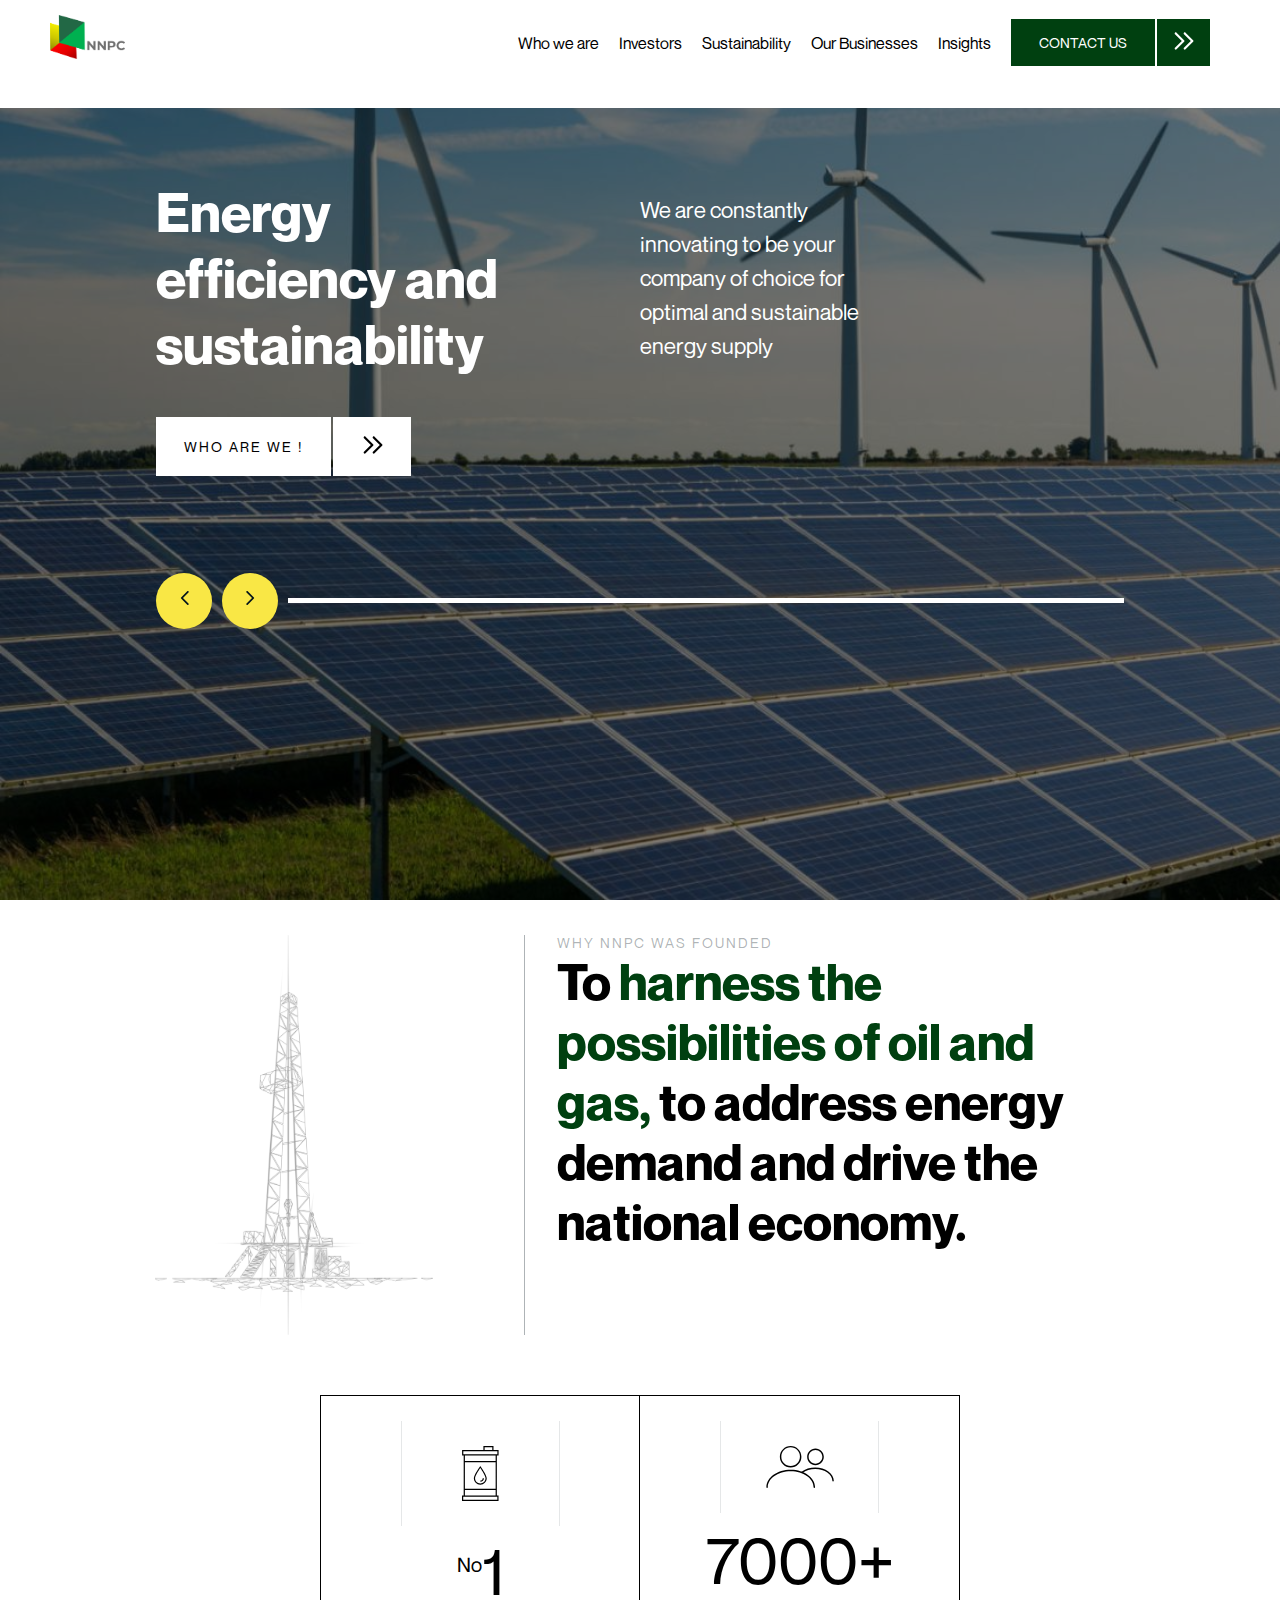
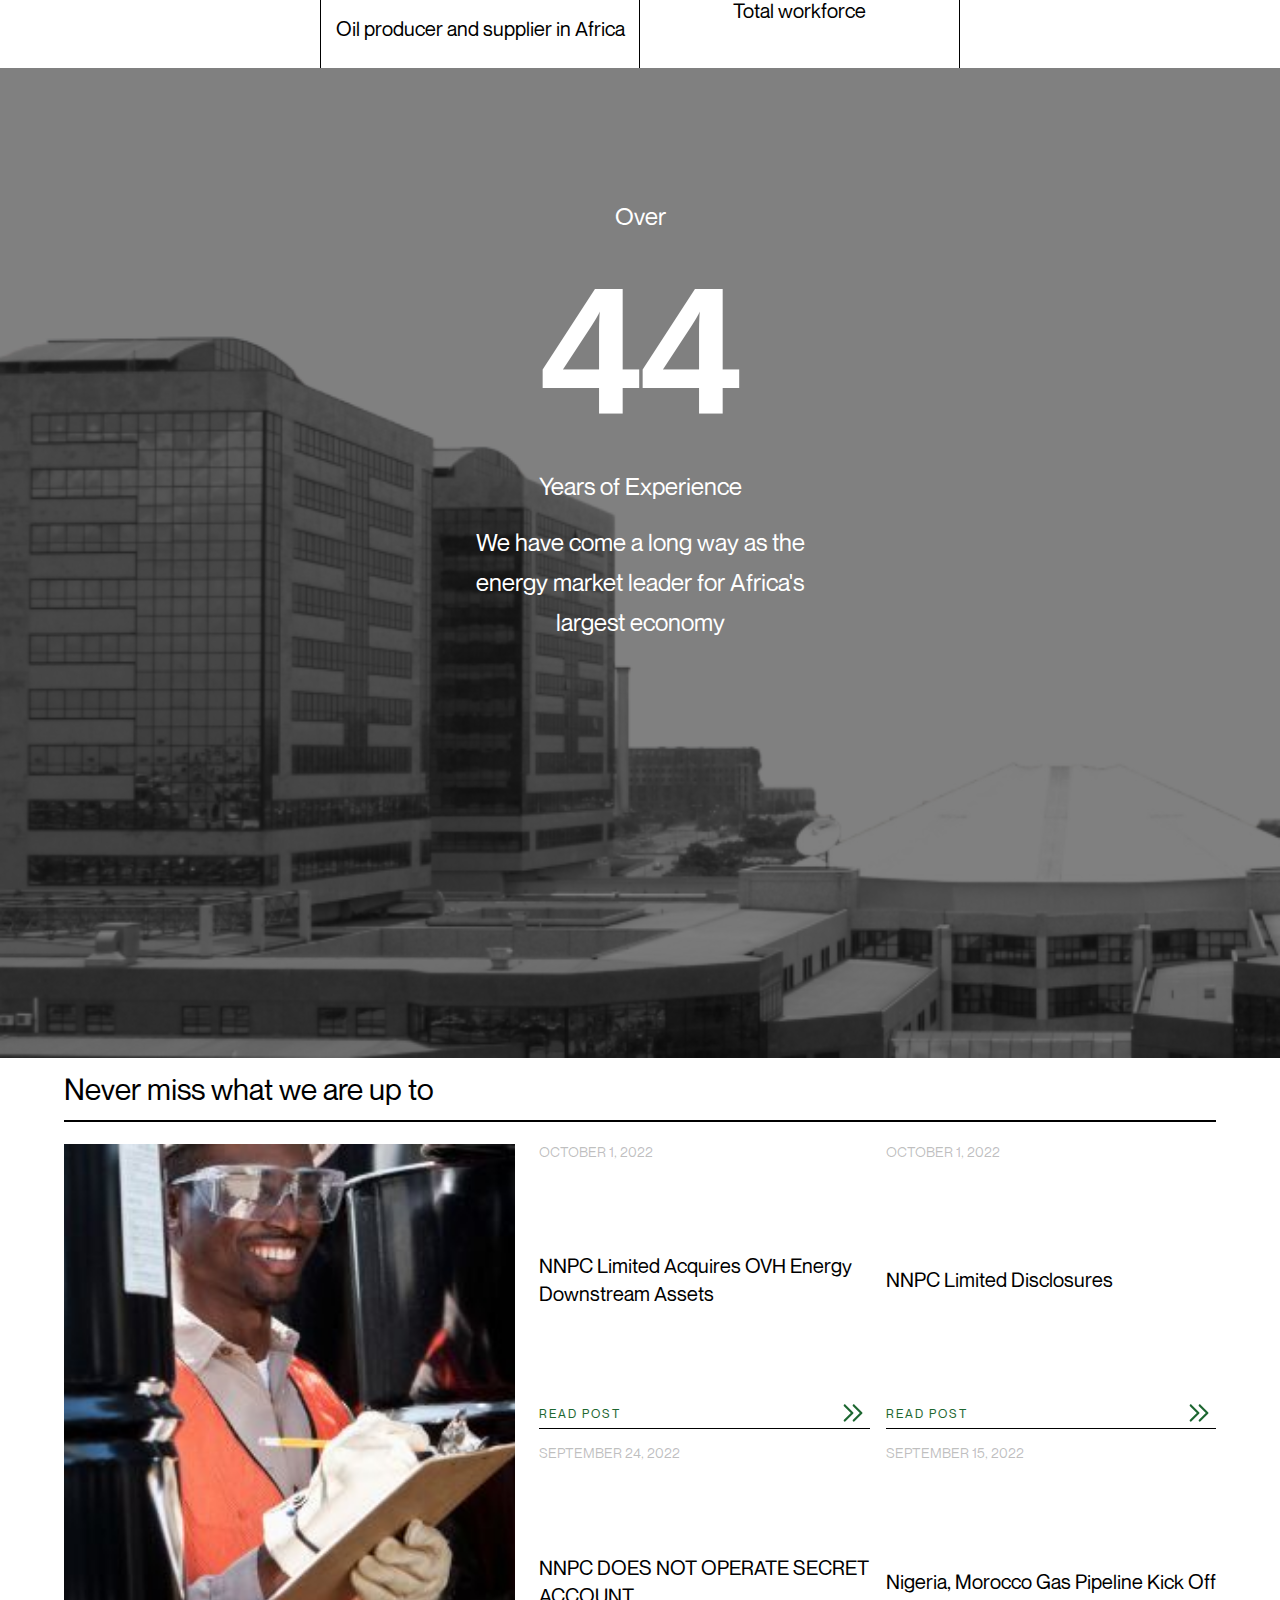
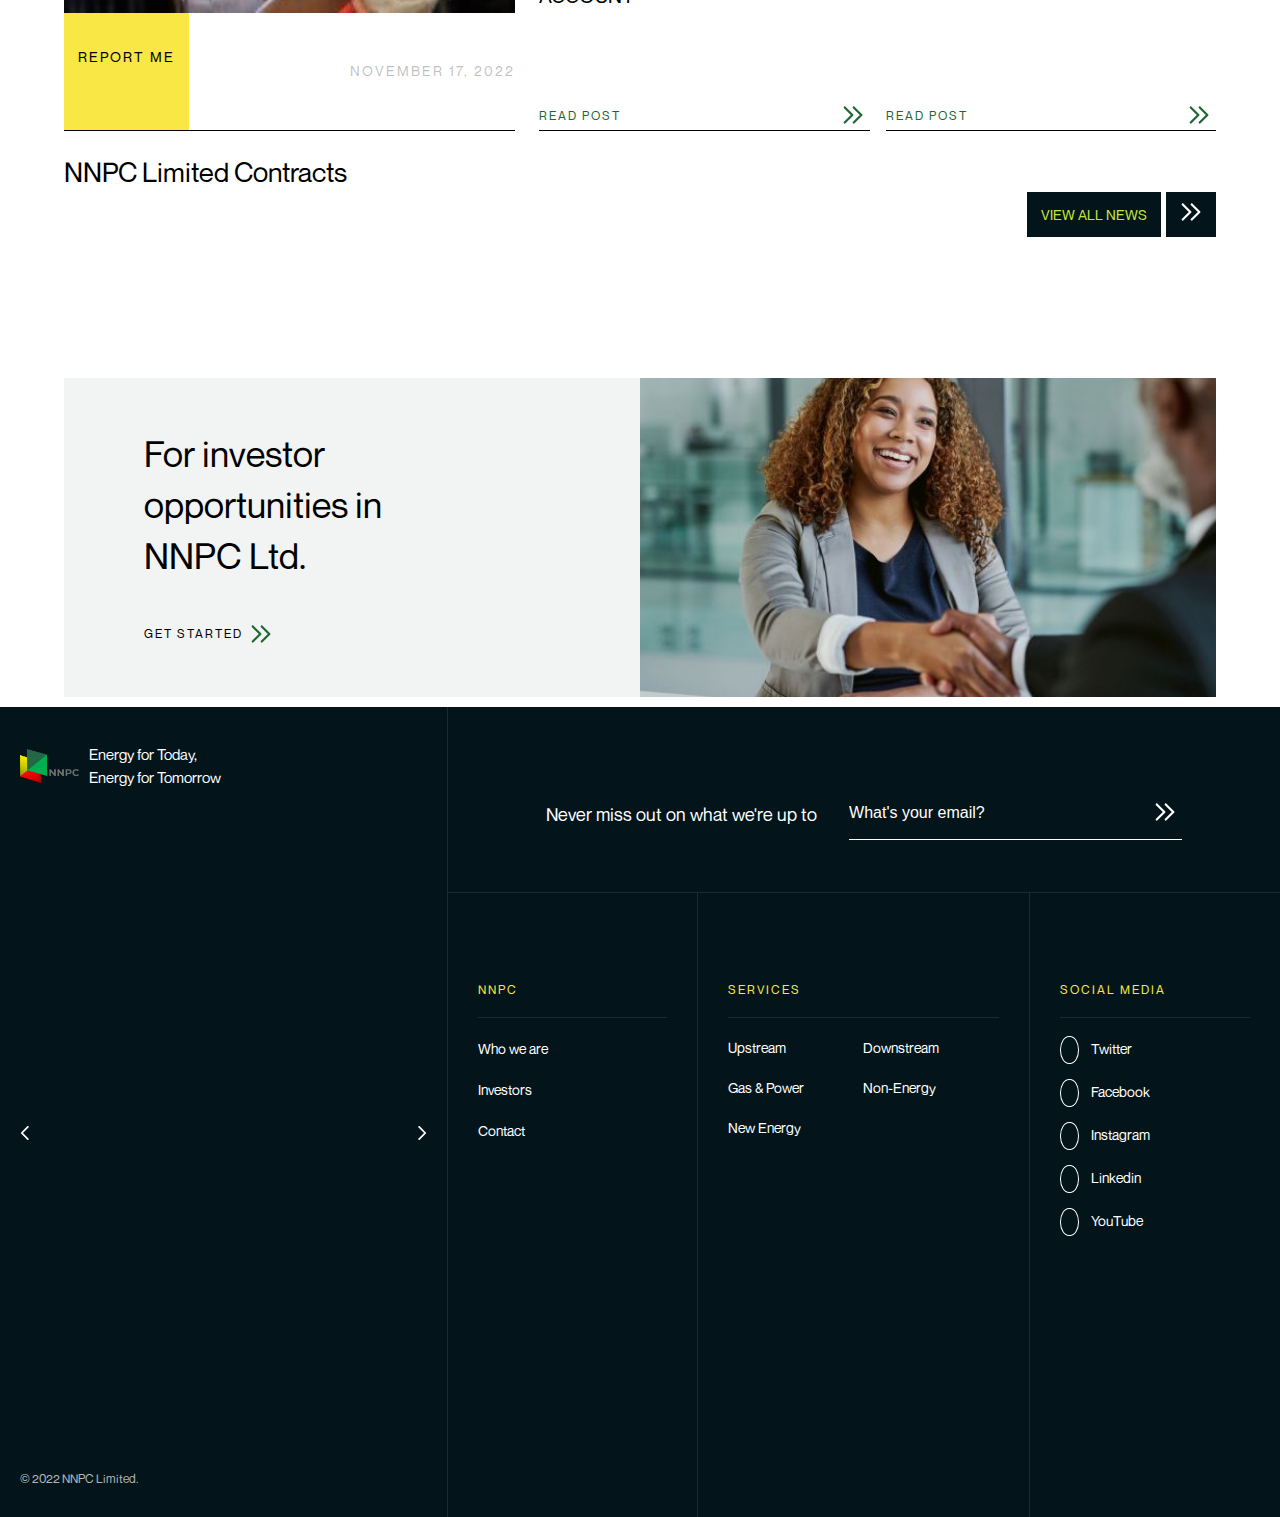
==== commit 48a966d1: "Made the copyright text for the tablet and mobile view" ====
--- a/index.html
+++ b/index.html
@@ -341,6 +341,9 @@
                         </div>
                     </div>
                 </div>
+                <div class="copyright1">
+                    &copy; 2022 NNPC Limited.
+                </div>
             </div>
         </footer>
     </div>
--- a/stylesheet/style.css
+++ b/stylesheet/style.css
@@ -755,7 +755,7 @@
 }
 
 .second-footer-links{
-    height: 30%;
+    height: 100%;
     padding: 50px 30px;
     width: 40%;
     border-right: 1px solid hsla(0, 0%, 100%, 0.1);
@@ -774,10 +774,12 @@
     font-size: 14px;
     font-weight: 400;
     line-height: 20px;
+    display: flex;
+    align-items: center;
 }
 
 .third-footer-links{
-    height: 30%;
+    height: 100%;
     padding: 50px 30px;
     width: 30%;
 }
@@ -792,6 +794,20 @@
     font-size: 14px;
     font-weight: 400;
     line-height: 20px;
+}
+
+.third-footer-links ul li a i{
+    margin-right: 12px;
+    background-color: #03141b;
+    color: white;
+    font-size: 9px;
+    border-radius: 50%;
+    padding: .8em .9em;
+    border: 1px solid white;
+}
+
+.copyright1{
+    display: none;
 }
 
 @media screen and (min-width: 1440px){
@@ -986,17 +1002,19 @@
     }
 
     footer{
-        height: 100vh;
+        height: 90vh;
     }
 
     .footer-holder{
+        height: 100%;
         display: flex;
         flex-direction: column;
+        padding-bottom: 10px;
     }
 
     .footer-first-section{
         width: 100%;
-        height: 25%;
+        height: 45%;
         border-right: none;
         border-bottom: 1px solid hsla(0, 0%, 100%, 0.1);
         padding-inline: 20px;
@@ -1014,12 +1032,27 @@
 
     .footer-second-section{
         width: 100%;
-        padding-block: 20px;
+        height: 55%;
+        padding-top: 20px;
     }
 
     .email-sub{
-        height: 10%;
+        height: 20%;
         border-bottom: 1px solid hsla(0, 0%, 100%, 0.1);
+    }
+
+    .second-footer-links{
+        height: 100%;
+    }
+
+    .copyright1{
+        border-top: 1px solid hsla(0, 0%, 100%, 0.1);
+        padding-top: 12px;
+        display: block;
+        padding-left: 12px;
+        color: hsla(0, 0%, 100%, 0.7);
+        font-size: 12px;
+        line-height: 17px;
     }
 }
 
@@ -1247,12 +1280,21 @@
     }
 
     footer{
-        height: 250vh;
+        height: 210vh;
     }
 
     .footer-holder{
         width: 90%;
         margin-inline: auto;
+    }
+
+    .footer-first-section{
+        height: 25%;
+    }
+
+    .footer-second-section{
+        width: 100%;
+        height: 75%;
     }
 
     .email-sub{
@@ -1260,7 +1302,7 @@
         flex-direction: column;
         justify-content: center;
         align-items: flex-start;
-        height: 20%;
+        height: 10%;
     }
 
     .email-sub div{
@@ -1301,10 +1343,6 @@
         border-right: none;
     }
 
-    .footer-second-section{
-        width: 100%;
-    }
-
     .second-footer-links, .third-footer-links{
         height: 100%;
         padding: 0px 10px;
@@ -1345,6 +1383,10 @@
         align-items: unset;
         gap: 1.5rem;
     }
+
+    .copyright1{
+        display: block;
+    }
     /* Put a padding-inline of 10px on mobile view */
 }
 
